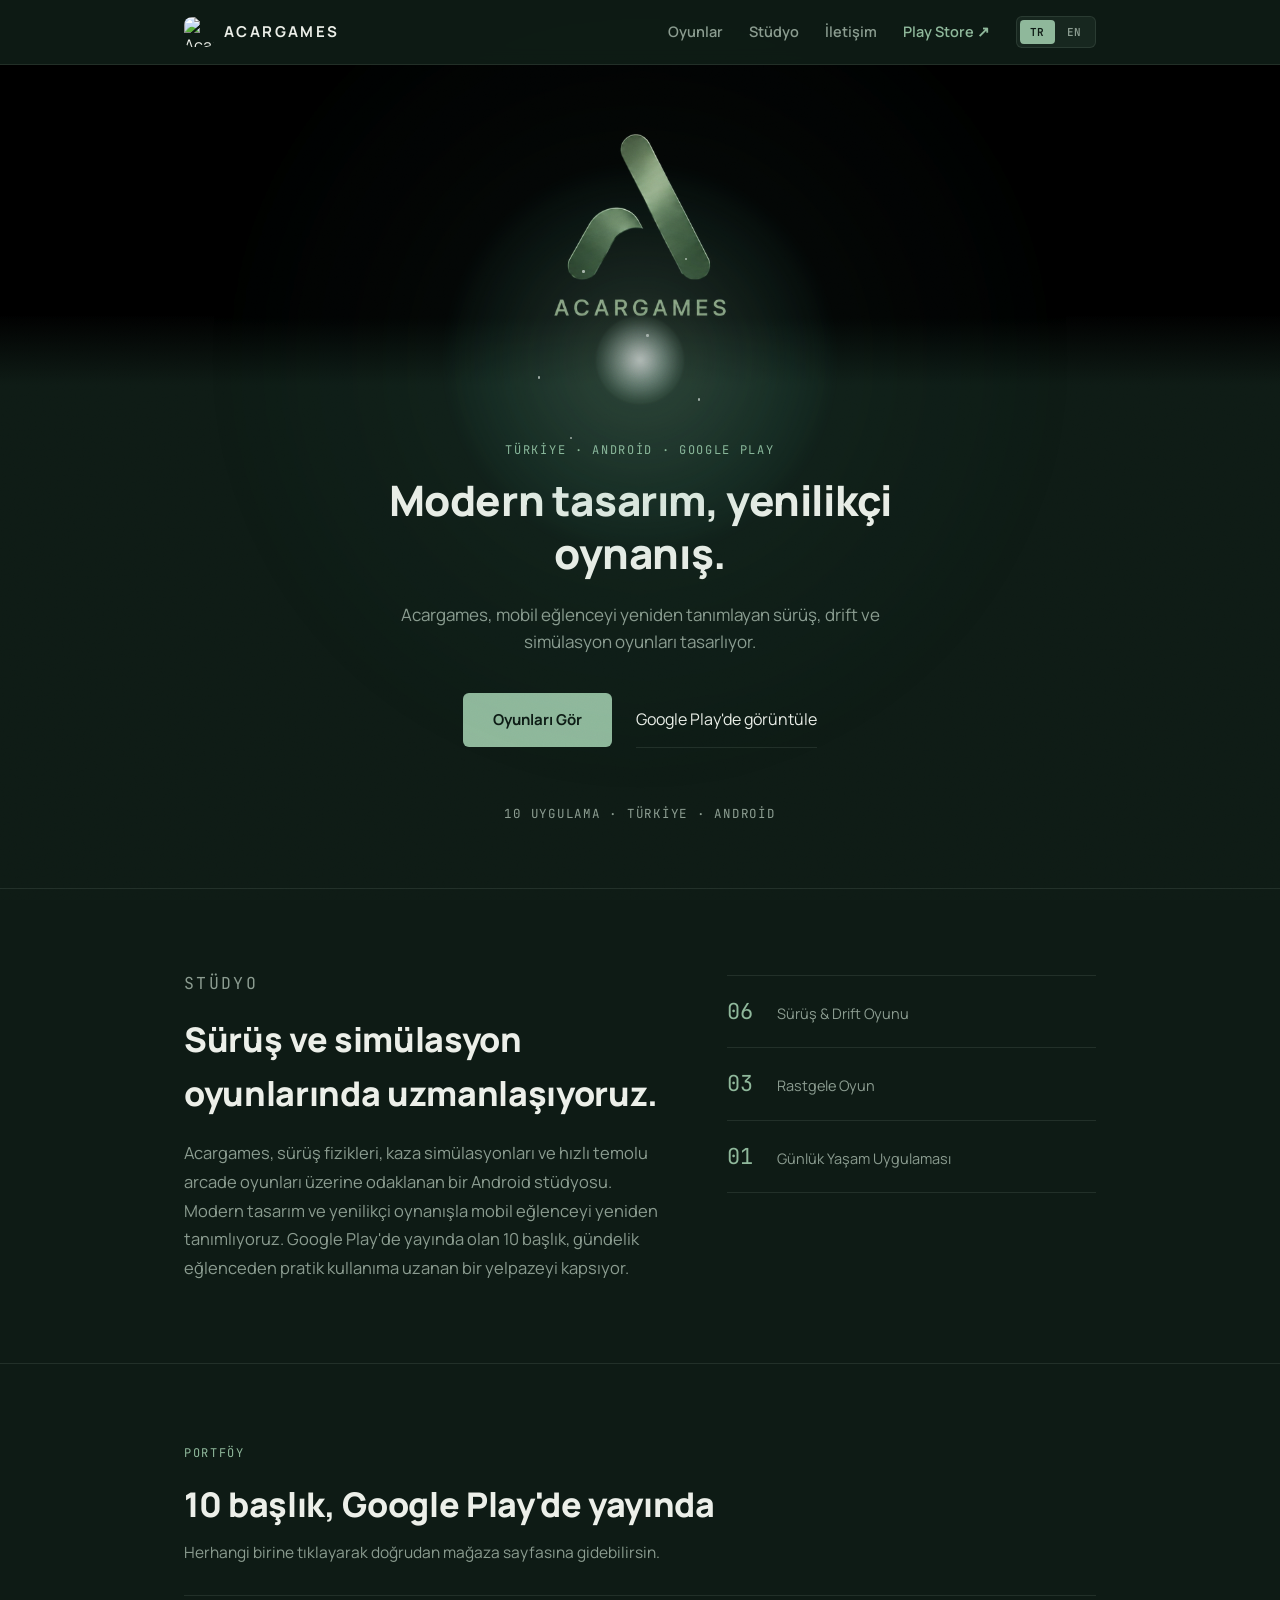
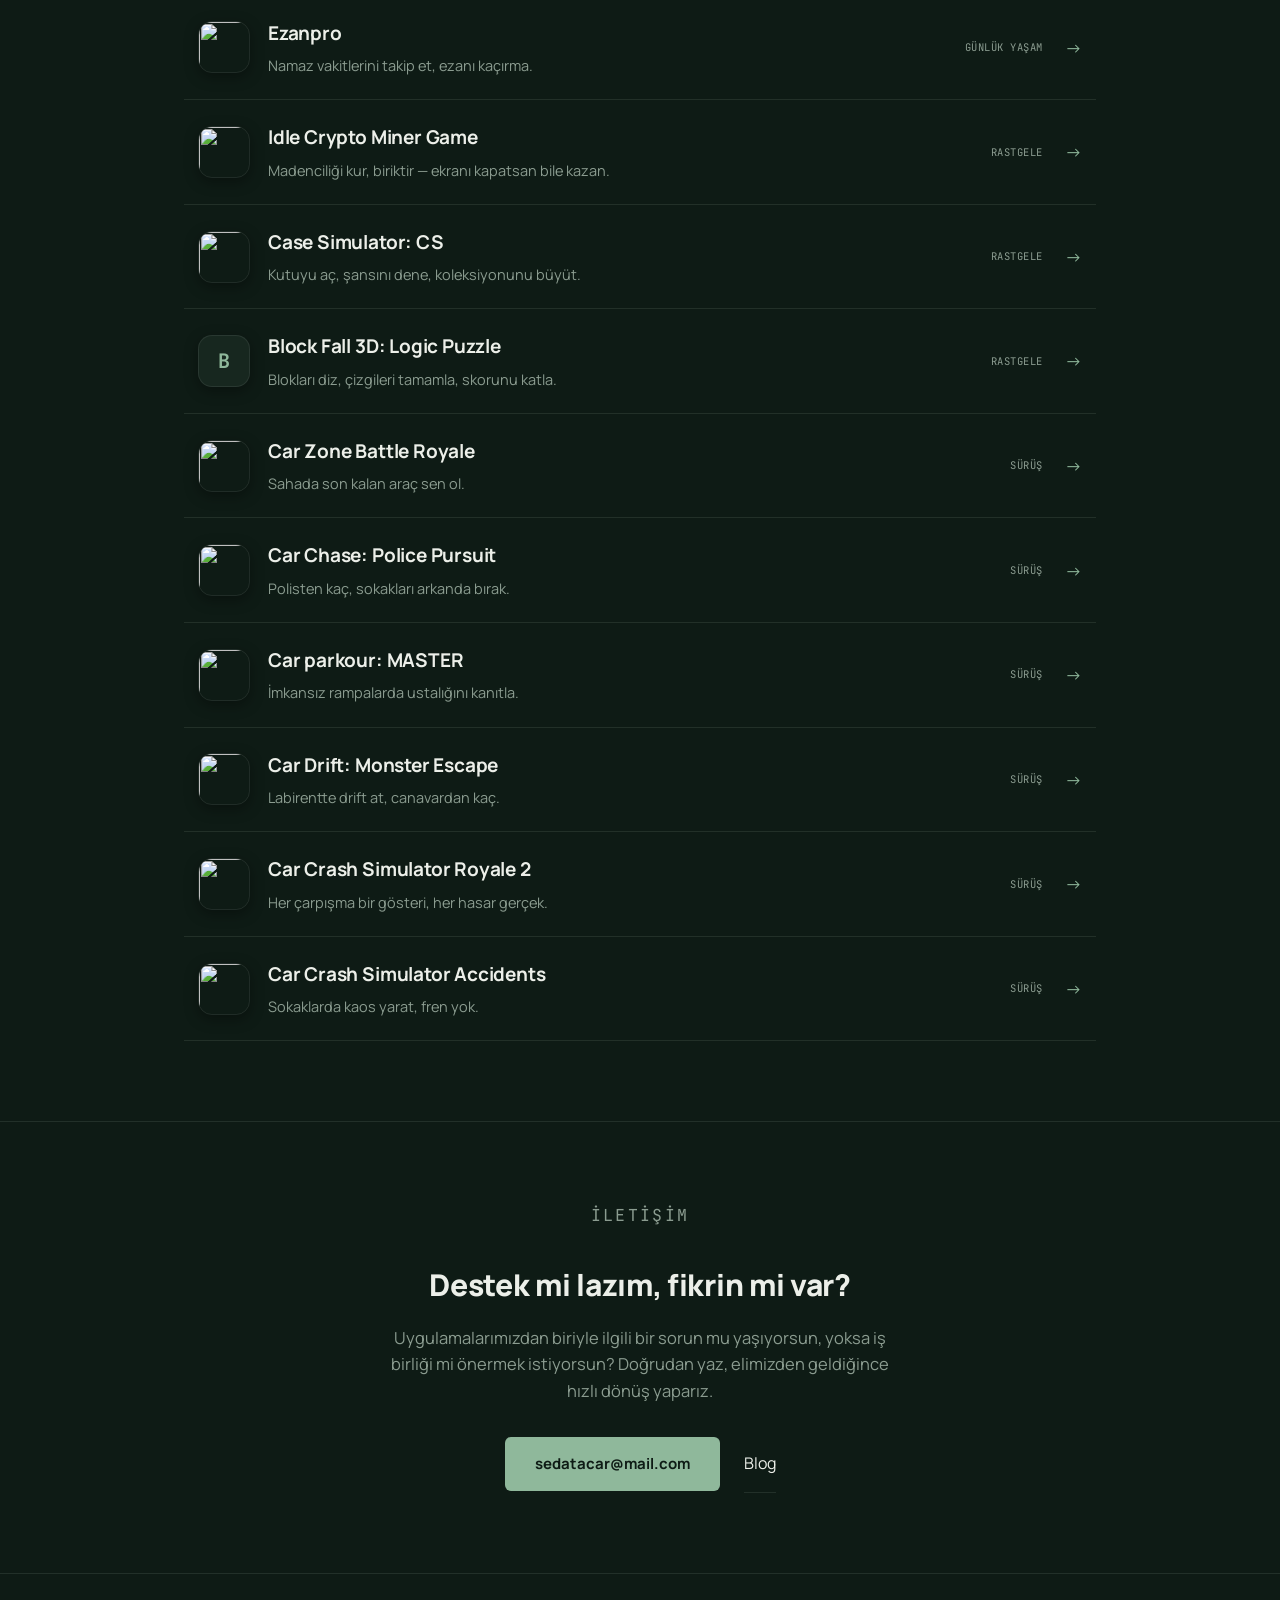
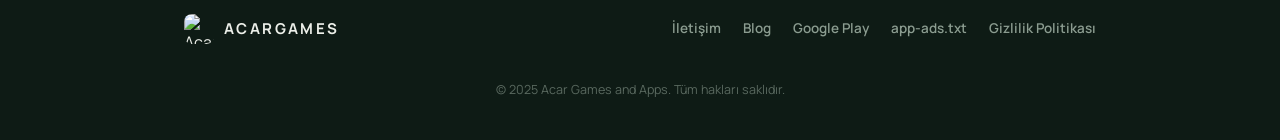
==== index.html @ ef67bf63 "Add files via upload" ====
<!DOCTYPE html>
<html lang="tr">
<head>
<meta charset="UTF-8">
<meta name="viewport" content="width=device-width, initial-scale=1.0">
<title>Acargames — Android Oyunları ve Uygulamaları</title>
<meta name="description" content="Acargames: modern tasarım ve yenilikçi oynanışla mobil eğlenceyi yeniden tanımlayan Android stüdyosu. Sürüş, drift ve simülasyon türlerinde 10 oyun ve uygulama.">
<meta property="og:title" content="Acargames">
<meta property="og:description" content="Modern tasarım ve yenilikçi oynanışla mobil eğlenceyi yeniden tanımlıyoruz.">
<meta property="og:type" content="website">
<meta property="og:image" content="https://sedopezo21.github.io/banner.jpg">
<link rel="icon" type="image/png" href="https://play-lh.googleusercontent.com/VYptY5OssJmD5Wh0BMGkPZG2lin6q_z4m8bGtNImqxo-uKueqaKjXhuXgGf3LalXznJJ=s94">
<link rel="preconnect" href="https://fonts.googleapis.com">
<link rel="preconnect" href="https://fonts.gstatic.com" crossorigin>
<link href="https://fonts.googleapis.com/css2?family=Manrope:wght@400;500;600;700;800&family=JetBrains+Mono:wght@400;500&display=swap" rel="stylesheet">
<link rel="stylesheet" href="style.css?v=6">
</head>
<body>
<div class="glow-field" id="glowField" aria-hidden="true">
  <div class="glow-halo"></div>
  <div class="glow-mid"></div>
  <div class="glow-fringe-r"></div>
  <div class="glow-fringe-b"></div>
  <div class="glow-core"></div>
  <div class="glow-particles"><span></span><span></span><span></span><span></span><span></span><span></span></div>
</div>
<div class="grain" aria-hidden="true"></div>

<header class="nav">
  <div class="nav-inner">
    <a href="#top" class="wordmark">
      <img src="https://play-lh.googleusercontent.com/VYptY5OssJmD5Wh0BMGkPZG2lin6q_z4m8bGtNImqxo-uKueqaKjXhuXgGf3LalXznJJ=s94" alt="Acargames logosu">
      <span>Acargames</span>
    </a>
    <button class="nav-toggle" id="navToggle" aria-label="Menüyü aç" aria-expanded="false">
      <span></span><span></span><span></span>
    </button>
    <nav class="nav-links" id="navLinks">
      <a href="#oyunlar" data-i18n="nav_games">Oyunlar</a>
      <a href="#studyo" data-i18n="nav_studio">Stüdyo</a>
      <a href="#iletisim" data-i18n="nav_contact">İletişim</a>
      <a class="nav-cta" href="https://play.google.com/store/apps/dev?id=5437785091123773517" target="_blank" rel="noopener" data-i18n="nav_playstore">Play Store ↗</a>
      <div class="lang-switch">
        <button class="lang-btn active" data-lang="tr">TR</button>
        <button class="lang-btn" data-lang="en">EN</button>
      </div>
    </nav>
  </div>
</header>

<main id="top">
  <div class="hero-banner">
    <img src="banner.jpg" alt="Acargames">
  </div>

  <section class="hero">
    <div class="container">
      <p class="eyebrow" data-i18n="hero_eyebrow">Türkiye &middot; Android &middot; Google Play</p>
      <h1 data-i18n="hero_h1">Modern tasarım, yenilikçi oynanış.</h1>
      <p class="hero-sub" data-i18n="hero_sub">Acargames, mobil eğlenceyi yeniden tanımlayan sürüş, drift ve simülasyon oyunları tasarlıyor.</p>
      <div class="hero-cta">
        <a href="#oyunlar" class="btn btn-primary" data-i18n="hero_cta_primary">Oyunları Gör</a>
        <a href="https://play.google.com/store/apps/dev?id=5437785091123773517" target="_blank" rel="noopener" class="btn-text" data-i18n="hero_cta_secondary">Google Play'de görüntüle</a>
      </div>
      <p class="hero-stats" data-i18n="hero_stats">10 Uygulama &middot; Türkiye &middot; Android</p>
    </div>
  </section>


  <section class="about" id="studyo">
    <div class="container reveal">
      <div class="about-text">
        <p class="eyebrow" data-i18n="about_eyebrow">Stüdyo</p>
        <h2 data-i18n="about_h2">Sürüş ve simülasyon oyunlarında uzmanlaşıyoruz.</h2>
        <p data-i18n="about_p">Acargames, sürüş fizikleri, kaza simülasyonları ve hızlı temolu arcade oyunları üzerine odaklanan bir Android stüdyosu. Modern tasarım ve yenilikçi oynanışla mobil eğlenceyi yeniden tanımlıyoruz. Google Play'de yayında olan 10 başlık, gündelik eğlenceden pratik kullanıma uzanan bir yelpazeyi kapsıyor.</p>
      </div>
      <div class="breakdown">
        <div class="bd-row"><span class="bd-num">06</span><span class="bd-label" data-i18n="bd_1">Sürüş &amp; Drift Oyunu</span></div>
        <div class="bd-row"><span class="bd-num">03</span><span class="bd-label" data-i18n="bd_2">Rastgele Oyun</span></div>
        <div class="bd-row"><span class="bd-num">01</span><span class="bd-label" data-i18n="bd_3">Günlük Yaşam Uygulaması</span></div>
      </div>
    </div>
  </section>

  <section class="showcase" id="oyunlar">
    <div class="container">
      <p class="eyebrow reveal" data-i18n="showcase_eyebrow">Portföy</p>
      <h2 class="reveal" data-i18n="showcase_h2">10 başlık, Google Play'de yayında</h2>
      <p class="showcase-sub reveal" data-i18n="showcase_sub">Herhangi birine tıklayarak doğrudan mağaza sayfasına gidebilirsin.</p>

      <div class="list">
        <a class="row" href="https://play.google.com/store/apps/details?id=com.ezanpro.app" target="_blank" rel="noopener" aria-label="Ezanpro - Play Store'da gör">
          <img src="https://play-lh.googleusercontent.com/cyTKgKc-d4sR5gIAJRDBkKxiwd2cxw-zD3u05SISwubLwTD5vYmlZj8IHRUs2c7JKmL071-Tnmd9mZJxgC-8ZA=s128" alt="" class="row-icon" loading="lazy">
          <div class="row-main">
            <h3 class="row-title">Ezanpro</h3>
            <p class="row-hook" data-i18n="hook_ezanpro">Namaz vakitlerini takip et, ezanı kaçırma.</p>
          </div>
          <div class="row-meta"><span class="row-tag" data-i18n="tag_utility">Günlük Yaşam</span><span class="row-arrow">→</span></div>
        </a>
        <a class="row" href="https://play.google.com/store/apps/details?id=com.redour.idlecryptominer" target="_blank" rel="noopener" aria-label="Idle Crypto Miner Game - Play Store'da gör">
          <img src="https://play-lh.googleusercontent.com/2z9Gu-A4CLVr35DAUnUJzBKzG4WAMVjY3jDWJMTZboHukVq8_GYJwGikcVxBJTufwfTLeMkkkJG2vy5QNfXV8Q=s128" alt="" class="row-icon" loading="lazy">
          <div class="row-main">
            <h3 class="row-title">Idle Crypto Miner Game</h3>
            <p class="row-hook" data-i18n="hook_idle">Madenciliği kur, biriktir — ekranı kapatsan bile kazan.</p>
          </div>
          <div class="row-meta"><span class="row-tag" data-i18n="tag_casual">Rastgele</span><span class="row-arrow">→</span></div>
        </a>
        <a class="row" href="https://play.google.com/store/apps/details?id=com.casesimgames.casesimulation" target="_blank" rel="noopener" aria-label="Case Simulator: CS - Play Store'da gör">
          <img src="https://play-lh.googleusercontent.com/IsKqp0x0_veJyvMc-tO2tjNs5REbmB3r_K2c0Mc1n2weTtbTeBCbs_NMH2RRMiqjYVEPt07b14h1pzFYO_r3=s128" alt="" class="row-icon" loading="lazy">
          <div class="row-main">
            <h3 class="row-title">Case Simulator: CS</h3>
            <p class="row-hook" data-i18n="hook_case">Kutuyu aç, şansını dene, koleksiyonunu büyüt.</p>
          </div>
          <div class="row-meta"><span class="row-tag" data-i18n="tag_casual">Rastgele</span><span class="row-arrow">→</span></div>
        </a>
        <a class="row" href="https://play.google.com/store/apps/details?id=com.acargames.blockfall" target="_blank" rel="noopener" aria-label="Block Fall 3D: Logic Puzzle - Play Store'da gör">
          <div class="row-icon row-icon-fallback" aria-hidden="true">B</div>
          <div class="row-main">
            <h3 class="row-title">Block Fall 3D: Logic Puzzle</h3>
            <p class="row-hook" data-i18n="hook_blockfall">Blokları diz, çizgileri tamamla, skorunu katla.</p>
          </div>
          <div class="row-meta"><span class="row-tag" data-i18n="tag_casual">Rastgele</span><span class="row-arrow">→</span></div>
        </a>
        <a class="row" href="https://play.google.com/store/apps/details?id=com.Redout.CarZoneBattleRoyale" target="_blank" rel="noopener" aria-label="Car Zone Battle Royale - Play Store'da gör">
          <img src="https://play-lh.googleusercontent.com/Ag3nRxGeiHtvLbMsAuwxZRYo79J6Zq2LjQ_ipCV5Ooj6XiCtUQ5XmTnb26xkrv96IUYZxHm8YImWCeeZNLaS=s128" alt="" class="row-icon" loading="lazy">
          <div class="row-main">
            <h3 class="row-title">Car Zone Battle Royale</h3>
            <p class="row-hook" data-i18n="hook_battle">Sahada son kalan araç sen ol.</p>
          </div>
          <div class="row-meta"><span class="row-tag" data-i18n="tag_driving">Sürüş</span><span class="row-arrow">→</span></div>
        </a>
        <a class="row" href="https://play.google.com/store/apps/details?id=com.Redour.CarChasePolicePursuit" target="_blank" rel="noopener" aria-label="Car Chase: Police Pursuit - Play Store'da gör">
          <img src="https://play-lh.googleusercontent.com/r5y6pnChVd2mLQ0s3qLF3H-wO4T60-T02XPCjTejsgfvHITAbm5d1FS4551AjPzFSmV4acyYNdoYHE9odhAQ=s128" alt="" class="row-icon" loading="lazy">
          <div class="row-main">
            <h3 class="row-title">Car Chase: Police Pursuit</h3>
            <p class="row-hook" data-i18n="hook_chase">Polisten kaç, sokakları arkanda bırak.</p>
          </div>
          <div class="row-meta"><span class="row-tag" data-i18n="tag_driving">Sürüş</span><span class="row-arrow">→</span></div>
        </a>
        <a class="row" href="https://play.google.com/store/apps/details?id=com.acargames.CarparkourMASTER" target="_blank" rel="noopener" aria-label="Car parkour: MASTER - Play Store'da gör">
          <img src="https://play-lh.googleusercontent.com/-gvXOwGakiMXRuFphMWY5qoiAhtblYXCWCsAx7EFVZ6bgqiBgqSzbJyG4Ed-QPn5VTyCA326icH0VwLAOCyuIQ=s128" alt="" class="row-icon" loading="lazy">
          <div class="row-main">
            <h3 class="row-title">Car parkour: MASTER</h3>
            <p class="row-hook" data-i18n="hook_parkour">İmkansız rampalarda ustalığını kanıtla.</p>
          </div>
          <div class="row-meta"><span class="row-tag" data-i18n="tag_driving">Sürüş</span><span class="row-arrow">→</span></div>
        </a>
        <a class="row" href="https://play.google.com/store/apps/details?id=com.Acargames.CarDriftMonsterEscape" target="_blank" rel="noopener" aria-label="Car Drift: Monster Escape - Play Store'da gör">
          <img src="https://play-lh.googleusercontent.com/m5SjCw3v4Gji6q3dMU20TBFnKzTdDhWDJEInM2dltI8Zt33tEFrwoF-S3KJfOAObIfNOrAU7aCnF8EL9vPBqhNI=s128" alt="" class="row-icon" loading="lazy">
          <div class="row-main">
            <h3 class="row-title">Car Drift: Monster Escape</h3>
            <p class="row-hook" data-i18n="hook_drift">Labirentte drift at, canavardan kaç.</p>
          </div>
          <div class="row-meta"><span class="row-tag" data-i18n="tag_driving">Sürüş</span><span class="row-arrow">→</span></div>
        </a>
        <a class="row" href="https://play.google.com/store/apps/details?id=com.Redour.CarCrashSimulatorRoyale2" target="_blank" rel="noopener" aria-label="Car Crash Simulator Royale 2 - Play Store'da gör">
          <img src="https://play-lh.googleusercontent.com/kGvk_7lacf6PBAI6iPW-0aC2weQaDCRhIil33UeFD2yk54zjnF0W-z1EXQ4KejYRox4AjmaWMVPue196YWvg=s128" alt="" class="row-icon" loading="lazy">
          <div class="row-main">
            <h3 class="row-title">Car Crash Simulator Royale 2</h3>
            <p class="row-hook" data-i18n="hook_royale2">Her çarpışma bir gösteri, her hasar gerçek.</p>
          </div>
          <div class="row-meta"><span class="row-tag" data-i18n="tag_driving">Sürüş</span><span class="row-arrow">→</span></div>
        </a>
        <a class="row" href="https://play.google.com/store/apps/details?id=com.CarCrash.CarCrashSimulatorAccidents" target="_blank" rel="noopener" aria-label="Car Crash Simulator Accidents - Play Store'da gör">
          <img src="https://play-lh.googleusercontent.com/bSQqNLzVr8AzfSUUfjYZze2c2tdKeIOKksvl5cblhlW5Rfkl3M7hHurrKeLhOXl6zPLwdP2zBEdlYPlv1RkPJQ=s128" alt="" class="row-icon" loading="lazy">
          <div class="row-main">
            <h3 class="row-title">Car Crash Simulator Accidents</h3>
            <p class="row-hook" data-i18n="hook_accidents">Sokaklarda kaos yarat, fren yok.</p>
          </div>
          <div class="row-meta"><span class="row-tag" data-i18n="tag_driving">Sürüş</span><span class="row-arrow">→</span></div>
        </a>
      </div>
    </div>
  </section>

  <section class="contact" id="iletisim">
    <div class="container reveal">
      <p class="eyebrow" data-i18n="contact_eyebrow">İletişim</p>
      <h2 data-i18n="contact_h2">Destek mi lazım, fikrin mi var?</h2>
      <p data-i18n="contact_p">Uygulamalarımızdan biriyle ilgili bir sorun mu yaşıyorsun, yoksa iş birliği mi önermek istiyorsun? Doğrudan yaz, elimizden geldiğince hızlı dönüş yaparız.</p>
      <div class="contact-links">
        <a href="mailto:sedatacar@mail.com" class="btn btn-primary">sedatacar@mail.com</a>
        <a href="https://acargamess.blogspot.com/" target="_blank" rel="noopener" class="btn-text" data-i18n="contact_blog">Blog</a>
      </div>
    </div>
  </section>
</main>

<footer class="footer">
  <div class="container">
    <a href="#top" class="wordmark">
      <img src="https://play-lh.googleusercontent.com/VYptY5OssJmD5Wh0BMGkPZG2lin6q_z4m8bGtNImqxo-uKueqaKjXhuXgGf3LalXznJJ=s94" alt="Acargames logosu">
      <span>Acargames</span>
    </a>
    <div class="footer-links">
      <a href="mailto:sedatacar@mail.com" data-i18n="footer_contact">İletişim</a>
      <a href="https://acargamess.blogspot.com/" target="_blank" rel="noopener" data-i18n="footer_blog">Blog</a>
      <a href="https://play.google.com/store/apps/dev?id=5437785091123773517" target="_blank" rel="noopener" data-i18n="footer_play">Google Play</a>
      <a href="https://sedopezo21.github.io/app-ads.txt" target="_blank" rel="noopener">app-ads.txt</a>
      <a href="privacy.html" data-i18n="footer_privacy">Gizlilik Politikası</a>
    </div>
    <p class="footer-copy">&copy; 2025 Acar Games and Apps. <span data-i18n="footer_copy">Tüm hakları saklıdır.</span></p>
  </div>
</footer>

<script src="script.js?v=6"></script>
</body>
</html>
---- style.css ----
:root{
  --bg:#0E1B15;
  --surface:#17271F;
  --line:rgba(200,215,203,0.11);
  --ink:#ECEFE9;
  --ink-dim:#8B9C90;
  --accent:#8FB89B;
}
*{box-sizing:border-box;}
html{scroll-behavior:smooth; scroll-padding-top:80px;}
body{
  margin:0; background:var(--bg); color:var(--ink); font-family:'Manrope',sans-serif;
  font-weight:400; line-height:1.6; overflow-x:hidden;
}
h1,h2,h3{font-family:'Manrope',sans-serif; font-weight:800; margin:0; letter-spacing:-0.01em;}
p{margin:0;}
a{color:inherit;}
img{display:block; max-width:100%;}
::selection{background:var(--accent); color:var(--bg);}
:focus-visible{outline:2px solid var(--accent); outline-offset:3px;}

.container{max-width:960px; margin:0 auto; padding:0 24px;}
.eyebrow{
  font-family:'JetBrains Mono',monospace; font-size:12px; letter-spacing:0.14em;
  text-transform:uppercase; color:var(--accent); margin:0 0 14px;
}

.btn{display:inline-flex; align-items:center; gap:8px; padding:15px 30px; border-radius:6px;
  font-weight:700; font-size:15px; text-decoration:none; transition:opacity 0.2s ease;}
.btn-primary{background:var(--accent); color:var(--bg);}
.btn-primary:hover{opacity:0.85;}
.btn-text{border-bottom:1px solid var(--line); padding:15px 0; text-decoration:none; transition:color 0.2s ease, border-color 0.2s ease;}
.btn-text:hover{color:var(--accent); border-color:var(--accent);}

.wordmark{display:inline-flex; align-items:center; gap:10px; text-decoration:none; color:var(--ink);}
.wordmark img{width:30px; height:30px; border-radius:8px;}
.wordmark span{font-weight:700; font-size:15px; letter-spacing:0.16em; text-transform:uppercase;}

/* Nav */
.nav{position:sticky; top:0; z-index:100; background:rgba(14,27,21,0.9); backdrop-filter:blur(8px);
  border-bottom:1px solid var(--line);}
.nav-inner{max-width:960px; margin:0 auto; padding:16px 24px; display:flex; align-items:center;
  justify-content:space-between; position:relative;}
.nav-links{display:flex; align-items:center; gap:26px;}
.nav-links a{text-decoration:none; font-weight:600; font-size:14.5px; color:var(--ink-dim); transition:color 0.15s ease;}
.nav-links a:hover{color:var(--ink);}
.nav-links a.nav-cta{color:var(--accent);}
.nav-links a.nav-cta:hover{color:var(--ink);}
.nav-toggle{display:none; flex-direction:column; gap:5px; background:none; border:none; cursor:pointer; padding:8px;}
.nav-toggle span{width:22px; height:1.5px; background:var(--ink); display:block;}

.lang-switch{display:flex; gap:2px; background:var(--surface); border-radius:6px; padding:3px; border:1px solid var(--line);}
.lang-btn{background:none; border:none; color:var(--ink-dim); font-family:'JetBrains Mono',monospace; font-size:11px;
  font-weight:600; padding:5px 10px; border-radius:4px; cursor:pointer; letter-spacing:0.05em;}
.lang-btn.active{background:var(--accent); color:var(--bg);}

@media (max-width:760px){
  .nav-toggle{display:flex;}
  .nav-links{position:absolute; top:100%; left:0; right:0; background:var(--bg); flex-direction:column;
    align-items:flex-start; gap:0; max-height:0; overflow:hidden; transition:max-height 0.3s ease;
    border-bottom:1px solid var(--line);}
  .nav-links.open{max-height:340px;}
  .nav-links a{width:100%; padding:16px 24px; border-top:1px solid var(--line);}
  .nav-links .lang-switch{margin:16px 24px;}
}

/* Hero */
.glow-field{position:fixed; top:0; left:0; width:0; height:0; z-index:5; pointer-events:none; will-change:opacity;}
.glow-field > div{position:absolute; top:0; left:0; border-radius:50%; will-change:transform;}

.glow-halo{width:900px; height:900px; margin:-450px 0 0 -450px;
  background:radial-gradient(circle, rgba(79,169,140,0.10) 0%, rgba(79,169,140,0.03) 45%, transparent 72%);
  mix-blend-mode:screen; filter:blur(30px);
  animation:breathe 7s ease-in-out infinite;}
.glow-mid{width:380px; height:380px; margin:-190px 0 0 -190px;
  background:radial-gradient(circle, rgba(143,184,155,0.30) 0%, rgba(79,169,140,0.11) 55%, transparent 76%);
  mix-blend-mode:screen; filter:blur(6px);
  animation:breathe 7s ease-in-out infinite -2.3s;}
.glow-core{width:88px; height:88px; margin:-44px 0 0 -44px;
  background:radial-gradient(circle, rgba(235,248,242,0.95) 0%, rgba(200,230,215,0.55) 32%, rgba(143,184,155,0.14) 65%, transparent 80%);
  mix-blend-mode:screen; filter:blur(1px);}
.glow-fringe-r{width:96px; height:96px; margin:-48px 0 0 -48px; opacity:0.3;
  background:radial-gradient(circle, rgba(255,110,110,0.4) 0%, transparent 44%);
  mix-blend-mode:screen; filter:blur(3px);}
.glow-fringe-b{width:96px; height:96px; margin:-48px 0 0 -48px; opacity:0.3;
  background:radial-gradient(circle, rgba(120,190,255,0.4) 0%, transparent 44%);
  mix-blend-mode:screen; filter:blur(3px);}
.glow-particles{width:320px; height:320px; margin:-160px 0 0 -160px; overflow:hidden; border-radius:50%;}
.glow-particles span{position:absolute; width:2.5px; height:2.5px; border-radius:50%; background:rgba(235,248,242,0.85);
  animation:drift 6.5s ease-in-out infinite;}
.glow-particles span:nth-child(1){top:22%; left:32%; animation-duration:6s;}
.glow-particles span:nth-child(2){top:62%; left:68%; animation-duration:8s; animation-delay:-2s;}
.glow-particles span:nth-child(3){top:42%; left:52%; animation-duration:5s; animation-delay:-1s;}
.glow-particles span:nth-child(4){top:74%; left:28%; animation-duration:7s; animation-delay:-3.4s;}
.glow-particles span:nth-child(5){top:18%; left:64%; animation-duration:9s; animation-delay:-4.2s;}
.glow-particles span:nth-child(6){top:55%; left:18%; animation-duration:6.8s; animation-delay:-2.6s;}

@keyframes breathe{
  0%,100%{opacity:0.85; filter:blur(30px) brightness(0.96);}
  50%{opacity:1; filter:blur(30px) brightness(1.08);}
}
@keyframes drift{
  0%,100%{transform:translate(0,0); opacity:0;}
  15%{opacity:1;}
  50%{transform:translate(9px,-15px);}
  85%{opacity:1;}
}

.grain{
  position:fixed; inset:0; z-index:6; pointer-events:none;
  opacity:0.05; mix-blend-mode:overlay;
  background-image:url("data:image/svg+xml,%3Csvg xmlns='http://www.w3.org/2000/svg'%3E%3Cfilter id='n'%3E%3CfeTurbulence type='fractalNoise' baseFrequency='0.85' numOctaves='2' stitchTiles='stitch'/%3E%3C/filter%3E%3Crect width='100%25' height='100%25' filter='url(%23n)'/%3E%3C/svg%3E");
}
header, main, footer{position:relative; z-index:1;}

/* Magnetic hover: spotlight sheen + spring tilt, shared by buttons, rows and nav links */
.btn, .row, .nav-links a{position:relative; transform-style:preserve-3d;}
.btn, .row{transition:transform 0.5s cubic-bezier(0.34,1.56,0.64,1), box-shadow 0.4s ease;}
.btn::before, .row::before{
  content:''; position:absolute; inset:0; border-radius:inherit; pointer-events:none; opacity:0;
  background:radial-gradient(circle at var(--mx,50%) var(--my,50%), rgba(255,255,255,0.16), transparent 62%);
  transition:opacity 0.35s ease; z-index:1;
}
.btn:hover::before, .row:hover::before{opacity:1;}
.btn-primary:hover{box-shadow:0 10px 30px rgba(143,184,155,0.25);}
.row:hover{background:var(--surface); box-shadow:0 14px 34px rgba(0,0,0,0.28);}
.row > *{position:relative; z-index:0;}

.hero-banner{width:100%; background:#000; overflow:hidden; display:flex; align-items:center; justify-content:center;
  aspect-ratio:3.2/1; max-height:320px; position:relative;}
.hero-banner img{max-width:260px; width:auto; height:auto; max-height:68%; object-fit:contain;}
.hero-banner::after{content:''; position:absolute; left:0; right:0; bottom:0; height:70px;
  background:linear-gradient(to bottom, transparent, var(--bg)); pointer-events:none;}
@media (max-width:640px){.hero-banner{aspect-ratio:2/1; max-height:200px;} .hero-banner img{max-width:150px;}}

.hero{padding:56px 0 64px;}
.hero .container{max-width:720px; text-align:center;}
.hero h1{font-size:clamp(28px,5vw,42px); line-height:1.25; margin:14px 0 22px;}
.hero-sub{font-size:17px; color:var(--ink-dim); max-width:560px; margin:0 auto 36px;}
.hero-cta{display:flex; flex-wrap:wrap; gap:24px; justify-content:center; align-items:center;}
.hero-stats{font-family:'JetBrains Mono',monospace; font-size:12.5px; letter-spacing:0.06em;
  color:var(--ink-dim); text-transform:uppercase; margin-top:56px;}

.reveal, .row{opacity:0; transform:translateY(14px); transition:opacity 0.6s ease, transform 0.6s ease;}
.reveal.is-visible, .row.is-visible{opacity:1; transform:translateY(0);}

/* About */
.about{padding:80px 0; border-top:1px solid var(--line);}
.about .container{display:grid; grid-template-columns:1.3fr 1fr; gap:64px; align-items:start;}
.about h2{font-size:clamp(24px,4vw,34px); margin-bottom:18px;}
.about-text p{color:var(--ink-dim); font-size:16.5px; line-height:1.75;}
.breakdown{display:flex; flex-direction:column; margin-top:6px;}
.bd-row{display:flex; align-items:baseline; gap:18px; padding:18px 0; border-top:1px solid var(--line);}
.bd-row:last-child{border-bottom:1px solid var(--line);}
.bd-num{font-family:'JetBrains Mono',monospace; font-size:22px; color:var(--accent); min-width:32px;}
.bd-label{color:var(--ink-dim); font-size:14.5px;}
@media (max-width:760px){.about .container{grid-template-columns:1fr; gap:40px;}}

/* Showcase */
.showcase{padding:80px 0; border-top:1px solid var(--line);}
.showcase h2{font-size:clamp(24px,4vw,34px); margin-bottom:8px;}
.showcase-sub{color:var(--ink-dim); font-size:15.5px; margin-bottom:30px;}

.list{display:flex; flex-direction:column; margin-top:12px;}
.row{display:flex; align-items:center; gap:18px; padding:22px 14px;
  border-top:1px solid var(--line); text-decoration:none; color:var(--ink);
  transition:transform 0.5s cubic-bezier(0.34,1.56,0.64,1), box-shadow 0.4s ease, background 0.2s ease;}
.list .row:last-child{border-bottom:1px solid var(--line);}
.row-icon{width:52px; height:52px; border-radius:14px; flex-shrink:0; box-shadow:0 4px 14px rgba(0,0,0,0.35); border:1px solid rgba(255,255,255,0.08);}
.row-icon-fallback{display:flex; align-items:center; justify-content:center; background:var(--surface); color:var(--accent);
  font-family:'JetBrains Mono',monospace; font-weight:700; font-size:20px;}
.row-main{flex:1; min-width:0;}
.row-title{font-size:19px; font-weight:700; margin-bottom:6px;}
.row-hook{font-size:14.5px; color:var(--ink-dim);}
.row-meta{display:flex; align-items:center; gap:22px; flex-shrink:0;}
.row-tag{font-family:'JetBrains Mono',monospace; font-size:10.5px; letter-spacing:0.05em;
  text-transform:uppercase; color:var(--ink-dim); white-space:nowrap;}
.row-arrow{font-size:17px; color:var(--accent); transition:transform 0.2s ease; display:inline-block;}
.row:hover .row-arrow{transform:translateX(4px);}
@media (max-width:640px){
  .row{flex-wrap:wrap;}
  .row-meta{width:100%; justify-content:space-between; padding-left:70px;}
}

/* Contact */
.contact{padding:80px 0; border-top:1px solid var(--line); text-align:center;}
.contact .container{max-width:560px;}
.contact h2{font-size:clamp(22px,4vw,30px); margin-bottom:16px;}
.contact p{color:var(--ink-dim); font-size:16.5px; margin-bottom:32px;}
.contact-links{display:flex; flex-wrap:wrap; gap:24px; justify-content:center; align-items:center;}

/* Footer */
.footer{padding:40px 0; border-top:1px solid var(--line);}
.footer .container{display:flex; flex-wrap:wrap; align-items:center; justify-content:space-between; gap:20px;}
.footer-links{display:flex; flex-wrap:wrap; gap:22px;}
.footer-links a{text-decoration:none; color:var(--ink-dim); font-size:13.5px; font-weight:600;}
.footer-links a:hover{color:var(--accent);}
.footer-copy{width:100%; text-align:center; color:var(--ink-dim); font-size:12.5px; margin-top:16px; opacity:0.6;}

/* Privacy / policy page */
.policy{padding:64px 0 96px;}
.policy .container{max-width:720px;}
.back-link{display:inline-block; margin-bottom:32px; color:var(--ink-dim); text-decoration:none; font-size:14px; font-weight:600;}
.back-link:hover{color:var(--accent);}
.policy h1{font-size:clamp(28px,4vw,38px); margin-bottom:8px;}
.policy .updated{color:var(--ink-dim); font-family:'JetBrains Mono',monospace; font-size:13px; margin-bottom:40px; display:block;}
.policy h2{font-size:19px; margin:34px 0 12px;}
.policy p{color:var(--ink-dim); font-size:15.5px; line-height:1.75;}
.policy a{color:var(--accent);}

@media (prefers-reduced-motion: reduce){
  *{transition-duration:0.01ms !important; animation-duration:0.01ms !important;}
  .reveal, .row{opacity:1; transform:none;}
  .glow-halo, .glow-mid{animation:none;}
  .glow-particles span{animation:none; opacity:0;}
}
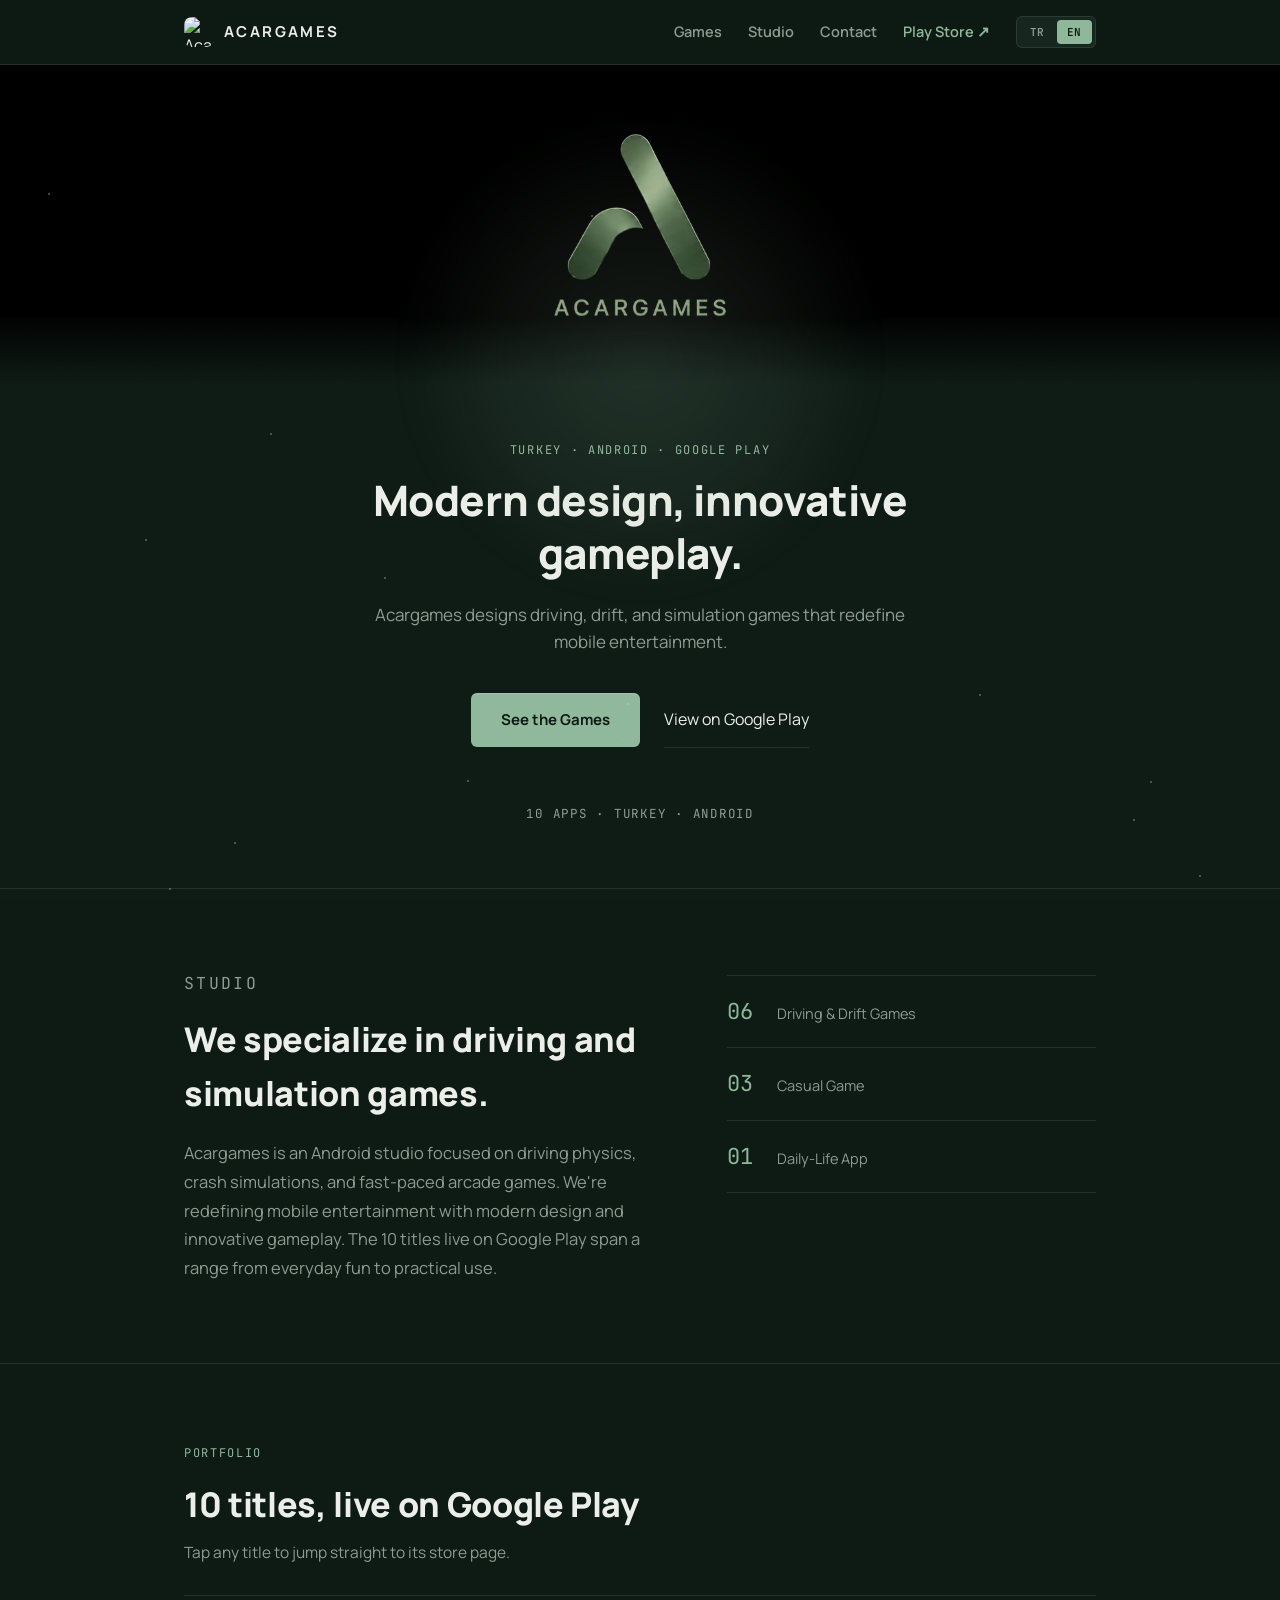
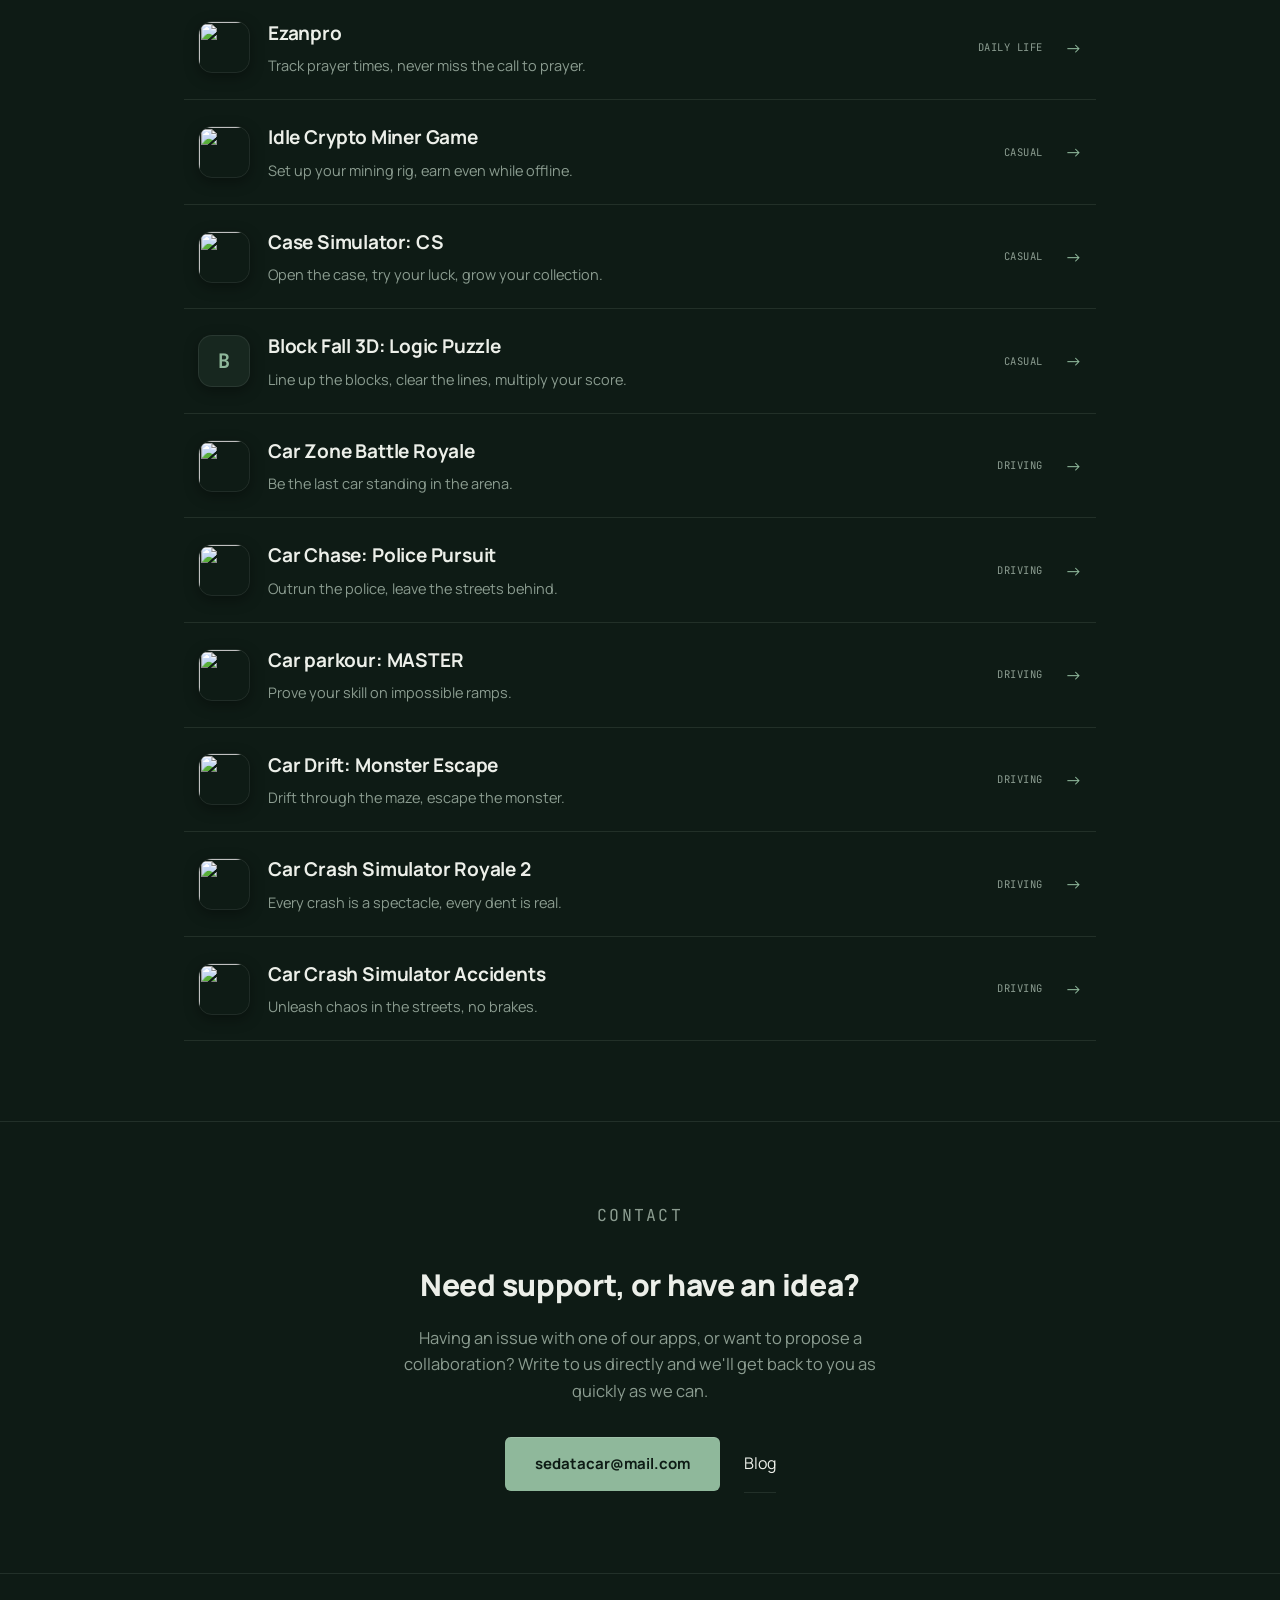
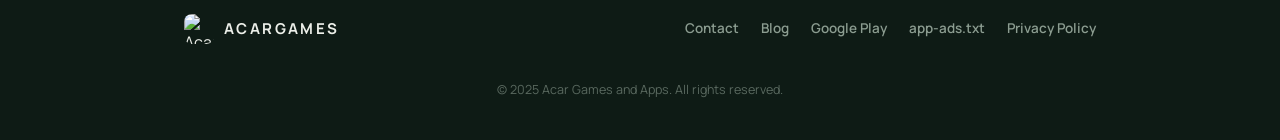
==== commit 0d1c416e: "Add files via upload" ====
--- a/index.html
+++ b/index.html
@@ -1,29 +1,25 @@
 <!DOCTYPE html>
-<html lang="tr">
+<html lang="en">
 <head>
 <meta charset="UTF-8">
 <meta name="viewport" content="width=device-width, initial-scale=1.0">
-<title>Acargames — Android Oyunları ve Uygulamaları</title>
-<meta name="description" content="Acargames: modern tasarım ve yenilikçi oynanışla mobil eğlenceyi yeniden tanımlayan Android stüdyosu. Sürüş, drift ve simülasyon türlerinde 10 oyun ve uygulama.">
+<title>Acargames — Android Games & Apps</title>
+<meta name="description" content="Acargames: an Android studio redefining mobile entertainment with modern design and innovative gameplay. 10 driving, drift and simulation games and apps.">
 <meta property="og:title" content="Acargames">
-<meta property="og:description" content="Modern tasarım ve yenilikçi oynanışla mobil eğlenceyi yeniden tanımlıyoruz.">
+<meta property="og:description" content="Redefining mobile entertainment with modern design and innovative gameplay.">
 <meta property="og:type" content="website">
 <meta property="og:image" content="https://sedopezo21.github.io/banner.jpg">
 <link rel="icon" type="image/png" href="https://play-lh.googleusercontent.com/VYptY5OssJmD5Wh0BMGkPZG2lin6q_z4m8bGtNImqxo-uKueqaKjXhuXgGf3LalXznJJ=s94">
 <link rel="preconnect" href="https://fonts.googleapis.com">
 <link rel="preconnect" href="https://fonts.gstatic.com" crossorigin>
 <link href="https://fonts.googleapis.com/css2?family=Manrope:wght@400;500;600;700;800&family=JetBrains+Mono:wght@400;500&display=swap" rel="stylesheet">
-<link rel="stylesheet" href="style.css?v=6">
+<link rel="stylesheet" href="style.css?v=7">
 </head>
 <body>
 <div class="glow-field" id="glowField" aria-hidden="true">
-  <div class="glow-halo"></div>
-  <div class="glow-mid"></div>
-  <div class="glow-fringe-r"></div>
-  <div class="glow-fringe-b"></div>
-  <div class="glow-core"></div>
-  <div class="glow-particles"><span></span><span></span><span></span><span></span><span></span><span></span></div>
+  <div class="glow-ambient"></div>
 </div>
+<div class="dust" aria-hidden="true"></div>
 <div class="grain" aria-hidden="true"></div>
 
 <header class="nav">
@@ -41,8 +37,8 @@
       <a href="#iletisim" data-i18n="nav_contact">İletişim</a>
       <a class="nav-cta" href="https://play.google.com/store/apps/dev?id=5437785091123773517" target="_blank" rel="noopener" data-i18n="nav_playstore">Play Store ↗</a>
       <div class="lang-switch">
-        <button class="lang-btn active" data-lang="tr">TR</button>
-        <button class="lang-btn" data-lang="en">EN</button>
+        <button class="lang-btn" data-lang="tr">TR</button>
+        <button class="lang-btn active" data-lang="en">EN</button>
       </div>
     </nav>
   </div>
@@ -203,6 +199,6 @@
   </div>
 </footer>
 
-<script src="script.js?v=6"></script>
+<script src="script.js?v=7"></script>
 </body>
 </html>
--- a/style.css
+++ b/style.css
@@ -65,45 +65,22 @@
 }
 
 /* Hero */
-.glow-field{position:fixed; top:0; left:0; width:0; height:0; z-index:5; pointer-events:none; will-change:opacity;}
-.glow-field > div{position:absolute; top:0; left:0; border-radius:50%; will-change:transform;}
+.glow-field{position:fixed; top:0; left:0; width:0; height:0; z-index:2; pointer-events:none;}
+.glow-ambient{
+  position:absolute; top:0; left:0; width:440px; height:440px; margin:-220px 0 0 -220px; border-radius:50%;
+  background:radial-gradient(circle, rgba(143,184,155,0.15) 0%, rgba(143,184,155,0.07) 45%, rgba(143,184,155,0) 75%);
+  filter:blur(22px);
+}
 
-.glow-halo{width:900px; height:900px; margin:-450px 0 0 -450px;
-  background:radial-gradient(circle, rgba(79,169,140,0.10) 0%, rgba(79,169,140,0.03) 45%, transparent 72%);
-  mix-blend-mode:screen; filter:blur(30px);
-  animation:breathe 7s ease-in-out infinite;}
-.glow-mid{width:380px; height:380px; margin:-190px 0 0 -190px;
-  background:radial-gradient(circle, rgba(143,184,155,0.30) 0%, rgba(79,169,140,0.11) 55%, transparent 76%);
-  mix-blend-mode:screen; filter:blur(6px);
-  animation:breathe 7s ease-in-out infinite -2.3s;}
-.glow-core{width:88px; height:88px; margin:-44px 0 0 -44px;
-  background:radial-gradient(circle, rgba(235,248,242,0.95) 0%, rgba(200,230,215,0.55) 32%, rgba(143,184,155,0.14) 65%, transparent 80%);
-  mix-blend-mode:screen; filter:blur(1px);}
-.glow-fringe-r{width:96px; height:96px; margin:-48px 0 0 -48px; opacity:0.3;
-  background:radial-gradient(circle, rgba(255,110,110,0.4) 0%, transparent 44%);
-  mix-blend-mode:screen; filter:blur(3px);}
-.glow-fringe-b{width:96px; height:96px; margin:-48px 0 0 -48px; opacity:0.3;
-  background:radial-gradient(circle, rgba(120,190,255,0.4) 0%, transparent 44%);
-  mix-blend-mode:screen; filter:blur(3px);}
-.glow-particles{width:320px; height:320px; margin:-160px 0 0 -160px; overflow:hidden; border-radius:50%;}
-.glow-particles span{position:absolute; width:2.5px; height:2.5px; border-radius:50%; background:rgba(235,248,242,0.85);
-  animation:drift 6.5s ease-in-out infinite;}
-.glow-particles span:nth-child(1){top:22%; left:32%; animation-duration:6s;}
-.glow-particles span:nth-child(2){top:62%; left:68%; animation-duration:8s; animation-delay:-2s;}
-.glow-particles span:nth-child(3){top:42%; left:52%; animation-duration:5s; animation-delay:-1s;}
-.glow-particles span:nth-child(4){top:74%; left:28%; animation-duration:7s; animation-delay:-3.4s;}
-.glow-particles span:nth-child(5){top:18%; left:64%; animation-duration:9s; animation-delay:-4.2s;}
-.glow-particles span:nth-child(6){top:55%; left:18%; animation-duration:6.8s; animation-delay:-2.6s;}
-
-@keyframes breathe{
-  0%,100%{opacity:0.85; filter:blur(30px) brightness(0.96);}
-  50%{opacity:1; filter:blur(30px) brightness(1.08);}
-}
-@keyframes drift{
-  0%,100%{transform:translate(0,0); opacity:0;}
-  15%{opacity:1;}
-  50%{transform:translate(9px,-15px);}
-  85%{opacity:1;}
+/* Dust motes: sitewide, near-subliminal, unrelated to cursor position */
+.dust{position:fixed; inset:0; z-index:2; pointer-events:none; overflow:hidden;}
+.dust span{position:absolute; width:2px; height:2px; border-radius:50%; background:rgba(200,220,208,0.4);
+  animation:dust-float linear infinite;}
+@keyframes dust-float{
+  0%{transform:translate(0,0); opacity:0;}
+  12%{opacity:0.45;}
+  88%{opacity:0.45;}
+  100%{transform:translate(var(--dx,-12px), var(--dy,-90px)); opacity:0;}
 }
 
 .grain{
@@ -113,18 +90,20 @@
 }
 header, main, footer{position:relative; z-index:1;}
 
-/* Magnetic hover: spotlight sheen + spring tilt, shared by buttons, rows and nav links */
+/* Premium hover: glass-reflection sheen (angled, tracks cursor) + metallic edge + soft depth shadow + spring tilt */
 .btn, .row, .nav-links a{position:relative; transform-style:preserve-3d;}
-.btn, .row{transition:transform 0.5s cubic-bezier(0.34,1.56,0.64,1), box-shadow 0.4s ease;}
+.btn, .row{transition:transform 0.6s cubic-bezier(0.22,1,0.36,1), box-shadow 0.5s ease;}
 .btn::before, .row::before{
   content:''; position:absolute; inset:0; border-radius:inherit; pointer-events:none; opacity:0;
-  background:radial-gradient(circle at var(--mx,50%) var(--my,50%), rgba(255,255,255,0.16), transparent 62%);
-  transition:opacity 0.35s ease; z-index:1;
+  background:linear-gradient(115deg, transparent calc(var(--mx,50%) - 22%), rgba(255,255,255,0.05) var(--mx,50%), transparent calc(var(--mx,50%) + 22%));
+  transition:opacity 0.5s ease; z-index:1;
 }
 .btn:hover::before, .row:hover::before{opacity:1;}
-.btn-primary:hover{box-shadow:0 10px 30px rgba(143,184,155,0.25);}
-.row:hover{background:var(--surface); box-shadow:0 14px 34px rgba(0,0,0,0.28);}
+.btn-primary{box-shadow:inset 0 1px 0 rgba(255,255,255,0.14);}
+.btn-primary:hover{box-shadow:inset 0 1px 0 rgba(255,255,255,0.18), 0 16px 40px -8px rgba(0,0,0,0.35);}
+.row:hover{background:var(--surface); box-shadow:0 18px 40px -12px rgba(0,0,0,0.4);}
 .row > *{position:relative; z-index:0;}
+.row-icon, .row-icon-fallback{box-shadow:0 4px 14px rgba(0,0,0,0.35), inset 0 1px 0 rgba(255,255,255,0.14);}
 
 .hero-banner{width:100%; background:#000; overflow:hidden; display:flex; align-items:center; justify-content:center;
   aspect-ratio:3.2/1; max-height:320px; position:relative;}
@@ -211,6 +190,5 @@
 @media (prefers-reduced-motion: reduce){
   *{transition-duration:0.01ms !important; animation-duration:0.01ms !important;}
   .reveal, .row{opacity:1; transform:none;}
-  .glow-halo, .glow-mid{animation:none;}
-  .glow-particles span{animation:none; opacity:0;}
+  .dust span{animation:none; opacity:0;}
 }
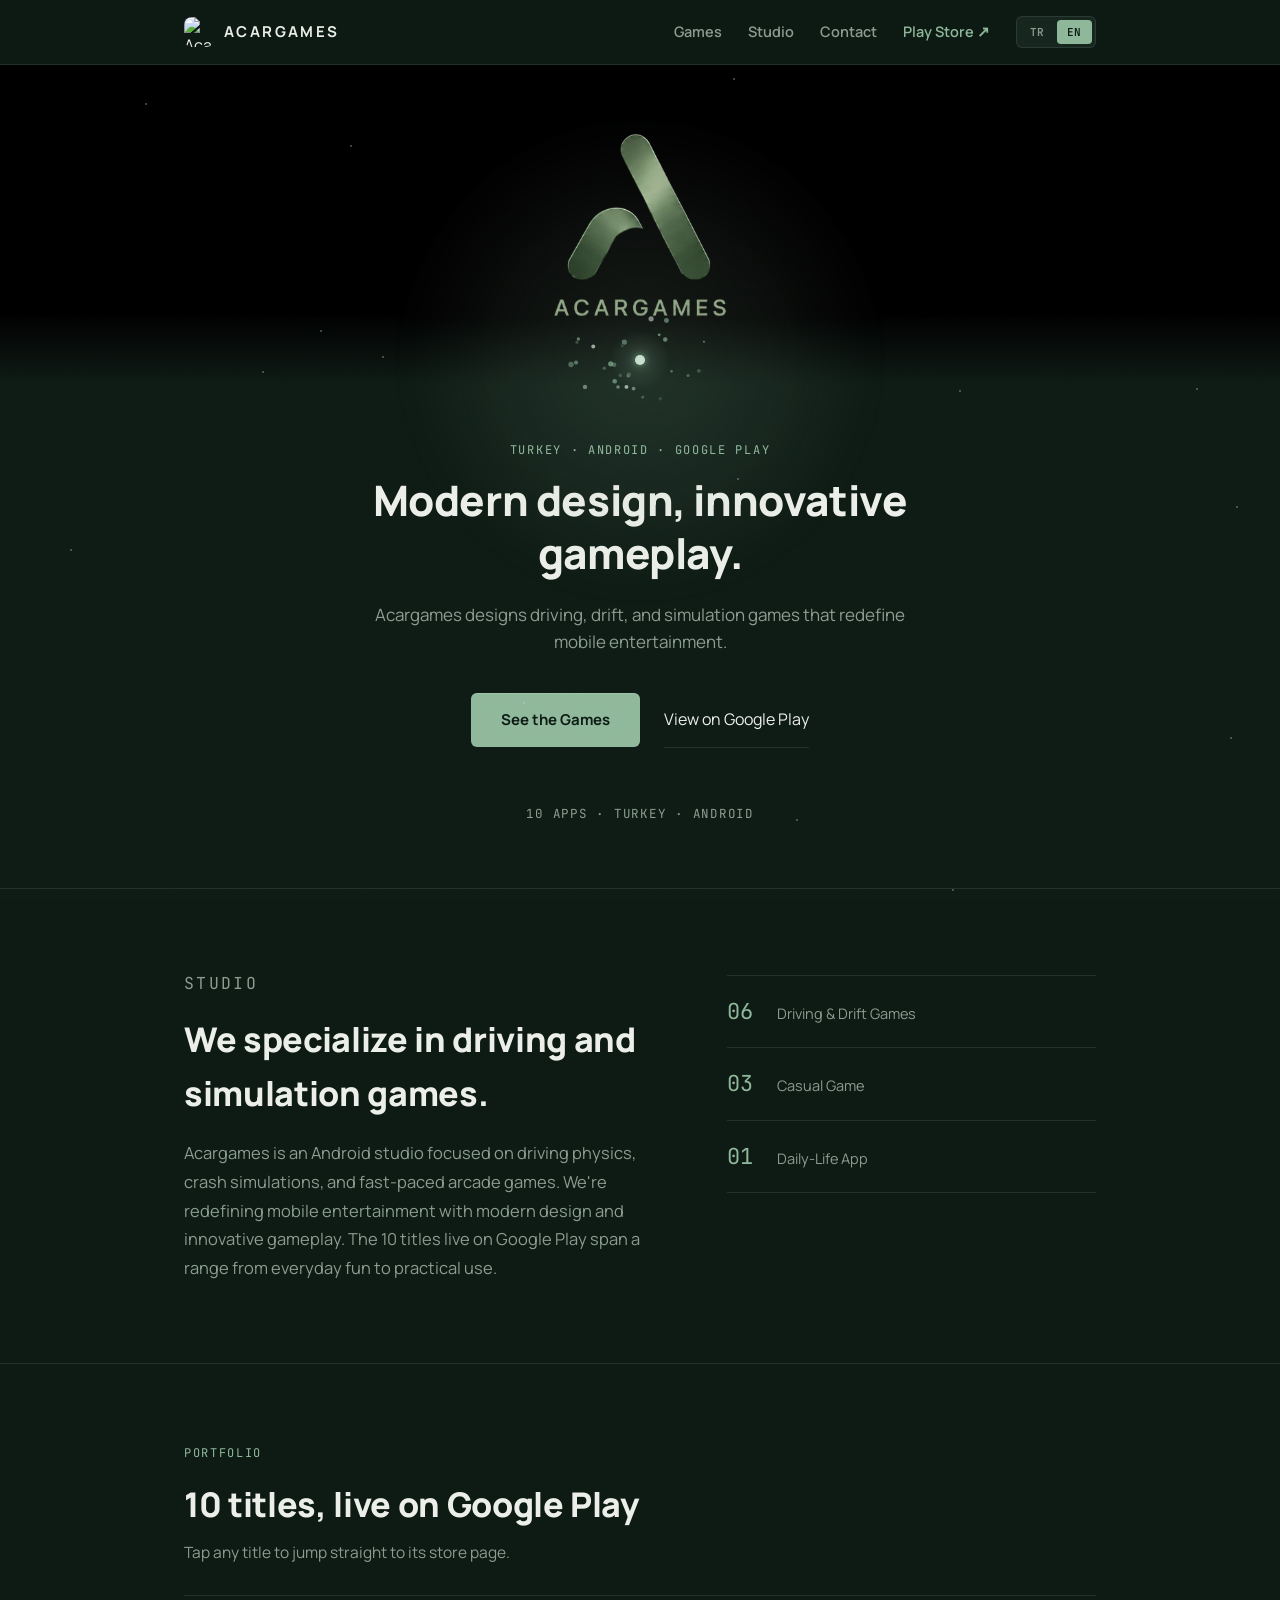
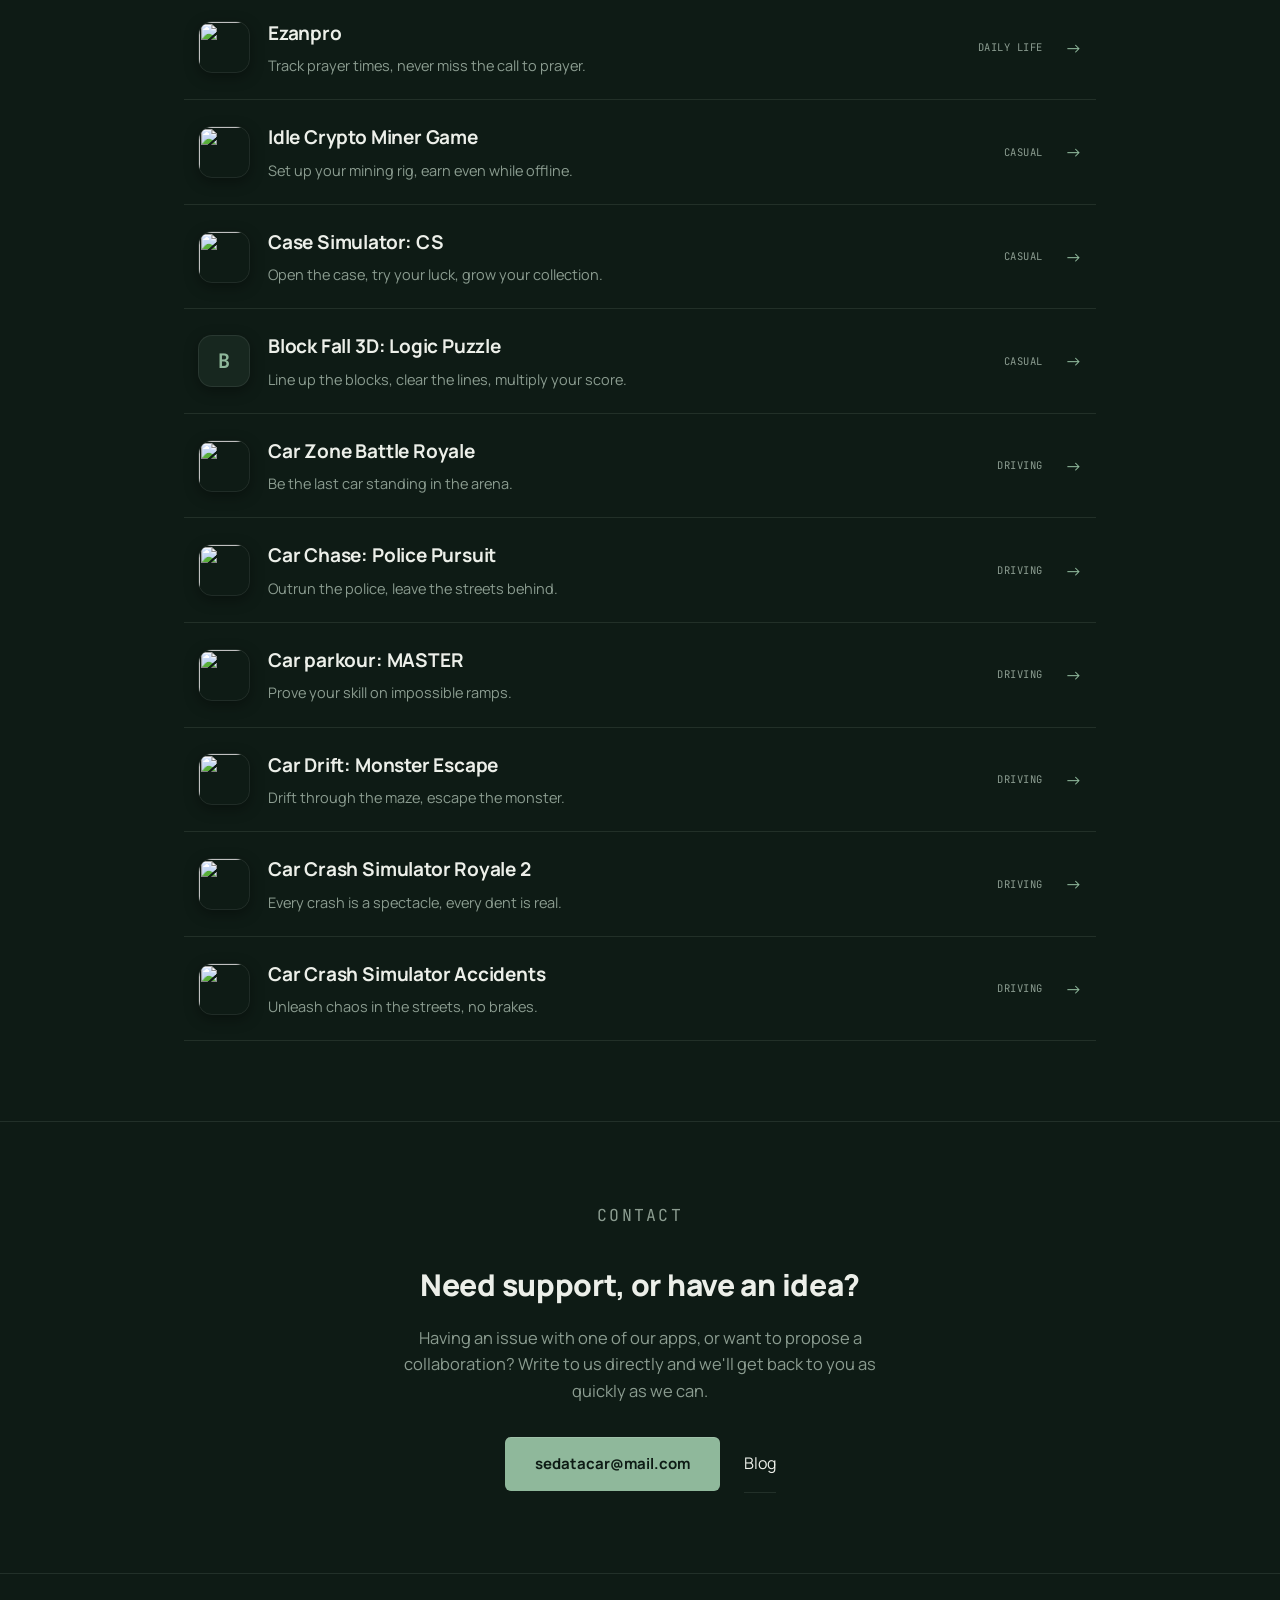
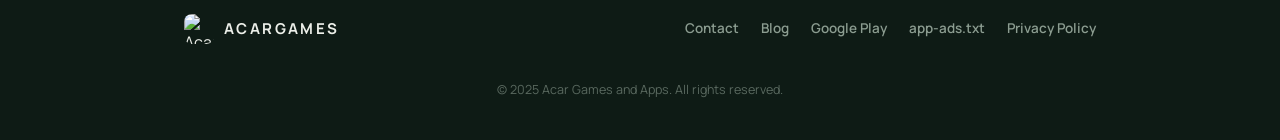
==== commit 472e12f5: "Add files via upload" ====
--- a/index.html
+++ b/index.html
@@ -13,14 +13,16 @@
 <link rel="preconnect" href="https://fonts.googleapis.com">
 <link rel="preconnect" href="https://fonts.gstatic.com" crossorigin>
 <link href="https://fonts.googleapis.com/css2?family=Manrope:wght@400;500;600;700;800&family=JetBrains+Mono:wght@400;500&display=swap" rel="stylesheet">
-<link rel="stylesheet" href="style.css?v=7">
+<link rel="stylesheet" href="style.css?v=8">
 </head>
 <body>
 <div class="glow-field" id="glowField" aria-hidden="true">
   <div class="glow-ambient"></div>
 </div>
 <div class="dust" aria-hidden="true"></div>
+<canvas id="cursorFX" aria-hidden="true"></canvas>
 <div class="grain" aria-hidden="true"></div>
+<div class="grain-boost" aria-hidden="true"></div>
 
 <header class="nav">
   <div class="nav-inner">
@@ -199,6 +201,6 @@
   </div>
 </footer>
 
-<script src="script.js?v=7"></script>
+<script src="script.js?v=8"></script>
 </body>
 </html>
--- a/style.css
+++ b/style.css
@@ -87,6 +87,14 @@
   position:fixed; inset:0; z-index:6; pointer-events:none;
   opacity:0.05; mix-blend-mode:overlay;
   background-image:url("data:image/svg+xml,%3Csvg xmlns='http://www.w3.org/2000/svg'%3E%3Cfilter id='n'%3E%3CfeTurbulence type='fractalNoise' baseFrequency='0.85' numOctaves='2' stitchTiles='stitch'/%3E%3C/filter%3E%3Crect width='100%25' height='100%25' filter='url(%23n)'/%3E%3C/svg%3E");
+}
+#cursorFX{position:fixed; inset:0; width:100vw; height:100vh; z-index:5; pointer-events:none;}
+.grain-boost{
+  position:fixed; inset:0; z-index:6; pointer-events:none;
+  opacity:0.12; mix-blend-mode:overlay;
+  background-image:url("data:image/svg+xml,%3Csvg xmlns='http://www.w3.org/2000/svg'%3E%3Cfilter id='n'%3E%3CfeTurbulence type='fractalNoise' baseFrequency='0.85' numOctaves='2' stitchTiles='stitch'/%3E%3C/filter%3E%3Crect width='100%25' height='100%25' filter='url(%23n)'/%3E%3C/svg%3E");
+  -webkit-mask-image:radial-gradient(circle 170px at var(--cx,50%) var(--cy,50%), black, transparent 100%);
+  mask-image:radial-gradient(circle 170px at var(--cx,50%) var(--cy,50%), black, transparent 100%);
 }
 header, main, footer{position:relative; z-index:1;}
 
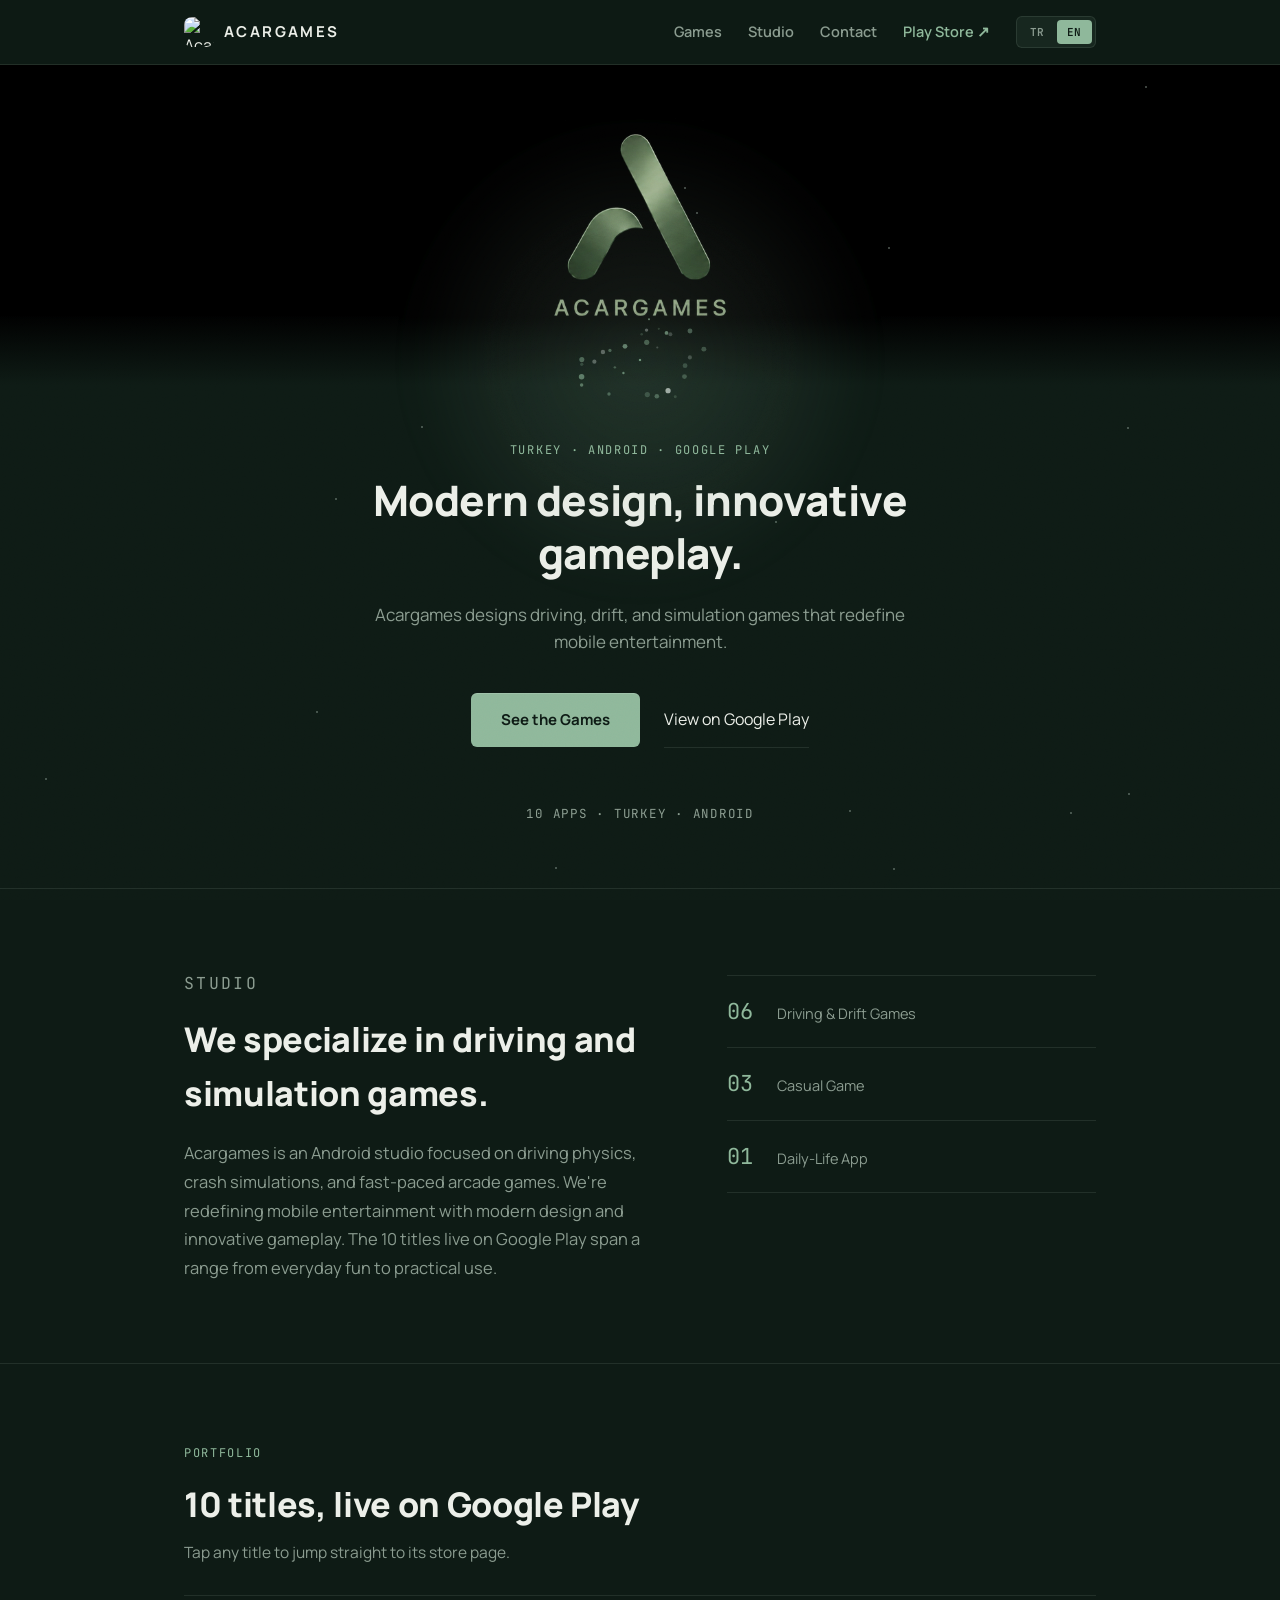
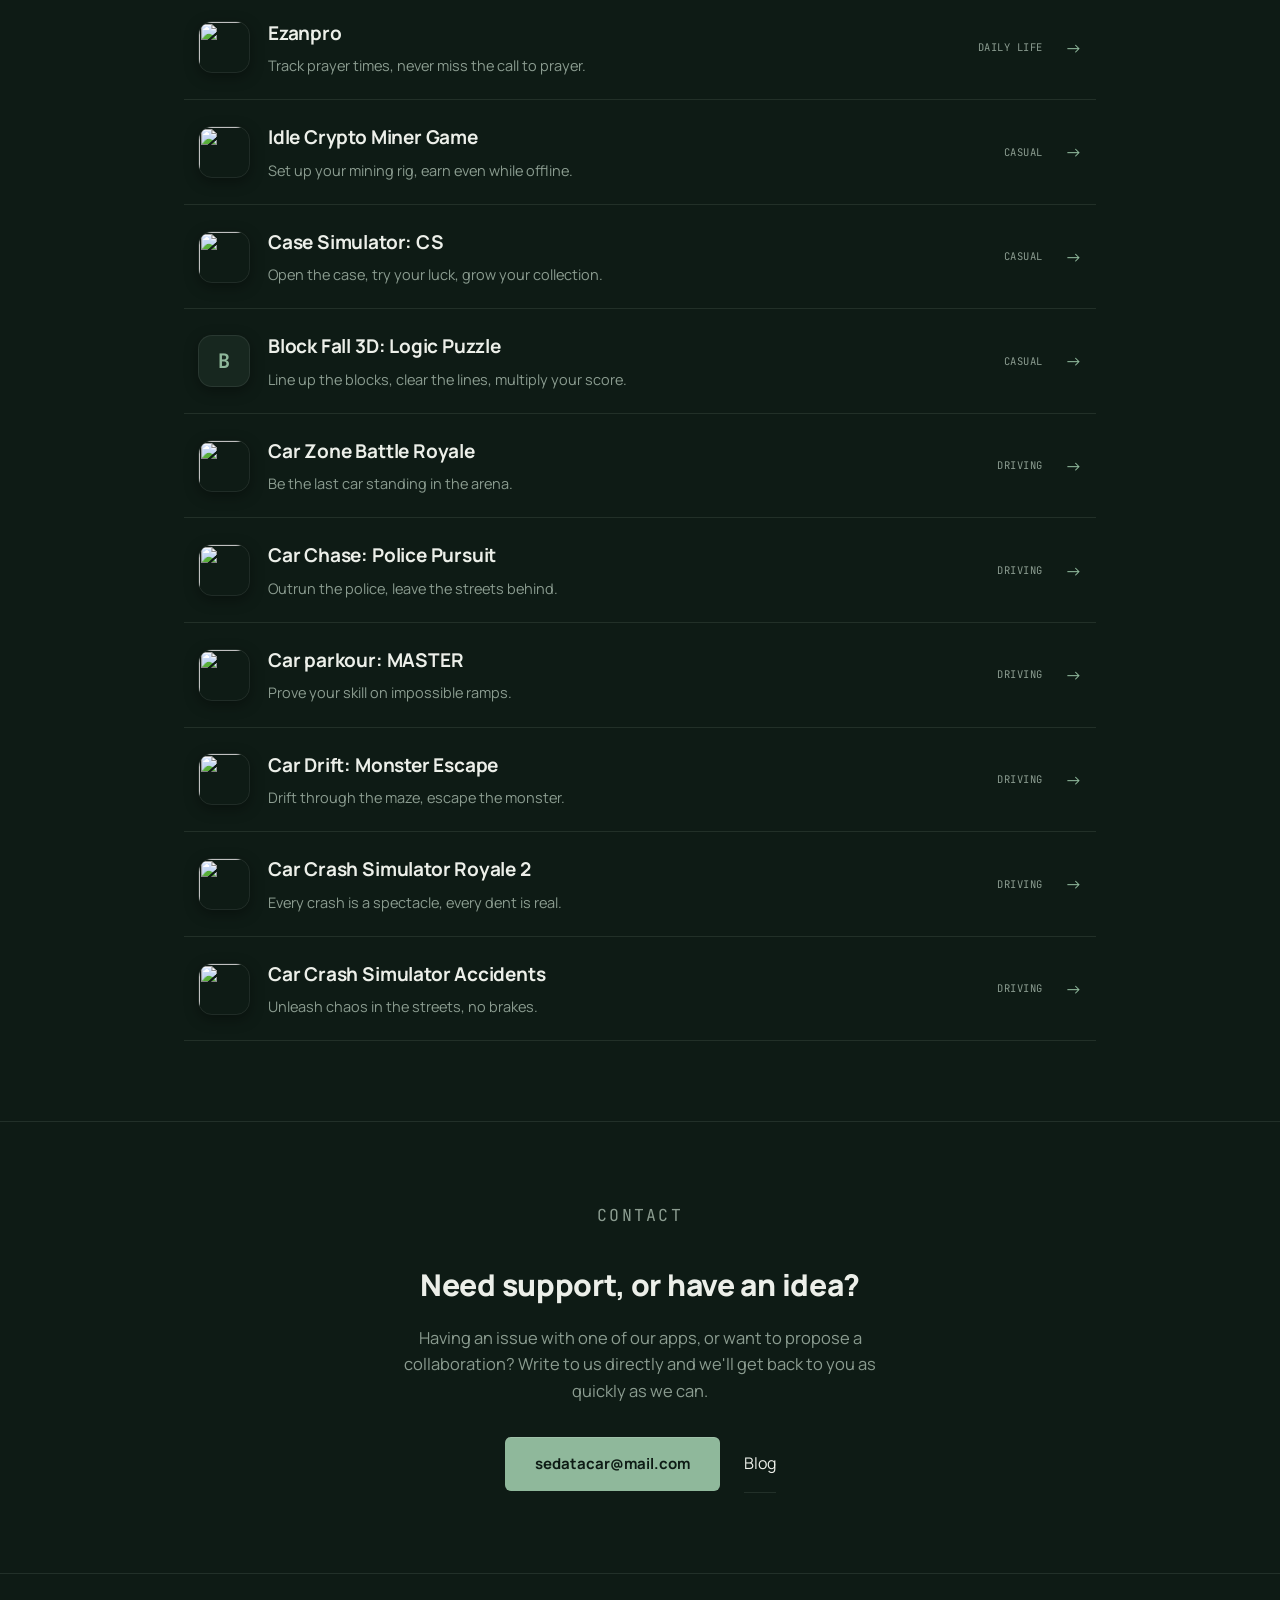
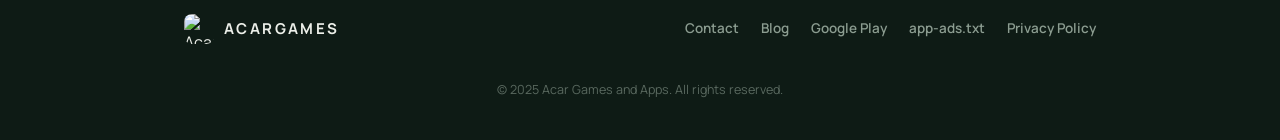
==== commit 0ed12d16: "Add files via upload" ====
--- a/index.html
+++ b/index.html
@@ -201,6 +201,6 @@
   </div>
 </footer>
 
-<script src="script.js?v=8"></script>
+<script src="script.js?v=9"></script>
 </body>
 </html>
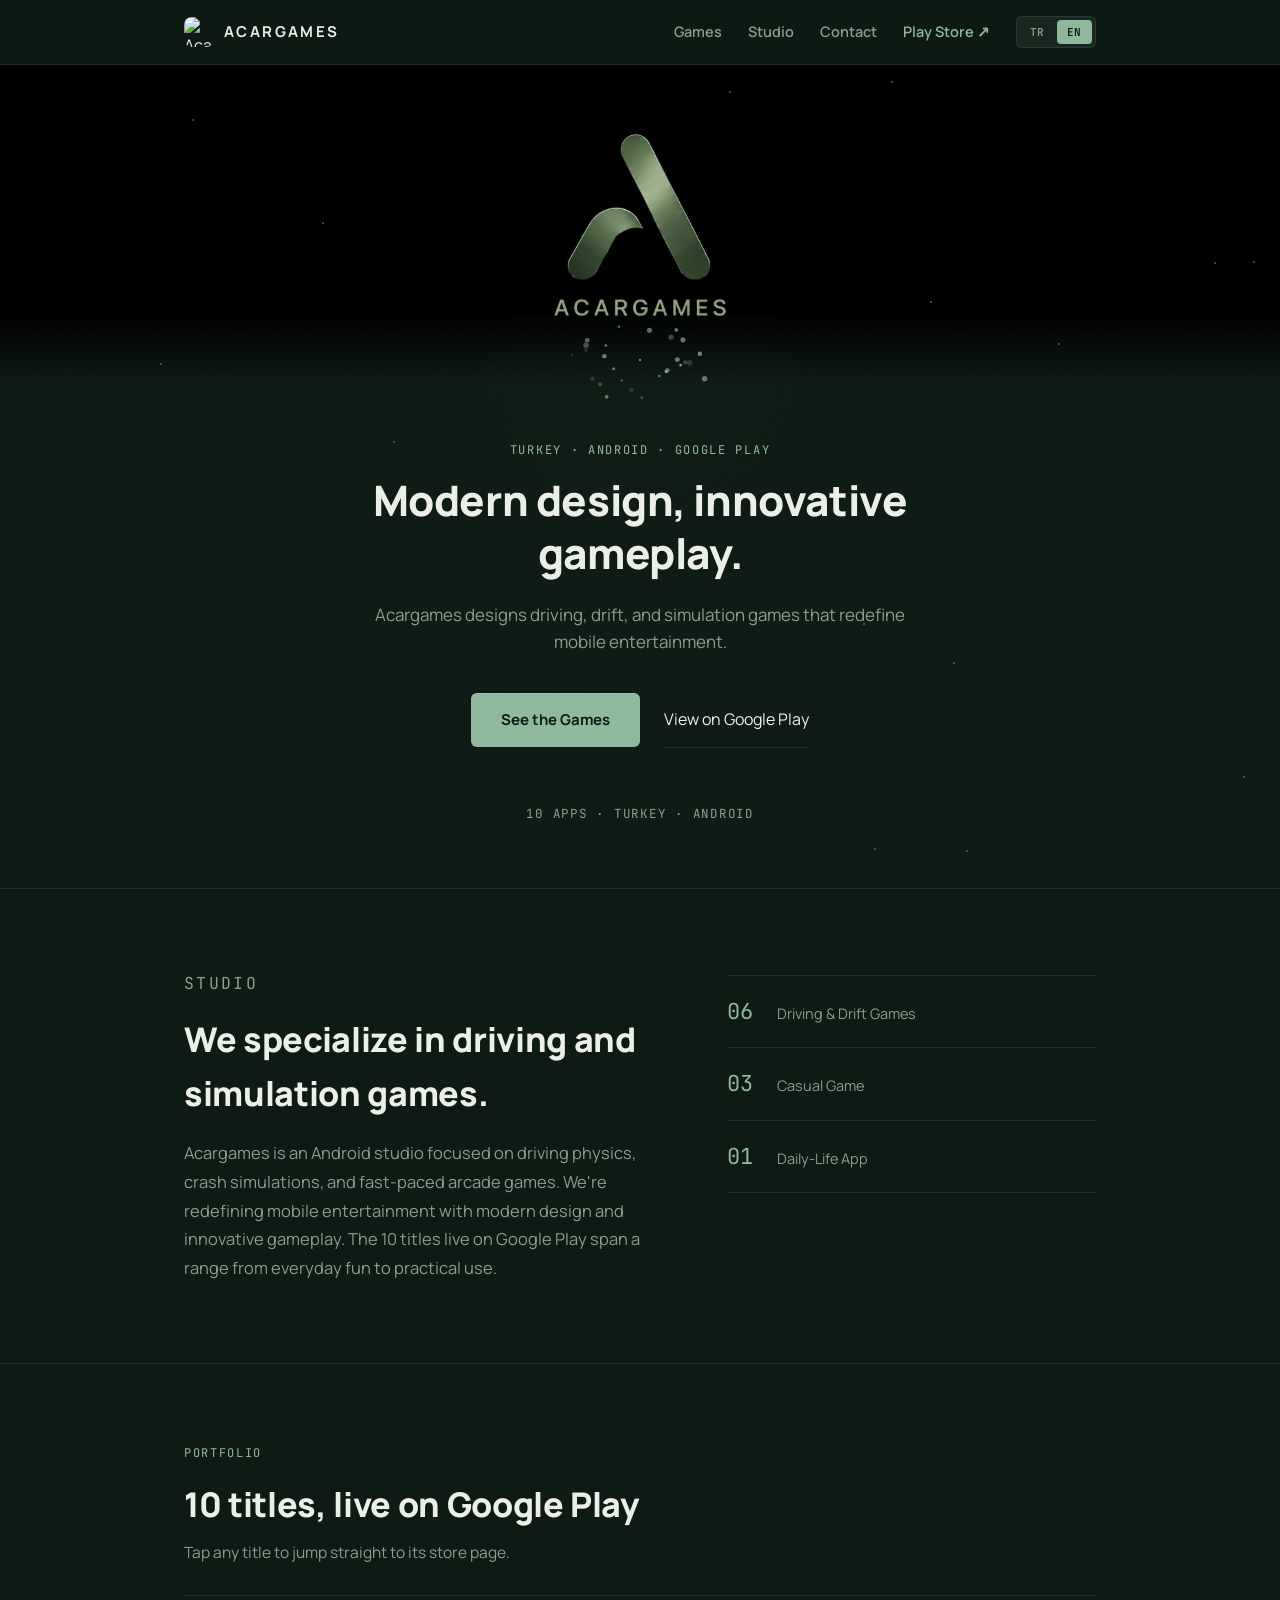
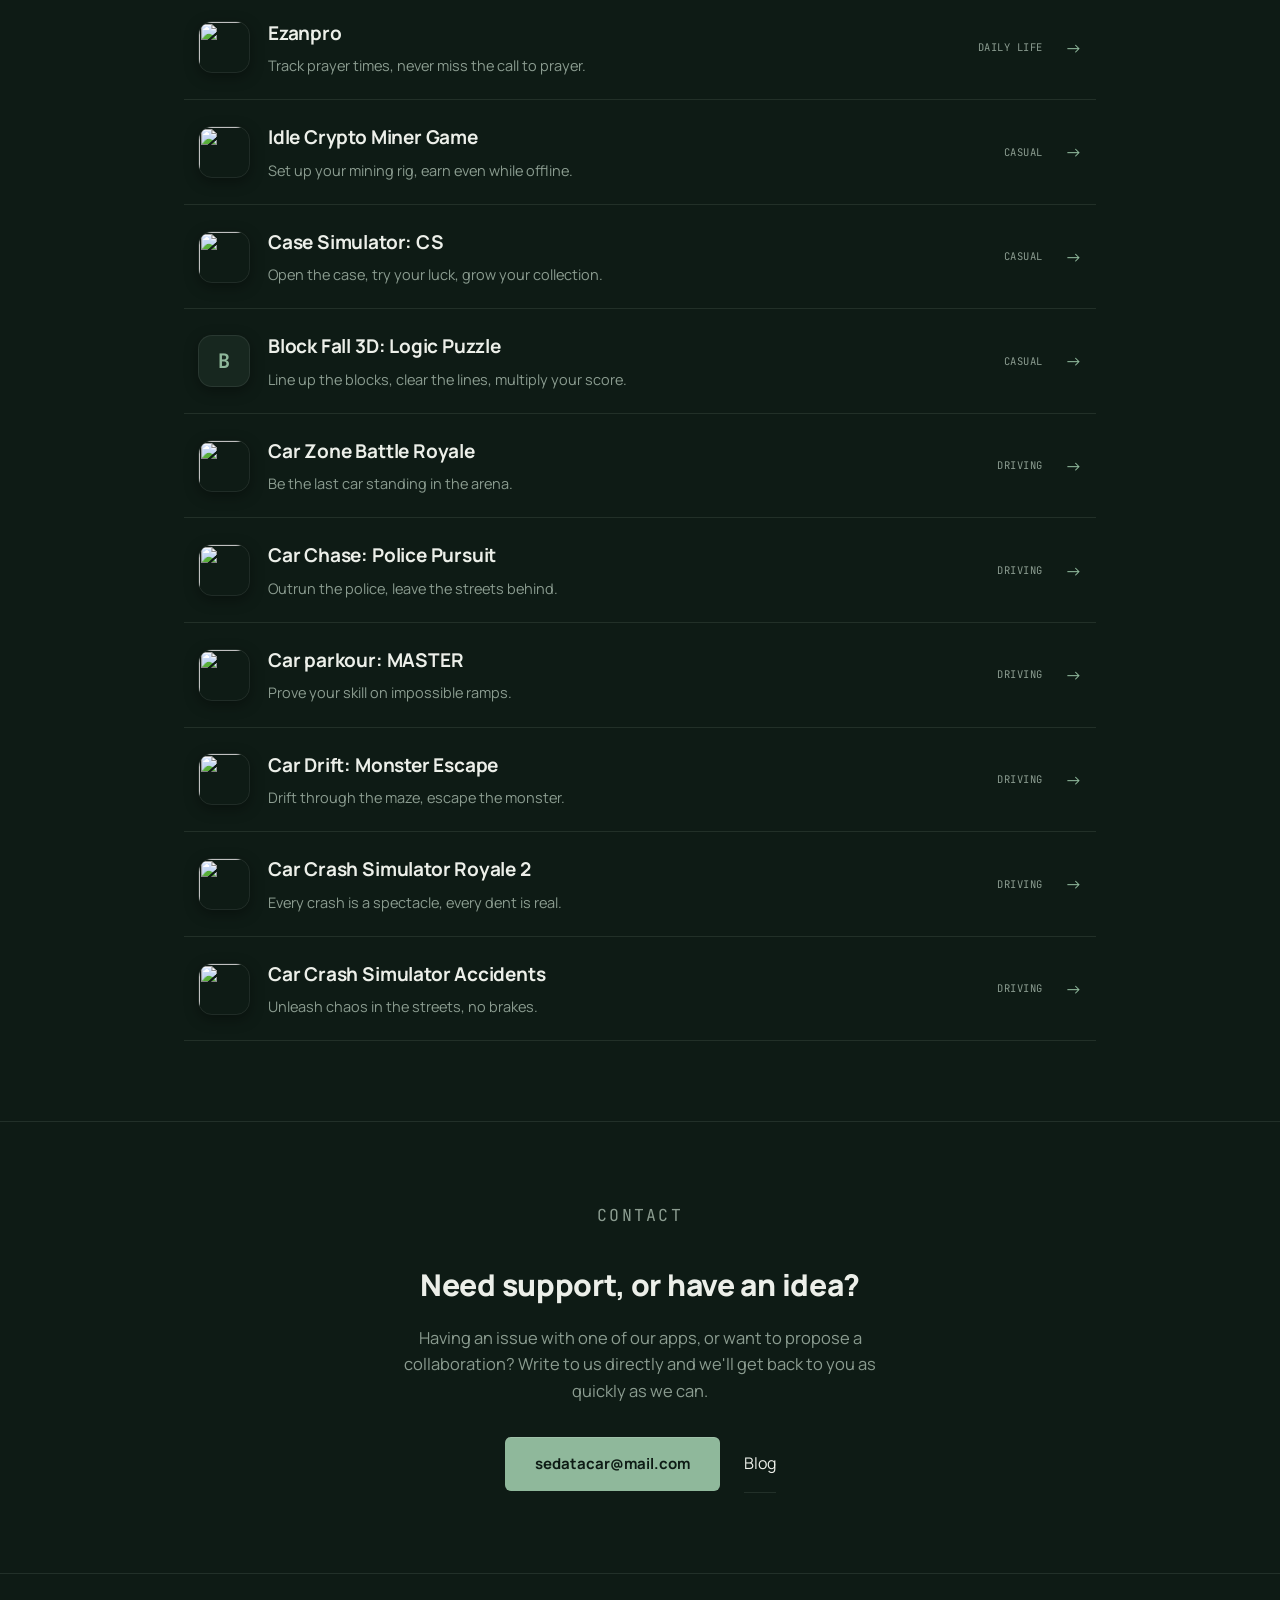
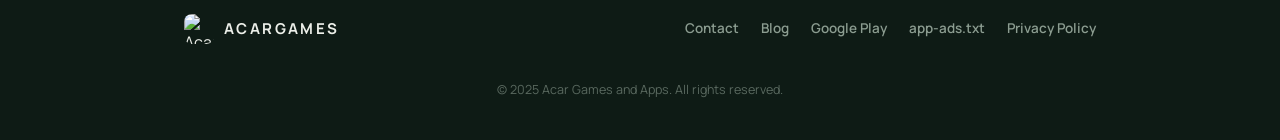
==== commit 02248c06: "Add files via upload" ====
--- a/index.html
+++ b/index.html
@@ -13,12 +13,9 @@
 <link rel="preconnect" href="https://fonts.googleapis.com">
 <link rel="preconnect" href="https://fonts.gstatic.com" crossorigin>
 <link href="https://fonts.googleapis.com/css2?family=Manrope:wght@400;500;600;700;800&family=JetBrains+Mono:wght@400;500&display=swap" rel="stylesheet">
-<link rel="stylesheet" href="style.css?v=8">
+<link rel="stylesheet" href="style.css?v=9">
 </head>
 <body>
-<div class="glow-field" id="glowField" aria-hidden="true">
-  <div class="glow-ambient"></div>
-</div>
 <div class="dust" aria-hidden="true"></div>
 <canvas id="cursorFX" aria-hidden="true"></canvas>
 <div class="grain" aria-hidden="true"></div>
@@ -201,6 +198,6 @@
   </div>
 </footer>
 
-<script src="script.js?v=9"></script>
+<script src="script.js?v=10"></script>
 </body>
 </html>
--- a/style.css
+++ b/style.css
@@ -65,14 +65,6 @@
 }
 
 /* Hero */
-.glow-field{position:fixed; top:0; left:0; width:0; height:0; z-index:2; pointer-events:none;}
-.glow-ambient{
-  position:absolute; top:0; left:0; width:440px; height:440px; margin:-220px 0 0 -220px; border-radius:50%;
-  background:radial-gradient(circle, rgba(143,184,155,0.15) 0%, rgba(143,184,155,0.07) 45%, rgba(143,184,155,0) 75%);
-  filter:blur(22px);
-}
-
-/* Dust motes: sitewide, near-subliminal, unrelated to cursor position */
 .dust{position:fixed; inset:0; z-index:2; pointer-events:none; overflow:hidden;}
 .dust span{position:absolute; width:2px; height:2px; border-radius:50%; background:rgba(200,220,208,0.4);
   animation:dust-float linear infinite;}
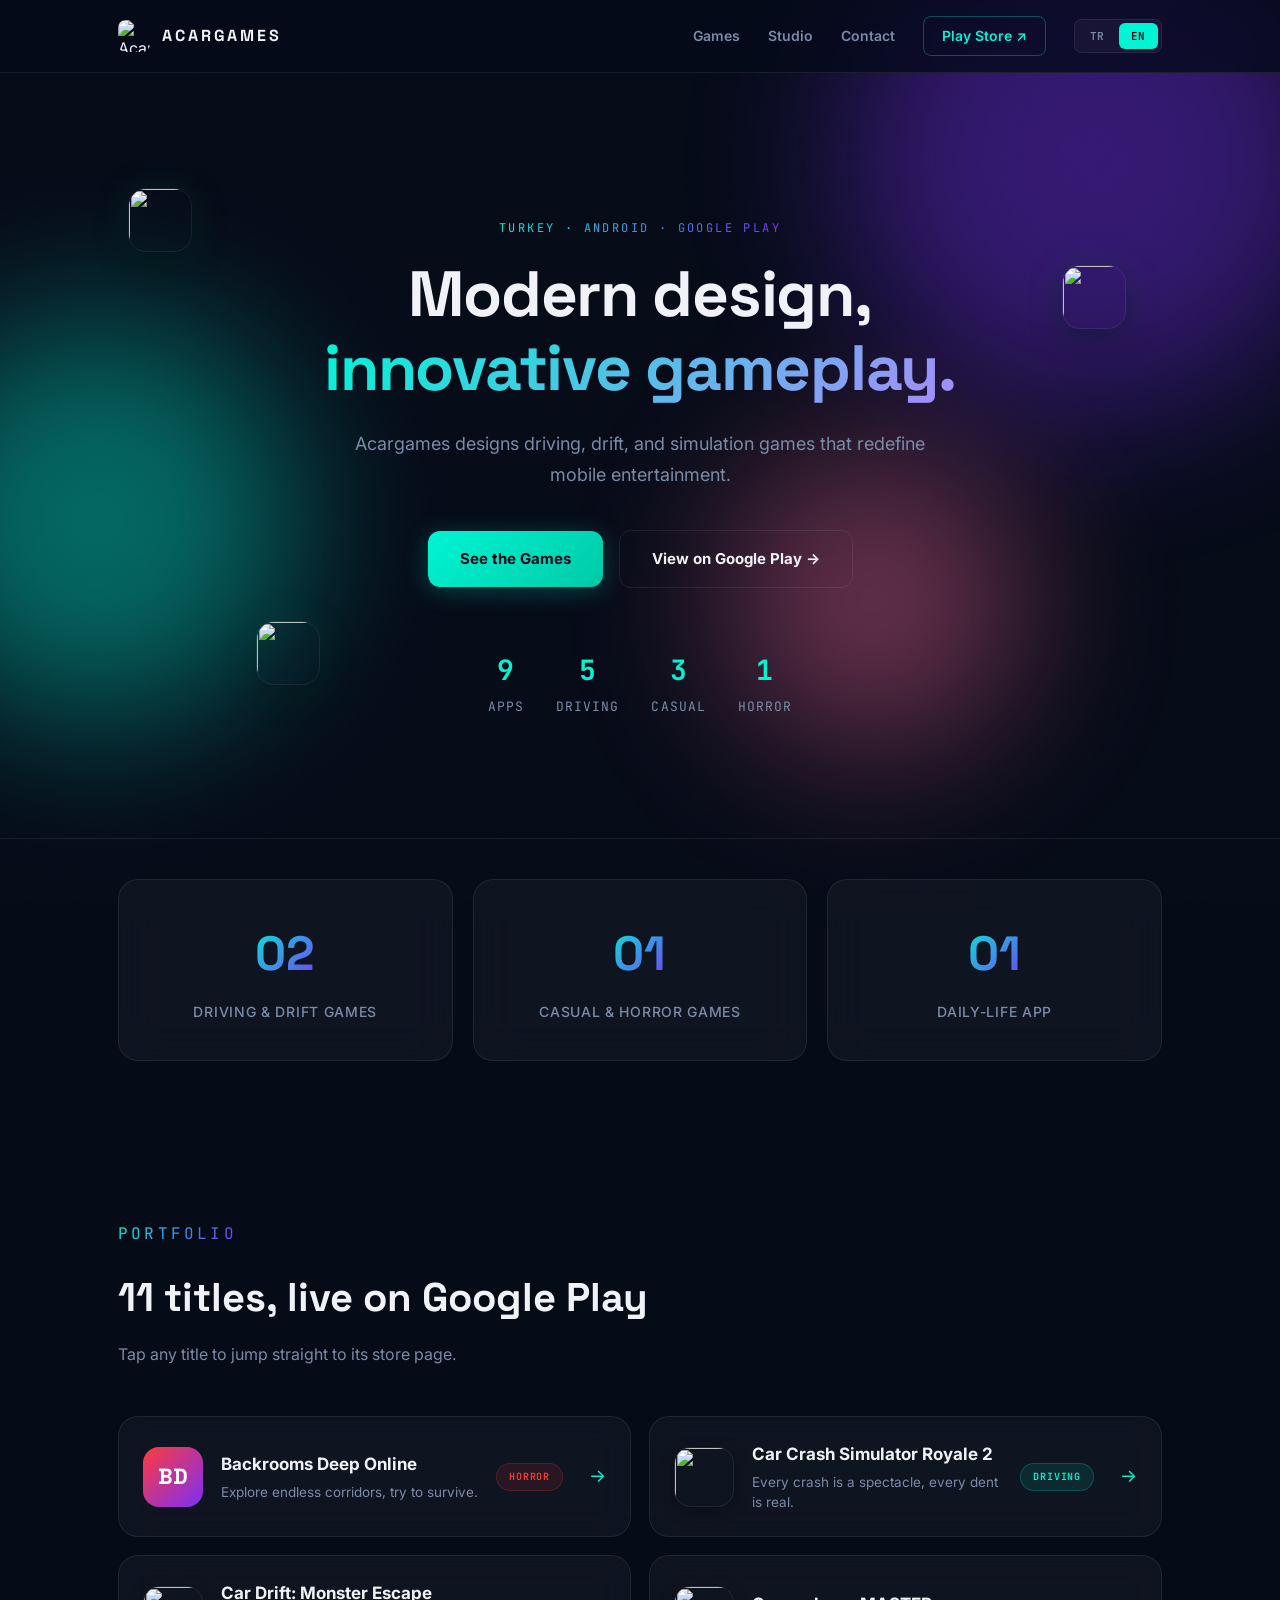
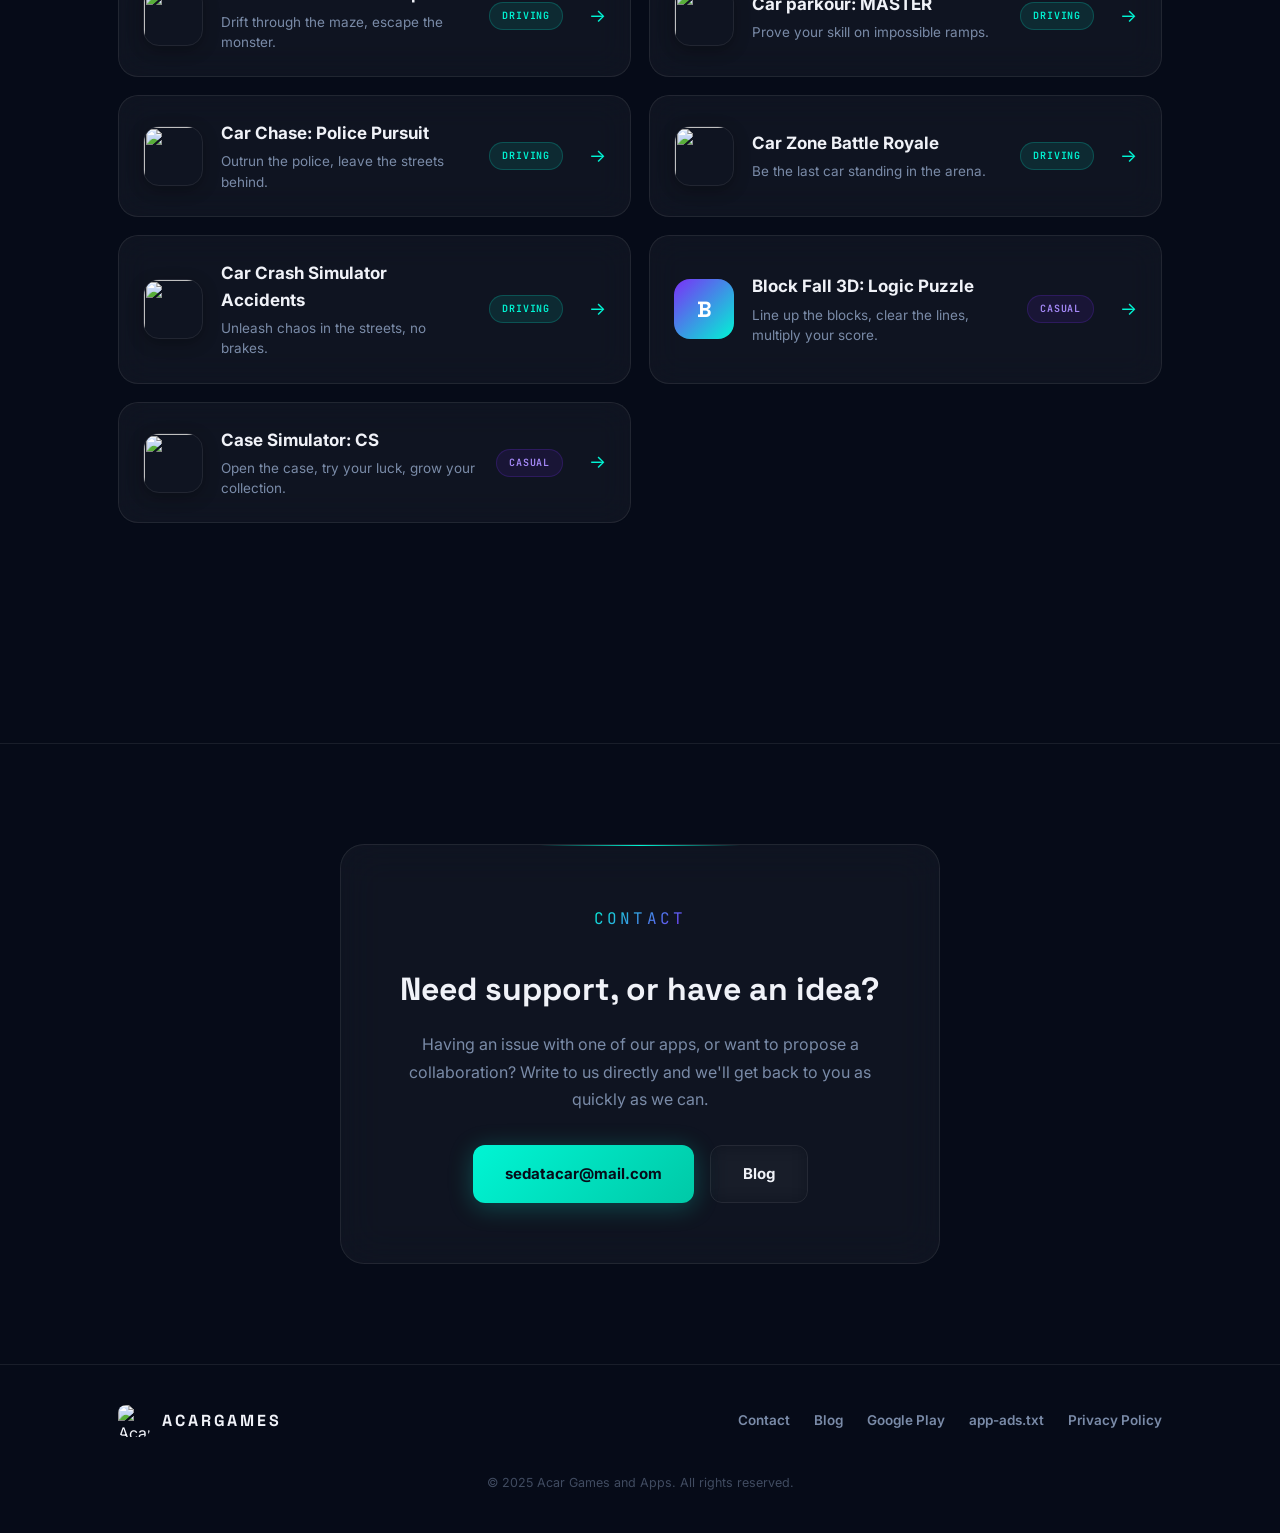
==== commit 6ef6028c: "Add files via upload" ====
--- a/index.html
+++ b/index.html
@@ -4,7 +4,7 @@
 <meta charset="UTF-8">
 <meta name="viewport" content="width=device-width, initial-scale=1.0">
 <title>Acargames — Android Games & Apps</title>
-<meta name="description" content="Acargames: an Android studio redefining mobile entertainment with modern design and innovative gameplay. 10 driving, drift and simulation games and apps.">
+<meta name="description" content="Acargames: an Android studio redefining mobile entertainment with modern design and innovative gameplay. 11 driving, horror, and simulation games and apps.">
 <meta property="og:title" content="Acargames">
 <meta property="og:description" content="Redefining mobile entertainment with modern design and innovative gameplay.">
 <meta property="og:type" content="website">
@@ -12,15 +12,20 @@
 <link rel="icon" type="image/png" href="https://play-lh.googleusercontent.com/VYptY5OssJmD5Wh0BMGkPZG2lin6q_z4m8bGtNImqxo-uKueqaKjXhuXgGf3LalXznJJ=s94">
 <link rel="preconnect" href="https://fonts.googleapis.com">
 <link rel="preconnect" href="https://fonts.gstatic.com" crossorigin>
-<link href="https://fonts.googleapis.com/css2?family=Manrope:wght@400;500;600;700;800&family=JetBrains+Mono:wght@400;500&display=swap" rel="stylesheet">
-<link rel="stylesheet" href="style.css?v=9">
+<link href="https://fonts.googleapis.com/css2?family=Inter:wght@400;500;600;700;800;900&family=Space+Grotesk:wght@500;600;700&family=JetBrains+Mono:wght@400;500&display=swap" rel="stylesheet">
+<link rel="stylesheet" href="style.css?v=11">
 </head>
 <body>
-<div class="dust" aria-hidden="true"></div>
-<canvas id="cursorFX" aria-hidden="true"></canvas>
+
+<!-- Background Effects -->
+<div class="bg-mesh" aria-hidden="true">
+  <div class="bg-orb bg-orb-1"></div>
+  <div class="bg-orb bg-orb-2"></div>
+  <div class="bg-orb bg-orb-3"></div>
+</div>
 <div class="grain" aria-hidden="true"></div>
-<div class="grain-boost" aria-hidden="true"></div>
-
+
+<!-- Nav -->
 <header class="nav">
   <div class="nav-inner">
     <a href="#top" class="wordmark">
@@ -44,138 +49,177 @@
 </header>
 
 <main id="top">
-  <div class="hero-banner">
-    <img src="banner.jpg" alt="Acargames">
-  </div>
-
+  <!-- Hero -->
   <section class="hero">
+    <div class="floating-icons" aria-hidden="true">
+      <img class="float-icon" src="https://play-lh.googleusercontent.com/kGvk_7lacf6PBAI6iPW-0aC2weQaDCRhIil33UeFD2yk54zjnF0W-z1EXQ4KejYRox4AjmaWMVPue196YWvg=s128" alt="">
+      <img class="float-icon" src="https://play-lh.googleusercontent.com/r5y6pnChVd2mLQ0s3qLF3H-wO4T60-T02XPCjTejsgfvHITAbm5d1FS4551AjPzFSmV4acyYNdoYHE9odhAQ=s128" alt="">
+      <img class="float-icon" src="https://play-lh.googleusercontent.com/m5SjCw3v4Gji6q3dMU20TBFnKzTdDhWDJEInM2dltI8Zt33tEFrwoF-S3KJfOAObIfNOrAU7aCnF8EL9vPBqhNI=s128" alt="">
+    </div>
     <div class="container">
       <p class="eyebrow" data-i18n="hero_eyebrow">Türkiye &middot; Android &middot; Google Play</p>
-      <h1 data-i18n="hero_h1">Modern tasarım, yenilikçi oynanış.</h1>
+      <h1><span data-i18n="hero_h1_p1">Modern tasarım, </span><br><span class="gradient-text" data-i18n="hero_h1_p2">yenilikçi oynanış.</span></h1>
       <p class="hero-sub" data-i18n="hero_sub">Acargames, mobil eğlenceyi yeniden tanımlayan sürüş, drift ve simülasyon oyunları tasarlıyor.</p>
       <div class="hero-cta">
         <a href="#oyunlar" class="btn btn-primary" data-i18n="hero_cta_primary">Oyunları Gör</a>
-        <a href="https://play.google.com/store/apps/dev?id=5437785091123773517" target="_blank" rel="noopener" class="btn-text" data-i18n="hero_cta_secondary">Google Play'de görüntüle</a>
-      </div>
-      <p class="hero-stats" data-i18n="hero_stats">10 Uygulama &middot; Türkiye &middot; Android</p>
-    </div>
-  </section>
-
-
-  <section class="about" id="studyo">
-    <div class="container reveal">
-      <div class="about-text">
-        <p class="eyebrow" data-i18n="about_eyebrow">Stüdyo</p>
-        <h2 data-i18n="about_h2">Sürüş ve simülasyon oyunlarında uzmanlaşıyoruz.</h2>
-        <p data-i18n="about_p">Acargames, sürüş fizikleri, kaza simülasyonları ve hızlı temolu arcade oyunları üzerine odaklanan bir Android stüdyosu. Modern tasarım ve yenilikçi oynanışla mobil eğlenceyi yeniden tanımlıyoruz. Google Play'de yayında olan 10 başlık, gündelik eğlenceden pratik kullanıma uzanan bir yelpazeyi kapsıyor.</p>
-      </div>
-      <div class="breakdown">
-        <div class="bd-row"><span class="bd-num">06</span><span class="bd-label" data-i18n="bd_1">Sürüş &amp; Drift Oyunu</span></div>
-        <div class="bd-row"><span class="bd-num">03</span><span class="bd-label" data-i18n="bd_2">Rastgele Oyun</span></div>
-        <div class="bd-row"><span class="bd-num">01</span><span class="bd-label" data-i18n="bd_3">Günlük Yaşam Uygulaması</span></div>
-      </div>
-    </div>
-  </section>
-
+        <a href="https://play.google.com/store/apps/dev?id=5437785091123773517" target="_blank" rel="noopener" class="btn btn-outline" data-i18n="hero_cta_secondary">Google Play'de görüntüle →</a>
+      </div>
+      <div class="hero-stats">
+        <div><span class="stat-num" data-target="11">0</span><span data-i18n="stats_apps">Uygulama</span></div>
+        <div><span class="stat-num" data-target="6">0</span><span data-i18n="stats_driving">Sürüş</span></div>
+        <div><span class="stat-num" data-target="3">0</span><span data-i18n="stats_casual">Rastgele</span></div>
+        <div><span class="stat-num" data-target="1">0</span><span data-i18n="stats_horror">Korku</span></div>
+      </div>
+    </div>
+  </section>
+
+  <!-- Stats -->
+  <section class="stats" id="studyo">
+    <div class="container">
+      <div class="stats-grid">
+        <div class="stat-card reveal">
+          <div class="stat-num-big" data-target="06">00</div>
+          <div class="stat-label" data-i18n="bd_1">Sürüş & Drift Oyunu</div>
+        </div>
+        <div class="stat-card reveal">
+          <div class="stat-num-big" data-target="03">00</div>
+          <div class="stat-label" data-i18n="bd_2">Rastgele Oyun</div>
+        </div>
+        <div class="stat-card reveal">
+          <div class="stat-num-big" data-target="01">00</div>
+          <div class="stat-label" data-i18n="bd_3">Günlük Yaşam Uygulaması</div>
+        </div>
+      </div>
+    </div>
+  </section>
+
+  <!-- Games -->
   <section class="showcase" id="oyunlar">
     <div class="container">
-      <p class="eyebrow reveal" data-i18n="showcase_eyebrow">Portföy</p>
-      <h2 class="reveal" data-i18n="showcase_h2">10 başlık, Google Play'de yayında</h2>
-      <p class="showcase-sub reveal" data-i18n="showcase_sub">Herhangi birine tıklayarak doğrudan mağaza sayfasına gidebilirsin.</p>
-
-      <div class="list">
-        <a class="row" href="https://play.google.com/store/apps/details?id=com.ezanpro.app" target="_blank" rel="noopener" aria-label="Ezanpro - Play Store'da gör">
-          <img src="https://play-lh.googleusercontent.com/cyTKgKc-d4sR5gIAJRDBkKxiwd2cxw-zD3u05SISwubLwTD5vYmlZj8IHRUs2c7JKmL071-Tnmd9mZJxgC-8ZA=s128" alt="" class="row-icon" loading="lazy">
-          <div class="row-main">
-            <h3 class="row-title">Ezanpro</h3>
-            <p class="row-hook" data-i18n="hook_ezanpro">Namaz vakitlerini takip et, ezanı kaçırma.</p>
-          </div>
-          <div class="row-meta"><span class="row-tag" data-i18n="tag_utility">Günlük Yaşam</span><span class="row-arrow">→</span></div>
-        </a>
-        <a class="row" href="https://play.google.com/store/apps/details?id=com.redour.idlecryptominer" target="_blank" rel="noopener" aria-label="Idle Crypto Miner Game - Play Store'da gör">
-          <img src="https://play-lh.googleusercontent.com/2z9Gu-A4CLVr35DAUnUJzBKzG4WAMVjY3jDWJMTZboHukVq8_GYJwGikcVxBJTufwfTLeMkkkJG2vy5QNfXV8Q=s128" alt="" class="row-icon" loading="lazy">
-          <div class="row-main">
-            <h3 class="row-title">Idle Crypto Miner Game</h3>
-            <p class="row-hook" data-i18n="hook_idle">Madenciliği kur, biriktir — ekranı kapatsan bile kazan.</p>
-          </div>
-          <div class="row-meta"><span class="row-tag" data-i18n="tag_casual">Rastgele</span><span class="row-arrow">→</span></div>
-        </a>
-        <a class="row" href="https://play.google.com/store/apps/details?id=com.casesimgames.casesimulation" target="_blank" rel="noopener" aria-label="Case Simulator: CS - Play Store'da gör">
-          <img src="https://play-lh.googleusercontent.com/IsKqp0x0_veJyvMc-tO2tjNs5REbmB3r_K2c0Mc1n2weTtbTeBCbs_NMH2RRMiqjYVEPt07b14h1pzFYO_r3=s128" alt="" class="row-icon" loading="lazy">
-          <div class="row-main">
-            <h3 class="row-title">Case Simulator: CS</h3>
-            <p class="row-hook" data-i18n="hook_case">Kutuyu aç, şansını dene, koleksiyonunu büyüt.</p>
-          </div>
-          <div class="row-meta"><span class="row-tag" data-i18n="tag_casual">Rastgele</span><span class="row-arrow">→</span></div>
-        </a>
-        <a class="row" href="https://play.google.com/store/apps/details?id=com.acargames.blockfall" target="_blank" rel="noopener" aria-label="Block Fall 3D: Logic Puzzle - Play Store'da gör">
-          <div class="row-icon row-icon-fallback" aria-hidden="true">B</div>
-          <div class="row-main">
-            <h3 class="row-title">Block Fall 3D: Logic Puzzle</h3>
-            <p class="row-hook" data-i18n="hook_blockfall">Blokları diz, çizgileri tamamla, skorunu katla.</p>
-          </div>
-          <div class="row-meta"><span class="row-tag" data-i18n="tag_casual">Rastgele</span><span class="row-arrow">→</span></div>
-        </a>
-        <a class="row" href="https://play.google.com/store/apps/details?id=com.Redout.CarZoneBattleRoyale" target="_blank" rel="noopener" aria-label="Car Zone Battle Royale - Play Store'da gör">
-          <img src="https://play-lh.googleusercontent.com/Ag3nRxGeiHtvLbMsAuwxZRYo79J6Zq2LjQ_ipCV5Ooj6XiCtUQ5XmTnb26xkrv96IUYZxHm8YImWCeeZNLaS=s128" alt="" class="row-icon" loading="lazy">
-          <div class="row-main">
-            <h3 class="row-title">Car Zone Battle Royale</h3>
-            <p class="row-hook" data-i18n="hook_battle">Sahada son kalan araç sen ol.</p>
-          </div>
-          <div class="row-meta"><span class="row-tag" data-i18n="tag_driving">Sürüş</span><span class="row-arrow">→</span></div>
-        </a>
-        <a class="row" href="https://play.google.com/store/apps/details?id=com.Redour.CarChasePolicePursuit" target="_blank" rel="noopener" aria-label="Car Chase: Police Pursuit - Play Store'da gör">
-          <img src="https://play-lh.googleusercontent.com/r5y6pnChVd2mLQ0s3qLF3H-wO4T60-T02XPCjTejsgfvHITAbm5d1FS4551AjPzFSmV4acyYNdoYHE9odhAQ=s128" alt="" class="row-icon" loading="lazy">
-          <div class="row-main">
-            <h3 class="row-title">Car Chase: Police Pursuit</h3>
-            <p class="row-hook" data-i18n="hook_chase">Polisten kaç, sokakları arkanda bırak.</p>
-          </div>
-          <div class="row-meta"><span class="row-tag" data-i18n="tag_driving">Sürüş</span><span class="row-arrow">→</span></div>
-        </a>
-        <a class="row" href="https://play.google.com/store/apps/details?id=com.acargames.CarparkourMASTER" target="_blank" rel="noopener" aria-label="Car parkour: MASTER - Play Store'da gör">
-          <img src="https://play-lh.googleusercontent.com/-gvXOwGakiMXRuFphMWY5qoiAhtblYXCWCsAx7EFVZ6bgqiBgqSzbJyG4Ed-QPn5VTyCA326icH0VwLAOCyuIQ=s128" alt="" class="row-icon" loading="lazy">
-          <div class="row-main">
-            <h3 class="row-title">Car parkour: MASTER</h3>
-            <p class="row-hook" data-i18n="hook_parkour">İmkansız rampalarda ustalığını kanıtla.</p>
-          </div>
-          <div class="row-meta"><span class="row-tag" data-i18n="tag_driving">Sürüş</span><span class="row-arrow">→</span></div>
-        </a>
-        <a class="row" href="https://play.google.com/store/apps/details?id=com.Acargames.CarDriftMonsterEscape" target="_blank" rel="noopener" aria-label="Car Drift: Monster Escape - Play Store'da gör">
-          <img src="https://play-lh.googleusercontent.com/m5SjCw3v4Gji6q3dMU20TBFnKzTdDhWDJEInM2dltI8Zt33tEFrwoF-S3KJfOAObIfNOrAU7aCnF8EL9vPBqhNI=s128" alt="" class="row-icon" loading="lazy">
-          <div class="row-main">
-            <h3 class="row-title">Car Drift: Monster Escape</h3>
-            <p class="row-hook" data-i18n="hook_drift">Labirentte drift at, canavardan kaç.</p>
-          </div>
-          <div class="row-meta"><span class="row-tag" data-i18n="tag_driving">Sürüş</span><span class="row-arrow">→</span></div>
-        </a>
-        <a class="row" href="https://play.google.com/store/apps/details?id=com.Redour.CarCrashSimulatorRoyale2" target="_blank" rel="noopener" aria-label="Car Crash Simulator Royale 2 - Play Store'da gör">
-          <img src="https://play-lh.googleusercontent.com/kGvk_7lacf6PBAI6iPW-0aC2weQaDCRhIil33UeFD2yk54zjnF0W-z1EXQ4KejYRox4AjmaWMVPue196YWvg=s128" alt="" class="row-icon" loading="lazy">
-          <div class="row-main">
-            <h3 class="row-title">Car Crash Simulator Royale 2</h3>
-            <p class="row-hook" data-i18n="hook_royale2">Her çarpışma bir gösteri, her hasar gerçek.</p>
-          </div>
-          <div class="row-meta"><span class="row-tag" data-i18n="tag_driving">Sürüş</span><span class="row-arrow">→</span></div>
-        </a>
-        <a class="row" href="https://play.google.com/store/apps/details?id=com.CarCrash.CarCrashSimulatorAccidents" target="_blank" rel="noopener" aria-label="Car Crash Simulator Accidents - Play Store'da gör">
-          <img src="https://play-lh.googleusercontent.com/bSQqNLzVr8AzfSUUfjYZze2c2tdKeIOKksvl5cblhlW5Rfkl3M7hHurrKeLhOXl6zPLwdP2zBEdlYPlv1RkPJQ=s128" alt="" class="row-icon" loading="lazy">
-          <div class="row-main">
-            <h3 class="row-title">Car Crash Simulator Accidents</h3>
-            <p class="row-hook" data-i18n="hook_accidents">Sokaklarda kaos yarat, fren yok.</p>
-          </div>
-          <div class="row-meta"><span class="row-tag" data-i18n="tag_driving">Sürüş</span><span class="row-arrow">→</span></div>
-        </a>
-      </div>
-    </div>
-  </section>
-
+      <div class="section-header reveal">
+        <p class="eyebrow" data-i18n="showcase_eyebrow">Portföy</p>
+        <h2 data-i18n="showcase_h2">11 başlık, Google Play'de yayında</h2>
+        <p data-i18n="showcase_sub">Herhangi birine tıklayarak doğrudan mağaza sayfasına gidebilirsin.</p>
+      </div>
+
+      <div class="games-grid">
+        <!-- New Game: Backrooms Deep Online -->
+        <a class="game-card" href="https://play.google.com/store/apps/dev?id=5437785091123773517" target="_blank" rel="noopener">
+          <div class="game-card-icon-fb" aria-hidden="true" style="background: linear-gradient(135deg, #ff3b3b, #7b2ff7);">BD</div>
+          <div class="game-card-info">
+            <div class="game-card-title">Backrooms Deep Online</div>
+            <div class="game-card-desc" data-i18n="hook_backrooms">Sonsuz koridorları keşfet, hayatta kalmaya çalış.</div>
+          </div>
+          <span class="game-card-badge badge-horror" data-i18n="tag_horror">Korku</span>
+          <span class="game-card-arrow">→</span>
+        </a>
+
+        <!-- Original Games -->
+        <a class="game-card" href="https://play.google.com/store/apps/details?id=com.Redour.CarCrashSimulatorRoyale2" target="_blank" rel="noopener">
+          <img src="https://play-lh.googleusercontent.com/kGvk_7lacf6PBAI6iPW-0aC2weQaDCRhIil33UeFD2yk54zjnF0W-z1EXQ4KejYRox4AjmaWMVPue196YWvg=s128" alt="" class="game-card-icon" loading="lazy">
+          <div class="game-card-info">
+            <div class="game-card-title">Car Crash Simulator Royale 2</div>
+            <div class="game-card-desc" data-i18n="hook_royale2">Her çarpışma bir gösteri, her hasar gerçek.</div>
+          </div>
+          <span class="game-card-badge badge-driving" data-i18n="tag_driving">Sürüş</span>
+          <span class="game-card-arrow">→</span>
+        </a>
+        <a class="game-card" href="https://play.google.com/store/apps/details?id=com.Acargames.CarDriftMonsterEscape" target="_blank" rel="noopener">
+          <img src="https://play-lh.googleusercontent.com/m5SjCw3v4Gji6q3dMU20TBFnKzTdDhWDJEInM2dltI8Zt33tEFrwoF-S3KJfOAObIfNOrAU7aCnF8EL9vPBqhNI=s128" alt="" class="game-card-icon" loading="lazy">
+          <div class="game-card-info">
+            <div class="game-card-title">Car Drift: Monster Escape</div>
+            <div class="game-card-desc" data-i18n="hook_drift">Labirentte drift at, canavardan kaç.</div>
+          </div>
+          <span class="game-card-badge badge-driving" data-i18n="tag_driving">Sürüş</span>
+          <span class="game-card-arrow">→</span>
+        </a>
+        <a class="game-card" href="https://play.google.com/store/apps/details?id=com.acargames.CarparkourMASTER" target="_blank" rel="noopener">
+          <img src="https://play-lh.googleusercontent.com/-gvXOwGakiMXRuFphMWY5qoiAhtblYXCWCsAx7EFVZ6bgqiBgqSzbJyG4Ed-QPn5VTyCA326icH0VwLAOCyuIQ=s128" alt="" class="game-card-icon" loading="lazy">
+          <div class="game-card-info">
+            <div class="game-card-title">Car parkour: MASTER</div>
+            <div class="game-card-desc" data-i18n="hook_parkour">İmkansız rampalarda ustalığını kanıtla.</div>
+          </div>
+          <span class="game-card-badge badge-driving" data-i18n="tag_driving">Sürüş</span>
+          <span class="game-card-arrow">→</span>
+        </a>
+        <a class="game-card" href="https://play.google.com/store/apps/details?id=com.Redour.CarChasePolicePursuit" target="_blank" rel="noopener">
+          <img src="https://play-lh.googleusercontent.com/r5y6pnChVd2mLQ0s3qLF3H-wO4T60-T02XPCjTejsgfvHITAbm5d1FS4551AjPzFSmV4acyYNdoYHE9odhAQ=s128" alt="" class="game-card-icon" loading="lazy">
+          <div class="game-card-info">
+            <div class="game-card-title">Car Chase: Police Pursuit</div>
+            <div class="game-card-desc" data-i18n="hook_chase">Polisten kaç, sokakları arkanda bırak.</div>
+          </div>
+          <span class="game-card-badge badge-driving" data-i18n="tag_driving">Sürüş</span>
+          <span class="game-card-arrow">→</span>
+        </a>
+        <a class="game-card" href="https://play.google.com/store/apps/details?id=com.Redout.CarZoneBattleRoyale" target="_blank" rel="noopener">
+          <img src="https://play-lh.googleusercontent.com/Ag3nRxGeiHtvLbMsAuwxZRYo79J6Zq2LjQ_ipCV5Ooj6XiCtUQ5XmTnb26xkrv96IUYZxHm8YImWCeeZNLaS=s128" alt="" class="game-card-icon" loading="lazy">
+          <div class="game-card-info">
+            <div class="game-card-title">Car Zone Battle Royale</div>
+            <div class="game-card-desc" data-i18n="hook_battle">Sahada son kalan araç sen ol.</div>
+          </div>
+          <span class="game-card-badge badge-driving" data-i18n="tag_driving">Sürüş</span>
+          <span class="game-card-arrow">→</span>
+        </a>
+        <a class="game-card" href="https://play.google.com/store/apps/details?id=com.CarCrash.CarCrashSimulatorAccidents" target="_blank" rel="noopener">
+          <img src="https://play-lh.googleusercontent.com/bSQqNLzVr8AzfSUUfjYZze2c2tdKeIOKksvl5cblhlW5Rfkl3M7hHurrKeLhOXl6zPLwdP2zBEdlYPlv1RkPJQ=s128" alt="" class="game-card-icon" loading="lazy">
+          <div class="game-card-info">
+            <div class="game-card-title">Car Crash Simulator Accidents</div>
+            <div class="game-card-desc" data-i18n="hook_accidents">Sokaklarda kaos yarat, fren yok.</div>
+          </div>
+          <span class="game-card-badge badge-driving" data-i18n="tag_driving">Sürüş</span>
+          <span class="game-card-arrow">→</span>
+        </a>
+        <a class="game-card" href="https://play.google.com/store/apps/details?id=com.acargames.blockfall" target="_blank" rel="noopener">
+          <div class="game-card-icon-fb" aria-hidden="true">B</div>
+          <div class="game-card-info">
+            <div class="game-card-title">Block Fall 3D: Logic Puzzle</div>
+            <div class="game-card-desc" data-i18n="hook_blockfall">Blokları diz, çizgileri tamamla, skorunu katla.</div>
+          </div>
+          <span class="game-card-badge badge-casual" data-i18n="tag_casual">Rastgele</span>
+          <span class="game-card-arrow">→</span>
+        </a>
+        <a class="game-card" href="https://play.google.com/store/apps/details?id=com.casesimgames.casesimulation" target="_blank" rel="noopener">
+          <img src="https://play-lh.googleusercontent.com/IsKqp0x0_veJyvMc-tO2tjNs5REbmB3r_K2c0Mc1n2weTtbTeBCbs_NMH2RRMiqjYVEPt07b14h1pzFYO_r3=s128" alt="" class="game-card-icon" loading="lazy">
+          <div class="game-card-info">
+            <div class="game-card-title">Case Simulator: CS</div>
+            <div class="game-card-desc" data-i18n="hook_case">Kutuyu aç, şansını dene, koleksiyonunu büyüt.</div>
+          </div>
+          <span class="game-card-badge badge-casual" data-i18n="tag_casual">Rastgele</span>
+          <span class="game-card-arrow">→</span>
+        </a>
+        <a class="game-card" href="https://play.google.com/store/apps/details?id=com.redour.idlecryptominer" target="_blank" rel="noopener">
+          <img src="https://play-lh.googleusercontent.com/2z9Gu-A4CLVr35DAUnUJzBKzG4WAMVjY3jDWJMTZboHukVq8_GYJwGikcVxBJTufwfTLeMkkkJG2vy5QNfXV8Q=s128" alt="" class="game-card-icon" loading="lazy">
+          <div class="game-card-info">
+            <div class="game-card-title">Idle Crypto Miner Game</div>
+            <div class="game-card-desc" data-i18n="hook_idle">Madenciliği kur, biriktir — ekranı kapatsan bile kazan.</div>
+          </div>
+          <span class="game-card-badge badge-casual" data-i18n="tag_casual">Rastgele</span>
+          <span class="game-card-arrow">→</span>
+        </a>
+        <a class="game-card" href="https://play.google.com/store/apps/details?id=com.ezanpro.app" target="_blank" rel="noopener">
+          <img src="https://play-lh.googleusercontent.com/cyTKgKc-d4sR5gIAJRDBkKxiwd2cxw-zD3u05SISwubLwTD5vYmlZj8IHRUs2c7JKmL071-Tnmd9mZJxgC-8ZA=s128" alt="" class="game-card-icon" loading="lazy">
+          <div class="game-card-info">
+            <div class="game-card-title">Ezanpro</div>
+            <div class="game-card-desc" data-i18n="hook_ezanpro">Namaz vakitlerini takip et, ezanı kaçırma.</div>
+          </div>
+          <span class="game-card-badge badge-utility" data-i18n="tag_utility">Günlük Yaşam</span>
+          <span class="game-card-arrow">→</span>
+        </a>
+      </div>
+    </div>
+  </section>
+
+  <!-- Contact -->
   <section class="contact" id="iletisim">
-    <div class="container reveal">
-      <p class="eyebrow" data-i18n="contact_eyebrow">İletişim</p>
-      <h2 data-i18n="contact_h2">Destek mi lazım, fikrin mi var?</h2>
-      <p data-i18n="contact_p">Uygulamalarımızdan biriyle ilgili bir sorun mu yaşıyorsun, yoksa iş birliği mi önermek istiyorsun? Doğrudan yaz, elimizden geldiğince hızlı dönüş yaparız.</p>
-      <div class="contact-links">
-        <a href="mailto:sedatacar@mail.com" class="btn btn-primary">sedatacar@mail.com</a>
-        <a href="https://acargamess.blogspot.com/" target="_blank" rel="noopener" class="btn-text" data-i18n="contact_blog">Blog</a>
+    <div class="container">
+      <div class="contact-card reveal">
+        <p class="eyebrow" data-i18n="contact_eyebrow">İletişim</p>
+        <h2 data-i18n="contact_h2">Destek mi lazım, fikrin mi var?</h2>
+        <p data-i18n="contact_p">Uygulamalarımızdan biriyle ilgili bir sorun mu yaşıyorsun, yoksa iş birliği mi önermek istiyorsun? Doğrudan yaz, elimizden geldiğince hızlı dönüş yaparız.</p>
+        <div class="contact-links">
+          <a href="mailto:sedatacar@mail.com" class="btn btn-primary">sedatacar@mail.com</a>
+          <a href="https://acargamess.blogspot.com/" target="_blank" rel="noopener" class="btn btn-outline" data-i18n="contact_blog">Blog</a>
+        </div>
       </div>
     </div>
   </section>
@@ -198,6 +242,6 @@
   </div>
 </footer>
 
-<script src="script.js?v=10"></script>
+<script src="script.js?v=11"></script>
 </body>
 </html>
--- a/style.css
+++ b/style.css
@@ -1,194 +1,387 @@
-:root{
-  --bg:#0E1B15;
-  --surface:#17271F;
-  --line:rgba(200,215,203,0.11);
-  --ink:#ECEFE9;
-  --ink-dim:#8B9C90;
-  --accent:#8FB89B;
-}
-*{box-sizing:border-box;}
-html{scroll-behavior:smooth; scroll-padding-top:80px;}
-body{
-  margin:0; background:var(--bg); color:var(--ink); font-family:'Manrope',sans-serif;
-  font-weight:400; line-height:1.6; overflow-x:hidden;
-}
-h1,h2,h3{font-family:'Manrope',sans-serif; font-weight:800; margin:0; letter-spacing:-0.01em;}
-p{margin:0;}
-a{color:inherit;}
-img{display:block; max-width:100%;}
-::selection{background:var(--accent); color:var(--bg);}
-:focus-visible{outline:2px solid var(--accent); outline-offset:3px;}
-
-.container{max-width:960px; margin:0 auto; padding:0 24px;}
-.eyebrow{
-  font-family:'JetBrains Mono',monospace; font-size:12px; letter-spacing:0.14em;
-  text-transform:uppercase; color:var(--accent); margin:0 0 14px;
-}
-
-.btn{display:inline-flex; align-items:center; gap:8px; padding:15px 30px; border-radius:6px;
-  font-weight:700; font-size:15px; text-decoration:none; transition:opacity 0.2s ease;}
-.btn-primary{background:var(--accent); color:var(--bg);}
-.btn-primary:hover{opacity:0.85;}
-.btn-text{border-bottom:1px solid var(--line); padding:15px 0; text-decoration:none; transition:color 0.2s ease, border-color 0.2s ease;}
-.btn-text:hover{color:var(--accent); border-color:var(--accent);}
-
-.wordmark{display:inline-flex; align-items:center; gap:10px; text-decoration:none; color:var(--ink);}
-.wordmark img{width:30px; height:30px; border-radius:8px;}
-.wordmark span{font-weight:700; font-size:15px; letter-spacing:0.16em; text-transform:uppercase;}
-
-/* Nav */
-.nav{position:sticky; top:0; z-index:100; background:rgba(14,27,21,0.9); backdrop-filter:blur(8px);
-  border-bottom:1px solid var(--line);}
-.nav-inner{max-width:960px; margin:0 auto; padding:16px 24px; display:flex; align-items:center;
-  justify-content:space-between; position:relative;}
-.nav-links{display:flex; align-items:center; gap:26px;}
-.nav-links a{text-decoration:none; font-weight:600; font-size:14.5px; color:var(--ink-dim); transition:color 0.15s ease;}
-.nav-links a:hover{color:var(--ink);}
-.nav-links a.nav-cta{color:var(--accent);}
-.nav-links a.nav-cta:hover{color:var(--ink);}
-.nav-toggle{display:none; flex-direction:column; gap:5px; background:none; border:none; cursor:pointer; padding:8px;}
-.nav-toggle span{width:22px; height:1.5px; background:var(--ink); display:block;}
-
-.lang-switch{display:flex; gap:2px; background:var(--surface); border-radius:6px; padding:3px; border:1px solid var(--line);}
-.lang-btn{background:none; border:none; color:var(--ink-dim); font-family:'JetBrains Mono',monospace; font-size:11px;
-  font-weight:600; padding:5px 10px; border-radius:4px; cursor:pointer; letter-spacing:0.05em;}
-.lang-btn.active{background:var(--accent); color:var(--bg);}
-
-@media (max-width:760px){
-  .nav-toggle{display:flex;}
-  .nav-links{position:absolute; top:100%; left:0; right:0; background:var(--bg); flex-direction:column;
-    align-items:flex-start; gap:0; max-height:0; overflow:hidden; transition:max-height 0.3s ease;
-    border-bottom:1px solid var(--line);}
-  .nav-links.open{max-height:340px;}
-  .nav-links a{width:100%; padding:16px 24px; border-top:1px solid var(--line);}
-  .nav-links .lang-switch{margin:16px 24px;}
-}
-
-/* Hero */
-.dust{position:fixed; inset:0; z-index:2; pointer-events:none; overflow:hidden;}
-.dust span{position:absolute; width:2px; height:2px; border-radius:50%; background:rgba(200,220,208,0.4);
-  animation:dust-float linear infinite;}
-@keyframes dust-float{
-  0%{transform:translate(0,0); opacity:0;}
-  12%{opacity:0.45;}
-  88%{opacity:0.45;}
-  100%{transform:translate(var(--dx,-12px), var(--dy,-90px)); opacity:0;}
-}
-
-.grain{
-  position:fixed; inset:0; z-index:6; pointer-events:none;
-  opacity:0.05; mix-blend-mode:overlay;
-  background-image:url("data:image/svg+xml,%3Csvg xmlns='http://www.w3.org/2000/svg'%3E%3Cfilter id='n'%3E%3CfeTurbulence type='fractalNoise' baseFrequency='0.85' numOctaves='2' stitchTiles='stitch'/%3E%3C/filter%3E%3Crect width='100%25' height='100%25' filter='url(%23n)'/%3E%3C/svg%3E");
-}
-#cursorFX{position:fixed; inset:0; width:100vw; height:100vh; z-index:5; pointer-events:none;}
-.grain-boost{
-  position:fixed; inset:0; z-index:6; pointer-events:none;
-  opacity:0.12; mix-blend-mode:overlay;
-  background-image:url("data:image/svg+xml,%3Csvg xmlns='http://www.w3.org/2000/svg'%3E%3Cfilter id='n'%3E%3CfeTurbulence type='fractalNoise' baseFrequency='0.85' numOctaves='2' stitchTiles='stitch'/%3E%3C/filter%3E%3Crect width='100%25' height='100%25' filter='url(%23n)'/%3E%3C/svg%3E");
-  -webkit-mask-image:radial-gradient(circle 170px at var(--cx,50%) var(--cy,50%), black, transparent 100%);
-  mask-image:radial-gradient(circle 170px at var(--cx,50%) var(--cy,50%), black, transparent 100%);
-}
-header, main, footer{position:relative; z-index:1;}
-
-/* Premium hover: glass-reflection sheen (angled, tracks cursor) + metallic edge + soft depth shadow + spring tilt */
-.btn, .row, .nav-links a{position:relative; transform-style:preserve-3d;}
-.btn, .row{transition:transform 0.6s cubic-bezier(0.22,1,0.36,1), box-shadow 0.5s ease;}
-.btn::before, .row::before{
-  content:''; position:absolute; inset:0; border-radius:inherit; pointer-events:none; opacity:0;
-  background:linear-gradient(115deg, transparent calc(var(--mx,50%) - 22%), rgba(255,255,255,0.05) var(--mx,50%), transparent calc(var(--mx,50%) + 22%));
-  transition:opacity 0.5s ease; z-index:1;
-}
-.btn:hover::before, .row:hover::before{opacity:1;}
-.btn-primary{box-shadow:inset 0 1px 0 rgba(255,255,255,0.14);}
-.btn-primary:hover{box-shadow:inset 0 1px 0 rgba(255,255,255,0.18), 0 16px 40px -8px rgba(0,0,0,0.35);}
-.row:hover{background:var(--surface); box-shadow:0 18px 40px -12px rgba(0,0,0,0.4);}
-.row > *{position:relative; z-index:0;}
-.row-icon, .row-icon-fallback{box-shadow:0 4px 14px rgba(0,0,0,0.35), inset 0 1px 0 rgba(255,255,255,0.14);}
-
-.hero-banner{width:100%; background:#000; overflow:hidden; display:flex; align-items:center; justify-content:center;
-  aspect-ratio:3.2/1; max-height:320px; position:relative;}
-.hero-banner img{max-width:260px; width:auto; height:auto; max-height:68%; object-fit:contain;}
-.hero-banner::after{content:''; position:absolute; left:0; right:0; bottom:0; height:70px;
-  background:linear-gradient(to bottom, transparent, var(--bg)); pointer-events:none;}
-@media (max-width:640px){.hero-banner{aspect-ratio:2/1; max-height:200px;} .hero-banner img{max-width:150px;}}
-
-.hero{padding:56px 0 64px;}
-.hero .container{max-width:720px; text-align:center;}
-.hero h1{font-size:clamp(28px,5vw,42px); line-height:1.25; margin:14px 0 22px;}
-.hero-sub{font-size:17px; color:var(--ink-dim); max-width:560px; margin:0 auto 36px;}
-.hero-cta{display:flex; flex-wrap:wrap; gap:24px; justify-content:center; align-items:center;}
-.hero-stats{font-family:'JetBrains Mono',monospace; font-size:12.5px; letter-spacing:0.06em;
-  color:var(--ink-dim); text-transform:uppercase; margin-top:56px;}
-
-.reveal, .row{opacity:0; transform:translateY(14px); transition:opacity 0.6s ease, transform 0.6s ease;}
-.reveal.is-visible, .row.is-visible{opacity:1; transform:translateY(0);}
-
-/* About */
-.about{padding:80px 0; border-top:1px solid var(--line);}
-.about .container{display:grid; grid-template-columns:1.3fr 1fr; gap:64px; align-items:start;}
-.about h2{font-size:clamp(24px,4vw,34px); margin-bottom:18px;}
-.about-text p{color:var(--ink-dim); font-size:16.5px; line-height:1.75;}
-.breakdown{display:flex; flex-direction:column; margin-top:6px;}
-.bd-row{display:flex; align-items:baseline; gap:18px; padding:18px 0; border-top:1px solid var(--line);}
-.bd-row:last-child{border-bottom:1px solid var(--line);}
-.bd-num{font-family:'JetBrains Mono',monospace; font-size:22px; color:var(--accent); min-width:32px;}
-.bd-label{color:var(--ink-dim); font-size:14.5px;}
-@media (max-width:760px){.about .container{grid-template-columns:1fr; gap:40px;}}
-
-/* Showcase */
-.showcase{padding:80px 0; border-top:1px solid var(--line);}
-.showcase h2{font-size:clamp(24px,4vw,34px); margin-bottom:8px;}
-.showcase-sub{color:var(--ink-dim); font-size:15.5px; margin-bottom:30px;}
-
-.list{display:flex; flex-direction:column; margin-top:12px;}
-.row{display:flex; align-items:center; gap:18px; padding:22px 14px;
-  border-top:1px solid var(--line); text-decoration:none; color:var(--ink);
-  transition:transform 0.5s cubic-bezier(0.34,1.56,0.64,1), box-shadow 0.4s ease, background 0.2s ease;}
-.list .row:last-child{border-bottom:1px solid var(--line);}
-.row-icon{width:52px; height:52px; border-radius:14px; flex-shrink:0; box-shadow:0 4px 14px rgba(0,0,0,0.35); border:1px solid rgba(255,255,255,0.08);}
-.row-icon-fallback{display:flex; align-items:center; justify-content:center; background:var(--surface); color:var(--accent);
-  font-family:'JetBrains Mono',monospace; font-weight:700; font-size:20px;}
-.row-main{flex:1; min-width:0;}
-.row-title{font-size:19px; font-weight:700; margin-bottom:6px;}
-.row-hook{font-size:14.5px; color:var(--ink-dim);}
-.row-meta{display:flex; align-items:center; gap:22px; flex-shrink:0;}
-.row-tag{font-family:'JetBrains Mono',monospace; font-size:10.5px; letter-spacing:0.05em;
-  text-transform:uppercase; color:var(--ink-dim); white-space:nowrap;}
-.row-arrow{font-size:17px; color:var(--accent); transition:transform 0.2s ease; display:inline-block;}
-.row:hover .row-arrow{transform:translateX(4px);}
-@media (max-width:640px){
-  .row{flex-wrap:wrap;}
-  .row-meta{width:100%; justify-content:space-between; padding-left:70px;}
-}
-
-/* Contact */
-.contact{padding:80px 0; border-top:1px solid var(--line); text-align:center;}
-.contact .container{max-width:560px;}
-.contact h2{font-size:clamp(22px,4vw,30px); margin-bottom:16px;}
-.contact p{color:var(--ink-dim); font-size:16.5px; margin-bottom:32px;}
-.contact-links{display:flex; flex-wrap:wrap; gap:24px; justify-content:center; align-items:center;}
-
-/* Footer */
-.footer{padding:40px 0; border-top:1px solid var(--line);}
-.footer .container{display:flex; flex-wrap:wrap; align-items:center; justify-content:space-between; gap:20px;}
-.footer-links{display:flex; flex-wrap:wrap; gap:22px;}
-.footer-links a{text-decoration:none; color:var(--ink-dim); font-size:13.5px; font-weight:600;}
-.footer-links a:hover{color:var(--accent);}
-.footer-copy{width:100%; text-align:center; color:var(--ink-dim); font-size:12.5px; margin-top:16px; opacity:0.6;}
-
-/* Privacy / policy page */
-.policy{padding:64px 0 96px;}
-.policy .container{max-width:720px;}
-.back-link{display:inline-block; margin-bottom:32px; color:var(--ink-dim); text-decoration:none; font-size:14px; font-weight:600;}
-.back-link:hover{color:var(--accent);}
-.policy h1{font-size:clamp(28px,4vw,38px); margin-bottom:8px;}
-.policy .updated{color:var(--ink-dim); font-family:'JetBrains Mono',monospace; font-size:13px; margin-bottom:40px; display:block;}
-.policy h2{font-size:19px; margin:34px 0 12px;}
-.policy p{color:var(--ink-dim); font-size:15.5px; line-height:1.75;}
-.policy a{color:var(--accent);}
-
-@media (prefers-reduced-motion: reduce){
-  *{transition-duration:0.01ms !important; animation-duration:0.01ms !important;}
-  .reveal, .row{opacity:1; transform:none;}
-  .dust span{animation:none; opacity:0;}
-}
+:root {
+  --bg: #060b18;
+  --bg-2: #0c1324;
+  --surface: rgba(15, 25, 50, 0.6);
+  --glass: rgba(255,255,255,0.04);
+  --glass-border: rgba(255,255,255,0.08);
+  --glass-hover: rgba(255,255,255,0.08);
+  --ink: #f0f2f8;
+  --ink-dim: #7a8ba8;
+  --cyan: #00f5d4;
+  --purple: #7b2ff7;
+  --amber: #f5a623;
+  --pink: #ff6b9d;
+  --red: #ff3b3b;
+  --cyan-glow: rgba(0,245,212,0.3);
+  --purple-glow: rgba(123,47,247,0.3);
+}
+
+* { box-sizing: border-box; margin: 0; padding: 0; }
+html { scroll-behavior: smooth; }
+body {
+  background: var(--bg);
+  color: var(--ink);
+  font-family: 'Inter', sans-serif;
+  line-height: 1.6;
+  overflow-x: hidden;
+}
+
+/* === BACKGROUND EFFECTS === */
+.bg-mesh {
+  position: fixed; inset: 0; z-index: 0; pointer-events: none;
+  overflow: hidden;
+}
+.bg-orb {
+  position: absolute; border-radius: 50%; filter: blur(80px); opacity: 0.4;
+}
+.bg-orb-1 {
+  width: 500px; height: 500px; background: var(--purple);
+  top: -10%; right: -5%; animation: orbFloat1 12s ease-in-out infinite;
+}
+.bg-orb-2 {
+  width: 400px; height: 400px; background: var(--cyan);
+  bottom: 20%; left: -8%; animation: orbFloat2 15s ease-in-out infinite;
+}
+.bg-orb-3 {
+  width: 300px; height: 300px; background: var(--pink);
+  top: 50%; right: 20%; animation: orbFloat3 18s ease-in-out infinite;
+}
+@keyframes orbFloat1 { 0%,100%{ transform: translate(0,0) scale(1); } 50%{ transform: translate(-60px, 80px) scale(1.15); } }
+@keyframes orbFloat2 { 0%,100%{ transform: translate(0,0) scale(1); } 50%{ transform: translate(50px, -60px) scale(1.1); } }
+@keyframes orbFloat3 { 0%,100%{ transform: translate(0,0) scale(0.9); } 50%{ transform: translate(-40px, 40px) scale(1.05); } }
+
+.grain {
+  position: fixed; inset: 0; z-index: 1; pointer-events: none;
+  opacity: 0.03; mix-blend-mode: overlay;
+  background-image: url("data:image/svg+xml,%3Csvg xmlns='http://www.w3.org/2000/svg'%3E%3Cfilter id='n'%3E%3CfeTurbulence type='fractalNoise' baseFrequency='0.85' numOctaves='2' stitchTiles='stitch'/%3E%3C/filter%3E%3Crect width='100%25' height='100%25' filter='url(%23n)'/%3E%3C/svg%3E");
+}
+
+/* === LAYOUT === */
+.container { max-width: 1100px; margin: 0 auto; padding: 0 28px; }
+header, main, footer { position: relative; z-index: 2; }
+
+/* === NAV === */
+.nav {
+  position: sticky; top: 0; z-index: 100;
+  background: rgba(6,11,24,0.8); backdrop-filter: blur(20px) saturate(1.4);
+  border-bottom: 1px solid var(--glass-border);
+}
+.nav-inner {
+  max-width: 1100px; margin: 0 auto; padding: 16px 28px;
+  display: flex; align-items: center; justify-content: space-between;
+}
+.wordmark { display: inline-flex; align-items: center; gap: 12px; text-decoration: none; color: var(--ink); }
+.wordmark img { width: 32px; height: 32px; border-radius: 8px; }
+.wordmark span { font-family: 'Space Grotesk', sans-serif; font-weight: 700; font-size: 16px; letter-spacing: 0.18em; text-transform: uppercase; }
+
+/* Mobile Menu Toggle */
+.nav-toggle {
+  display: none; flex-direction: column; gap: 5px; background: none; border: none;
+  cursor: pointer; padding: 8px; z-index: 101;
+}
+.nav-toggle span { width: 22px; height: 1.5px; background: var(--ink); display: block; transition: all 0.3s; }
+
+.nav-links { display: flex; align-items: center; gap: 28px; }
+.nav-links a {
+  text-decoration: none; font-weight: 600; font-size: 14px;
+  color: var(--ink-dim); transition: color 0.2s;
+}
+.nav-links a:hover { color: var(--ink); }
+.nav-links a.nav-cta {
+  color: var(--cyan); border: 1px solid rgba(0,245,212,0.3);
+  padding: 8px 18px; border-radius: 8px; transition: all 0.3s;
+}
+.nav-links a.nav-cta:hover {
+  background: rgba(0,245,212,0.1); box-shadow: 0 0 20px rgba(0,245,212,0.15); color: var(--cyan);
+}
+.lang-switch {
+  display: flex; gap: 2px; background: var(--glass); border-radius: 8px;
+  padding: 3px; border: 1px solid var(--glass-border);
+}
+.lang-btn {
+  background: none; border: none; color: var(--ink-dim);
+  font-family: 'JetBrains Mono', monospace; font-size: 11px; font-weight: 600;
+  padding: 6px 12px; border-radius: 6px; cursor: pointer; letter-spacing: 0.05em;
+  transition: all 0.2s;
+}
+.lang-btn.active { background: var(--cyan); color: var(--bg); }
+
+/* === HERO === */
+.hero {
+  padding: 100px 0 80px; text-align: center; position: relative;
+  min-height: 85vh; display: flex; align-items: center; justify-content: center;
+}
+.hero .container { max-width: 800px; }
+.eyebrow {
+  font-family: 'JetBrains Mono', monospace; font-size: 12px; letter-spacing: 0.2em;
+  text-transform: uppercase; margin-bottom: 20px; display: inline-block;
+  background: linear-gradient(135deg, var(--cyan), var(--purple));
+  -webkit-background-clip: text; -webkit-text-fill-color: transparent;
+  background-clip: text;
+}
+.hero h1 {
+  font-family: 'Space Grotesk', sans-serif; font-weight: 700;
+  font-size: clamp(36px, 6vw, 64px); line-height: 1.15; margin-bottom: 24px;
+  letter-spacing: -0.02em;
+}
+.hero h1 .gradient-text {
+  background: linear-gradient(135deg, var(--cyan), #a78bfa, var(--pink));
+  -webkit-background-clip: text; -webkit-text-fill-color: transparent;
+  background-clip: text;
+  animation: gradientShift 4s ease infinite;
+  background-size: 200% 200%;
+}
+@keyframes gradientShift {
+  0% { background-position: 0% 50%; }
+  50% { background-position: 100% 50%; }
+  100% { background-position: 0% 50%; }
+}
+.hero-sub {
+  font-size: 18px; color: var(--ink-dim); max-width: 580px; margin: 0 auto 40px;
+  line-height: 1.7;
+}
+.hero-cta { display: flex; flex-wrap: wrap; gap: 16px; justify-content: center; align-items: center; }
+
+.btn {
+  display: inline-flex; align-items: center; gap: 8px; padding: 16px 32px;
+  border-radius: 12px; font-weight: 700; font-size: 15px; text-decoration: none;
+  transition: all 0.3s cubic-bezier(0.4, 0, 0.2, 1); border: none; cursor: pointer;
+}
+.btn-primary {
+  background: linear-gradient(135deg, var(--cyan), #00c9a7);
+  color: var(--bg); box-shadow: 0 4px 24px rgba(0,245,212,0.25);
+}
+.btn-primary:hover {
+  transform: translateY(-2px); box-shadow: 0 8px 40px rgba(0,245,212,0.35); color: var(--bg);
+}
+.btn-outline {
+  background: transparent; color: var(--ink);
+  border: 1px solid var(--glass-border); backdrop-filter: blur(10px);
+}
+.btn-outline:hover {
+  background: var(--glass-hover); border-color: rgba(255,255,255,0.15);
+  transform: translateY(-2px); color: var(--ink);
+}
+
+.hero-stats {
+  font-family: 'JetBrains Mono', monospace; font-size: 13px; letter-spacing: 0.08em;
+  color: var(--ink-dim); text-transform: uppercase; margin-top: 60px;
+  display: flex; gap: 32px; justify-content: center; align-items: center;
+}
+.hero-stats .stat-num {
+  font-size: 28px; font-weight: 700; color: var(--cyan);
+  display: block; margin-bottom: 4px;
+}
+
+/* Floating game icons */
+.floating-icons {
+  position: absolute; inset: 0; pointer-events: none; z-index: -1; overflow: hidden;
+}
+.float-icon {
+  position: absolute; width: 64px; height: 64px; border-radius: 18px;
+  box-shadow: 0 8px 32px rgba(0,0,0,0.4), 0 0 40px rgba(0,245,212,0.1);
+  border: 1px solid var(--glass-border);
+  animation: iconFloat 6s ease-in-out infinite;
+}
+.float-icon:nth-child(1) { top: 15%; left: 10%; animation-delay: 0s; }
+.float-icon:nth-child(2) { top: 25%; right: 12%; animation-delay: -2s; }
+.float-icon:nth-child(3) { bottom: 20%; left: 20%; animation-delay: -4s; }
+@keyframes iconFloat {
+  0%,100% { transform: translateY(0) rotate(-3deg); }
+  50% { transform: translateY(-20px) rotate(3deg); }
+}
+@media (max-width: 900px) { .floating-icons { display: none; } }
+
+/* === STATS === */
+.stats {
+  padding: 40px 0 80px; border-top: 1px solid var(--glass-border);
+}
+.stats-grid {
+  display: grid; grid-template-columns: repeat(3, 1fr); gap: 20px;
+}
+.stat-card {
+  background: var(--glass); backdrop-filter: blur(20px);
+  border: 1px solid var(--glass-border); border-radius: 20px;
+  padding: 36px 28px; text-align: center;
+  transition: all 0.4s cubic-bezier(0.4, 0, 0.2, 1);
+  position: relative; overflow: hidden;
+}
+.stat-card::before {
+  content: ''; position: absolute; inset: 0; border-radius: 20px;
+  background: radial-gradient(circle at 50% 0%, rgba(0,245,212,0.08), transparent 70%);
+  opacity: 0; transition: opacity 0.4s;
+}
+.stat-card:hover::before { opacity: 1; }
+.stat-card:hover {
+  transform: translateY(-4px); border-color: rgba(0,245,212,0.2);
+  box-shadow: 0 20px 60px rgba(0,0,0,0.3), 0 0 30px rgba(0,245,212,0.08);
+}
+.stat-num-big {
+  font-family: 'Space Grotesk', sans-serif; font-size: 48px; font-weight: 700;
+  background: linear-gradient(135deg, var(--cyan), var(--purple));
+  -webkit-background-clip: text; -webkit-text-fill-color: transparent;
+  background-clip: text; margin-bottom: 8px; display: inline-block;
+}
+.stat-label {
+  font-size: 14px; color: var(--ink-dim); font-weight: 500;
+  text-transform: uppercase; letter-spacing: 0.05em;
+}
+
+/* === GAMES GRID === */
+.showcase { padding: 80px 0; }
+.section-header { margin-bottom: 48px; }
+.section-header h2 {
+  font-family: 'Space Grotesk', sans-serif; font-size: clamp(28px, 4vw, 40px);
+  font-weight: 700; margin-bottom: 12px;
+}
+.section-header p { color: var(--ink-dim); font-size: 16px; }
+
+.games-grid {
+  display: grid; grid-template-columns: repeat(2, 1fr); gap: 18px;
+}
+.game-card {
+  display: flex; align-items: center; gap: 18px; padding: 24px;
+  background: var(--glass); backdrop-filter: blur(16px);
+  border: 1px solid var(--glass-border); border-radius: 20px;
+  text-decoration: none; color: var(--ink);
+  transition: all 0.4s cubic-bezier(0.4, 0, 0.2, 1);
+  position: relative; overflow: hidden;
+}
+.game-card::before {
+  content: ''; position: absolute; inset: 0;
+  background: radial-gradient(circle at var(--mx, 50%) var(--my, 50%), rgba(0,245,212,0.06), transparent 60%);
+  opacity: 0; transition: opacity 0.4s;
+}
+.game-card:hover::before { opacity: 1; }
+.game-card:hover {
+  transform: translateY(-3px) scale(1.01);
+  border-color: rgba(0,245,212,0.2);
+  box-shadow: 0 20px 60px rgba(0,0,0,0.35), 0 0 40px rgba(0,245,212,0.06);
+}
+.game-card-icon {
+  width: 60px; height: 60px; border-radius: 16px; flex-shrink: 0;
+  box-shadow: 0 4px 16px rgba(0,0,0,0.3); border: 1px solid var(--glass-border); object-fit: cover;
+}
+.game-card-icon-fb {
+  width: 60px; height: 60px; border-radius: 16px; flex-shrink: 0;
+  display: flex; align-items: center; justify-content: center;
+  background: linear-gradient(135deg, var(--purple), var(--cyan));
+  font-family: 'Space Grotesk', sans-serif; font-weight: 700; font-size: 22px;
+  color: white;
+}
+.game-card-info { flex: 1; min-width: 0; }
+.game-card-title { font-weight: 700; font-size: 17px; margin-bottom: 4px; }
+.game-card-desc { font-size: 13.5px; color: var(--ink-dim); line-height: 1.5; }
+.game-card-badge {
+  font-family: 'JetBrains Mono', monospace; font-size: 10px; letter-spacing: 0.08em;
+  text-transform: uppercase; padding: 5px 12px; border-radius: 20px;
+  white-space: nowrap; font-weight: 600;
+}
+.badge-driving { background: rgba(0,245,212,0.1); color: var(--cyan); border: 1px solid rgba(0,245,212,0.2); }
+.badge-casual { background: rgba(123,47,247,0.1); color: #a78bfa; border: 1px solid rgba(123,47,247,0.2); }
+.badge-utility { background: rgba(245,166,35,0.1); color: var(--amber); border: 1px solid rgba(245,166,35,0.2); }
+.badge-horror { background: rgba(255,59,59,0.1); color: var(--red); border: 1px solid rgba(255,59,59,0.2); }
+
+.game-card-arrow {
+  font-size: 18px; color: var(--cyan); transition: transform 0.3s; margin-left: 8px;
+}
+.game-card:hover .game-card-arrow { transform: translateX(5px); }
+
+/* === CONTACT === */
+.contact {
+  padding: 100px 0; text-align: center;
+  border-top: 1px solid var(--glass-border);
+}
+.contact-card {
+  background: var(--glass); backdrop-filter: blur(20px);
+  border: 1px solid var(--glass-border); border-radius: 24px;
+  padding: 60px 48px; max-width: 600px; margin: 0 auto;
+  position: relative; overflow: hidden;
+}
+.contact-card::before {
+  content: ''; position: absolute; top: 0; left: 50%; transform: translateX(-50%);
+  width: 200px; height: 1px;
+  background: linear-gradient(90deg, transparent, var(--cyan), transparent);
+}
+.contact h2 {
+  font-family: 'Space Grotesk', sans-serif;
+  font-size: clamp(24px, 4vw, 32px); margin-bottom: 16px;
+}
+.contact p { color: var(--ink-dim); font-size: 16px; margin-bottom: 32px; line-height: 1.7; }
+.contact-links { display: flex; flex-wrap: wrap; gap: 16px; justify-content: center; }
+
+/* === POLICY === */
+.policy { padding: 100px 0; }
+.policy .container { max-width: 800px; }
+.back-link {
+  display: inline-block; margin-bottom: 40px; color: var(--ink-dim);
+  text-decoration: none; font-size: 14px; font-weight: 600;
+  transition: color 0.2s;
+}
+.back-link:hover { color: var(--cyan); }
+.policy-card {
+  background: var(--glass); backdrop-filter: blur(20px);
+  border: 1px solid var(--glass-border); border-radius: 24px;
+  padding: 60px;
+}
+.policy h1 {
+  font-family: 'Space Grotesk', sans-serif; font-size: clamp(32px, 5vw, 48px);
+  margin-bottom: 8px; letter-spacing: -0.02em;
+}
+.policy .updated {
+  color: var(--cyan); font-family: 'JetBrains Mono', monospace; font-size: 13px;
+  margin-bottom: 40px; display: block;
+}
+.policy h2 {
+  font-family: 'Space Grotesk', sans-serif; font-size: 24px;
+  margin: 48px 0 16px; color: #fff;
+}
+.policy p { color: var(--ink-dim); font-size: 16px; line-height: 1.8; margin-bottom: 16px; }
+.policy a { color: var(--cyan); text-decoration: none; border-bottom: 1px solid rgba(0,245,212,0.3); }
+.policy a:hover { border-bottom-color: var(--cyan); }
+
+/* === FOOTER === */
+.footer {
+  padding: 40px 0; border-top: 1px solid var(--glass-border);
+}
+.footer .container {
+  display: flex; flex-wrap: wrap; align-items: center;
+  justify-content: space-between; gap: 20px;
+}
+.footer-links { display: flex; flex-wrap: wrap; gap: 24px; }
+.footer-links a {
+  text-decoration: none; color: var(--ink-dim); font-size: 13.5px; font-weight: 600;
+  transition: color 0.2s;
+}
+.footer-links a:hover { color: var(--cyan); }
+.footer-copy {
+  width: 100%; text-align: center; color: var(--ink-dim);
+  font-size: 12.5px; margin-top: 16px; opacity: 0.5;
+}
+
+/* === ANIMATIONS === */
+.reveal {
+  opacity: 0; transform: translateY(30px);
+  transition: opacity 0.8s cubic-bezier(0.4, 0, 0.2, 1), transform 0.8s cubic-bezier(0.4, 0, 0.2, 1);
+}
+.reveal.visible { opacity: 1; transform: translateY(0); }
+.game-card { opacity: 0; transform: translateY(20px); }
+.game-card.visible { opacity: 1; transform: translateY(0); transition: opacity 0.5s ease, transform 0.5s ease; }
+
+/* === RESPONSIVE === */
+@media (max-width: 900px) {
+  .nav-toggle { display: flex; }
+  .nav-links {
+    position: absolute; top: 100%; left: 0; right: 0;
+    background: rgba(6,11,24,0.95); backdrop-filter: blur(20px);
+    flex-direction: column; padding: 20px; border-bottom: 1px solid var(--glass-border);
+    transform: translateY(-10px); opacity: 0; pointer-events: none; transition: all 0.3s;
+  }
+  .nav-links.open { transform: translateY(0); opacity: 1; pointer-events: auto; }
+  
+  .games-grid { grid-template-columns: 1fr; }
+  .stats-grid { grid-template-columns: 1fr; gap: 12px; }
+  .hero-stats { flex-direction: column; gap: 16px; }
+  
+  .policy-card { padding: 40px 24px; }
+}
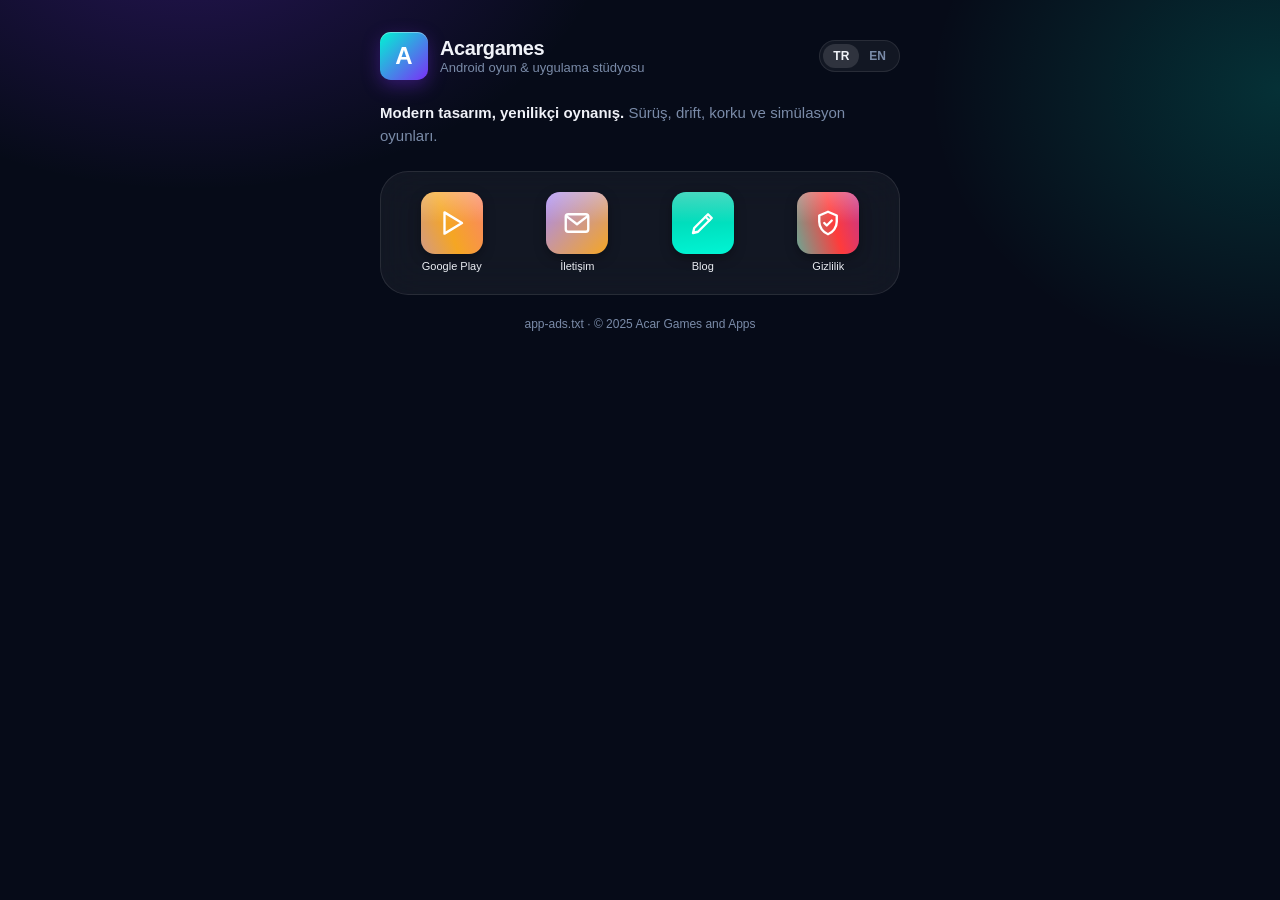
==== commit c43c9fb0: "Add files via upload" ====
--- a/index.html
+++ b/index.html
@@ -1,247 +1,157 @@
 <!DOCTYPE html>
-<html lang="en">
+<html lang="tr">
 <head>
 <meta charset="UTF-8">
 <meta name="viewport" content="width=device-width, initial-scale=1.0">
 <title>Acargames — Android Games & Apps</title>
-<meta name="description" content="Acargames: an Android studio redefining mobile entertainment with modern design and innovative gameplay. 11 driving, horror, and simulation games and apps.">
+<meta name="description" content="Acargames: sürüş, korku ve simülasyon oyunları ve uygulamaları geliştiren bağımsız Android stüdyosu.">
 <meta property="og:title" content="Acargames">
-<meta property="og:description" content="Redefining mobile entertainment with modern design and innovative gameplay.">
 <meta property="og:type" content="website">
 <meta property="og:image" content="https://sedopezo21.github.io/banner.jpg">
-<link rel="icon" type="image/png" href="https://play-lh.googleusercontent.com/VYptY5OssJmD5Wh0BMGkPZG2lin6q_z4m8bGtNImqxo-uKueqaKjXhuXgGf3LalXznJJ=s94">
-<link rel="preconnect" href="https://fonts.googleapis.com">
-<link rel="preconnect" href="https://fonts.gstatic.com" crossorigin>
-<link href="https://fonts.googleapis.com/css2?family=Inter:wght@400;500;600;700;800;900&family=Space+Grotesk:wght@500;600;700&family=JetBrains+Mono:wght@400;500&display=swap" rel="stylesheet">
-<link rel="stylesheet" href="style.css?v=11">
+<style>
+:root{
+  --bg:#060b18; --bg-2:#0c1324;
+  --glass:rgba(255,255,255,.05); --glass-border:rgba(255,255,255,.09);
+  --ink:#f0f2f8; --ink-dim:#7a8ba8;
+  --cyan:#00f5d4; --purple:#7b2ff7; --amber:#f5a623; --pink:#ff6b9d; --red:#ff3b3b; --lilac:#a78bfa; --teal:#00c9a7;
+}
+*{box-sizing:border-box;margin:0;padding:0}
+html,body{min-height:100%}
+body{
+  font-family:-apple-system,BlinkMacSystemFont,"SF Pro Text","Inter","Segoe UI",Roboto,sans-serif;
+  color:var(--ink); background:var(--bg);
+  background-image:
+    radial-gradient(600px 400px at 15% -10%, rgba(123,47,247,.28), transparent 70%),
+    radial-gradient(500px 400px at 100% 10%, rgba(0,245,212,.16), transparent 70%);
+  background-attachment:fixed;
+  display:flex; justify-content:center; padding:32px 16px 24px;
+  -webkit-font-smoothing:antialiased;
+}
+.wrap{width:100%;max-width:520px}
+
+/* Üst bar */
+header{display:flex;align-items:center;gap:12px;margin-bottom:22px}
+.logo{
+  width:48px;height:48px;border-radius:22.5%;flex:none;
+  background:linear-gradient(135deg,var(--cyan),var(--purple));
+  display:grid;place-items:center;font-weight:800;font-size:24px;color:#fff;
+  box-shadow:0 6px 18px rgba(123,47,247,.35), inset 0 1px 0 rgba(255,255,255,.35);
+}
+.brand h1{font-size:20px;font-weight:700;letter-spacing:-.02em}
+.brand p{font-size:13px;color:var(--ink-dim)}
+.lang{margin-left:auto;display:flex;background:var(--glass);border:1px solid var(--glass-border);border-radius:999px;padding:3px}
+.lang button{all:unset;cursor:pointer;font-size:12px;font-weight:600;padding:5px 10px;border-radius:999px;color:var(--ink-dim)}
+.lang button.on{background:rgba(255,255,255,.12);color:var(--ink)}
+
+.tag{font-size:15px;line-height:1.5;color:var(--ink-dim);margin-bottom:24px}
+.tag b{color:var(--ink);font-weight:600}
+
+/* Ana ekran ızgarası */
+.screen{
+  background:var(--glass);border:1px solid var(--glass-border);border-radius:28px;
+  padding:20px 12px;backdrop-filter:blur(20px);-webkit-backdrop-filter:blur(20px);
+}
+.grid{display:grid;grid-template-columns:repeat(4,1fr);gap:20px 8px}
+.app{text-decoration:none;color:inherit;display:flex;flex-direction:column;align-items:center;gap:6px;text-align:center}
+.icon{
+  width:62px;height:62px;border-radius:22.5%;position:relative;overflow:hidden;
+  display:grid;place-items:center;
+  box-shadow:0 4px 12px rgba(0,0,0,.35);
+  transition:transform .2s ease;
+}
+.icon::after{ /* hafif cam parlaklığı */
+  content:"";position:absolute;inset:0;border-radius:inherit;
+  background:linear-gradient(180deg,rgba(255,255,255,.28),rgba(255,255,255,0) 50%);
+  pointer-events:none;
+}
+.icon svg{width:30px;height:30px;fill:none;stroke:#fff;stroke-width:1.9;stroke-linecap:round;stroke-linejoin:round;position:relative;z-index:1}
+.icon img{width:100%;height:100%;object-fit:cover}
+.app:hover .icon{transform:translateY(-3px) scale(1.05)}
+.app span{font-size:11px;line-height:1.25;color:var(--ink);max-width:76px;
+  display:-webkit-box;-webkit-line-clamp:2;-webkit-box-orient:vertical;overflow:hidden}
+
+/* Renkler */
+.g1{background-image:linear-gradient(135deg,var(--cyan),var(--purple),var(--pink),var(--cyan))}
+.g4{background-image:linear-gradient(135deg,var(--teal),var(--cyan),var(--purple),var(--teal))}
+.g6{background-image:linear-gradient(135deg,var(--pink),var(--amber),var(--red),var(--pink))}
+.g7{background-image:linear-gradient(135deg,var(--lilac),var(--purple),var(--cyan),var(--lilac))}
+
+/* Hareketli renkler */
+.icon{background-size:300% 300%;animation:flow 7s ease-in-out infinite}
+@keyframes flow{0%{background-position:0% 50%}50%{background-position:100% 50%}100%{background-position:0% 50%}}
+.app:hover .icon{box-shadow:0 8px 24px rgba(0,245,212,.35)}
+@media (prefers-reduced-motion:reduce){.icon{animation:none}}
+
+footer{margin-top:22px;text-align:center;font-size:12px;color:var(--ink-dim)}
+footer a{color:var(--ink-dim);text-decoration:none}
+footer a:hover{color:var(--cyan)}
+
+@media (max-width:380px){
+  .icon{width:56px;height:56px}
+  .grid{gap:18px 4px}
+}
+</style>
 </head>
 <body>
+<div class="wrap">
 
-<!-- Background Effects -->
-<div class="bg-mesh" aria-hidden="true">
-  <div class="bg-orb bg-orb-1"></div>
-  <div class="bg-orb bg-orb-2"></div>
-  <div class="bg-orb bg-orb-3"></div>
+  <header>
+    <div class="logo" aria-hidden="true">A</div>
+    <div class="brand">
+      <h1>Acargames</h1>
+      <p data-tr="Android oyun & uygulama stüdyosu" data-en="Android games & apps studio">Android oyun & uygulama stüdyosu</p>
+    </div>
+    <div class="lang" role="group" aria-label="Dil">
+      <button class="on" data-lang="tr">TR</button>
+      <button data-lang="en">EN</button>
+    </div>
+  </header>
+
+  <p class="tag"
+     data-tr="<b>Modern tasarım, yenilikçi oynanış.</b> Sürüş, drift, korku ve simülasyon oyunları."
+     data-en="<b>Modern design, innovative gameplay.</b> Driving, drift, horror and simulation games."><b>Modern tasarım, yenilikçi oynanış.</b> Sürüş, drift, korku ve simülasyon oyunları.</p>
+
+  <main class="screen">
+    <nav class="grid">
+      <a class="app" href="https://play.google.com/store/apps/dev?id=5437785091123773517" target="_blank" rel="noopener">
+        <div class="icon g4"><svg viewBox="0 0 24 24"><path d="M6 3.5v17l14-8.5z"/></svg></div><span>Google Play</span></a>
+      <a class="app" href="mailto:sedatacar@mail.com">
+        <div class="icon g1"><svg viewBox="0 0 24 24"><rect x="3" y="5" width="18" height="14" rx="2"/><path d="M3.5 6.5L12 13l8.5-6.5"/></svg></div><span data-tr="İletişim" data-en="Contact">İletişim</span></a>
+      <a class="app" href="https://acargamess.blogspot.com/" target="_blank" rel="noopener">
+        <div class="icon g6"><svg viewBox="0 0 24 24"><path d="M4 20l1-4L16 5l3 3L8 19z"/><path d="M14 7l3 3"/></svg></div><span>Blog</span></a>
+      <a class="app" href="https://sedopezo21.github.io/privacy.html">
+        <div class="icon g7"><svg viewBox="0 0 24 24"><path d="M12 3l7 3v5c0 4.5-3 8.5-7 10-4-1.5-7-5.5-7-10V6z"/><path d="M9 12l2 2 4-4"/></svg></div><span data-tr="Gizlilik" data-en="Privacy">Gizlilik</span></a>
+    </nav>
+  </main>
+
+  <footer>
+    <a href="https://sedopezo21.github.io/app-ads.txt">app-ads.txt</a> · © 2025 Acar Games and Apps
+  </footer>
 </div>
-<div class="grain" aria-hidden="true"></div>
 
-<!-- Nav -->
-<header class="nav">
-  <div class="nav-inner">
-    <a href="#top" class="wordmark">
-      <img src="https://play-lh.googleusercontent.com/VYptY5OssJmD5Wh0BMGkPZG2lin6q_z4m8bGtNImqxo-uKueqaKjXhuXgGf3LalXznJJ=s94" alt="Acargames logosu">
-      <span>Acargames</span>
-    </a>
-    <button class="nav-toggle" id="navToggle" aria-label="Menüyü aç" aria-expanded="false">
-      <span></span><span></span><span></span>
-    </button>
-    <nav class="nav-links" id="navLinks">
-      <a href="#oyunlar" data-i18n="nav_games">Oyunlar</a>
-      <a href="#studyo" data-i18n="nav_studio">Stüdyo</a>
-      <a href="#iletisim" data-i18n="nav_contact">İletişim</a>
-      <a class="nav-cta" href="https://play.google.com/store/apps/dev?id=5437785091123773517" target="_blank" rel="noopener" data-i18n="nav_playstore">Play Store ↗</a>
-      <div class="lang-switch">
-        <button class="lang-btn" data-lang="tr">TR</button>
-        <button class="lang-btn active" data-lang="en">EN</button>
-      </div>
-    </nav>
-  </div>
-</header>
+<script>
+document.querySelectorAll('.lang button').forEach(function(b){
+  b.addEventListener('click',function(){
+    var l=b.dataset.lang;
+    document.documentElement.lang=l;
+    document.querySelectorAll('.lang button').forEach(function(x){x.classList.toggle('on',x===b)});
+    document.querySelectorAll('[data-'+l+']').forEach(function(el){el.innerHTML=el.dataset[l]});
+  });
+});
 
-<main id="top">
-  <!-- Hero -->
-  <section class="hero">
-    <div class="floating-icons" aria-hidden="true">
-      <img class="float-icon" src="https://play-lh.googleusercontent.com/kGvk_7lacf6PBAI6iPW-0aC2weQaDCRhIil33UeFD2yk54zjnF0W-z1EXQ4KejYRox4AjmaWMVPue196YWvg=s128" alt="">
-      <img class="float-icon" src="https://play-lh.googleusercontent.com/r5y6pnChVd2mLQ0s3qLF3H-wO4T60-T02XPCjTejsgfvHITAbm5d1FS4551AjPzFSmV4acyYNdoYHE9odhAQ=s128" alt="">
-      <img class="float-icon" src="https://play-lh.googleusercontent.com/m5SjCw3v4Gji6q3dMU20TBFnKzTdDhWDJEInM2dltI8Zt33tEFrwoF-S3KJfOAObIfNOrAU7aCnF8EL9vPBqhNI=s128" alt="">
-    </div>
-    <div class="container">
-      <p class="eyebrow" data-i18n="hero_eyebrow">Türkiye &middot; Android &middot; Google Play</p>
-      <h1><span data-i18n="hero_h1_p1">Modern tasarım, </span><br><span class="gradient-text" data-i18n="hero_h1_p2">yenilikçi oynanış.</span></h1>
-      <p class="hero-sub" data-i18n="hero_sub">Acargames, mobil eğlenceyi yeniden tanımlayan sürüş, drift ve simülasyon oyunları tasarlıyor.</p>
-      <div class="hero-cta">
-        <a href="#oyunlar" class="btn btn-primary" data-i18n="hero_cta_primary">Oyunları Gör</a>
-        <a href="https://play.google.com/store/apps/dev?id=5437785091123773517" target="_blank" rel="noopener" class="btn btn-outline" data-i18n="hero_cta_secondary">Google Play'de görüntüle →</a>
-      </div>
-      <div class="hero-stats">
-        <div><span class="stat-num" data-target="11">0</span><span data-i18n="stats_apps">Uygulama</span></div>
-        <div><span class="stat-num" data-target="6">0</span><span data-i18n="stats_driving">Sürüş</span></div>
-        <div><span class="stat-num" data-target="3">0</span><span data-i18n="stats_casual">Rastgele</span></div>
-        <div><span class="stat-num" data-target="1">0</span><span data-i18n="stats_horror">Korku</span></div>
-      </div>
-    </div>
-  </section>
-
-  <!-- Stats -->
-  <section class="stats" id="studyo">
-    <div class="container">
-      <div class="stats-grid">
-        <div class="stat-card reveal">
-          <div class="stat-num-big" data-target="06">00</div>
-          <div class="stat-label" data-i18n="bd_1">Sürüş & Drift Oyunu</div>
-        </div>
-        <div class="stat-card reveal">
-          <div class="stat-num-big" data-target="03">00</div>
-          <div class="stat-label" data-i18n="bd_2">Rastgele Oyun</div>
-        </div>
-        <div class="stat-card reveal">
-          <div class="stat-num-big" data-target="01">00</div>
-          <div class="stat-label" data-i18n="bd_3">Günlük Yaşam Uygulaması</div>
-        </div>
-      </div>
-    </div>
-  </section>
-
-  <!-- Games -->
-  <section class="showcase" id="oyunlar">
-    <div class="container">
-      <div class="section-header reveal">
-        <p class="eyebrow" data-i18n="showcase_eyebrow">Portföy</p>
-        <h2 data-i18n="showcase_h2">11 başlık, Google Play'de yayında</h2>
-        <p data-i18n="showcase_sub">Herhangi birine tıklayarak doğrudan mağaza sayfasına gidebilirsin.</p>
-      </div>
-
-      <div class="games-grid">
-        <!-- New Game: Backrooms Deep Online -->
-        <a class="game-card" href="https://play.google.com/store/apps/dev?id=5437785091123773517" target="_blank" rel="noopener">
-          <div class="game-card-icon-fb" aria-hidden="true" style="background: linear-gradient(135deg, #ff3b3b, #7b2ff7);">BD</div>
-          <div class="game-card-info">
-            <div class="game-card-title">Backrooms Deep Online</div>
-            <div class="game-card-desc" data-i18n="hook_backrooms">Sonsuz koridorları keşfet, hayatta kalmaya çalış.</div>
-          </div>
-          <span class="game-card-badge badge-horror" data-i18n="tag_horror">Korku</span>
-          <span class="game-card-arrow">→</span>
-        </a>
-
-        <!-- Original Games -->
-        <a class="game-card" href="https://play.google.com/store/apps/details?id=com.Redour.CarCrashSimulatorRoyale2" target="_blank" rel="noopener">
-          <img src="https://play-lh.googleusercontent.com/kGvk_7lacf6PBAI6iPW-0aC2weQaDCRhIil33UeFD2yk54zjnF0W-z1EXQ4KejYRox4AjmaWMVPue196YWvg=s128" alt="" class="game-card-icon" loading="lazy">
-          <div class="game-card-info">
-            <div class="game-card-title">Car Crash Simulator Royale 2</div>
-            <div class="game-card-desc" data-i18n="hook_royale2">Her çarpışma bir gösteri, her hasar gerçek.</div>
-          </div>
-          <span class="game-card-badge badge-driving" data-i18n="tag_driving">Sürüş</span>
-          <span class="game-card-arrow">→</span>
-        </a>
-        <a class="game-card" href="https://play.google.com/store/apps/details?id=com.Acargames.CarDriftMonsterEscape" target="_blank" rel="noopener">
-          <img src="https://play-lh.googleusercontent.com/m5SjCw3v4Gji6q3dMU20TBFnKzTdDhWDJEInM2dltI8Zt33tEFrwoF-S3KJfOAObIfNOrAU7aCnF8EL9vPBqhNI=s128" alt="" class="game-card-icon" loading="lazy">
-          <div class="game-card-info">
-            <div class="game-card-title">Car Drift: Monster Escape</div>
-            <div class="game-card-desc" data-i18n="hook_drift">Labirentte drift at, canavardan kaç.</div>
-          </div>
-          <span class="game-card-badge badge-driving" data-i18n="tag_driving">Sürüş</span>
-          <span class="game-card-arrow">→</span>
-        </a>
-        <a class="game-card" href="https://play.google.com/store/apps/details?id=com.acargames.CarparkourMASTER" target="_blank" rel="noopener">
-          <img src="https://play-lh.googleusercontent.com/-gvXOwGakiMXRuFphMWY5qoiAhtblYXCWCsAx7EFVZ6bgqiBgqSzbJyG4Ed-QPn5VTyCA326icH0VwLAOCyuIQ=s128" alt="" class="game-card-icon" loading="lazy">
-          <div class="game-card-info">
-            <div class="game-card-title">Car parkour: MASTER</div>
-            <div class="game-card-desc" data-i18n="hook_parkour">İmkansız rampalarda ustalığını kanıtla.</div>
-          </div>
-          <span class="game-card-badge badge-driving" data-i18n="tag_driving">Sürüş</span>
-          <span class="game-card-arrow">→</span>
-        </a>
-        <a class="game-card" href="https://play.google.com/store/apps/details?id=com.Redour.CarChasePolicePursuit" target="_blank" rel="noopener">
-          <img src="https://play-lh.googleusercontent.com/r5y6pnChVd2mLQ0s3qLF3H-wO4T60-T02XPCjTejsgfvHITAbm5d1FS4551AjPzFSmV4acyYNdoYHE9odhAQ=s128" alt="" class="game-card-icon" loading="lazy">
-          <div class="game-card-info">
-            <div class="game-card-title">Car Chase: Police Pursuit</div>
-            <div class="game-card-desc" data-i18n="hook_chase">Polisten kaç, sokakları arkanda bırak.</div>
-          </div>
-          <span class="game-card-badge badge-driving" data-i18n="tag_driving">Sürüş</span>
-          <span class="game-card-arrow">→</span>
-        </a>
-        <a class="game-card" href="https://play.google.com/store/apps/details?id=com.Redout.CarZoneBattleRoyale" target="_blank" rel="noopener">
-          <img src="https://play-lh.googleusercontent.com/Ag3nRxGeiHtvLbMsAuwxZRYo79J6Zq2LjQ_ipCV5Ooj6XiCtUQ5XmTnb26xkrv96IUYZxHm8YImWCeeZNLaS=s128" alt="" class="game-card-icon" loading="lazy">
-          <div class="game-card-info">
-            <div class="game-card-title">Car Zone Battle Royale</div>
-            <div class="game-card-desc" data-i18n="hook_battle">Sahada son kalan araç sen ol.</div>
-          </div>
-          <span class="game-card-badge badge-driving" data-i18n="tag_driving">Sürüş</span>
-          <span class="game-card-arrow">→</span>
-        </a>
-        <a class="game-card" href="https://play.google.com/store/apps/details?id=com.CarCrash.CarCrashSimulatorAccidents" target="_blank" rel="noopener">
-          <img src="https://play-lh.googleusercontent.com/bSQqNLzVr8AzfSUUfjYZze2c2tdKeIOKksvl5cblhlW5Rfkl3M7hHurrKeLhOXl6zPLwdP2zBEdlYPlv1RkPJQ=s128" alt="" class="game-card-icon" loading="lazy">
-          <div class="game-card-info">
-            <div class="game-card-title">Car Crash Simulator Accidents</div>
-            <div class="game-card-desc" data-i18n="hook_accidents">Sokaklarda kaos yarat, fren yok.</div>
-          </div>
-          <span class="game-card-badge badge-driving" data-i18n="tag_driving">Sürüş</span>
-          <span class="game-card-arrow">→</span>
-        </a>
-        <a class="game-card" href="https://play.google.com/store/apps/details?id=com.acargames.blockfall" target="_blank" rel="noopener">
-          <div class="game-card-icon-fb" aria-hidden="true">B</div>
-          <div class="game-card-info">
-            <div class="game-card-title">Block Fall 3D: Logic Puzzle</div>
-            <div class="game-card-desc" data-i18n="hook_blockfall">Blokları diz, çizgileri tamamla, skorunu katla.</div>
-          </div>
-          <span class="game-card-badge badge-casual" data-i18n="tag_casual">Rastgele</span>
-          <span class="game-card-arrow">→</span>
-        </a>
-        <a class="game-card" href="https://play.google.com/store/apps/details?id=com.casesimgames.casesimulation" target="_blank" rel="noopener">
-          <img src="https://play-lh.googleusercontent.com/IsKqp0x0_veJyvMc-tO2tjNs5REbmB3r_K2c0Mc1n2weTtbTeBCbs_NMH2RRMiqjYVEPt07b14h1pzFYO_r3=s128" alt="" class="game-card-icon" loading="lazy">
-          <div class="game-card-info">
-            <div class="game-card-title">Case Simulator: CS</div>
-            <div class="game-card-desc" data-i18n="hook_case">Kutuyu aç, şansını dene, koleksiyonunu büyüt.</div>
-          </div>
-          <span class="game-card-badge badge-casual" data-i18n="tag_casual">Rastgele</span>
-          <span class="game-card-arrow">→</span>
-        </a>
-        <a class="game-card" href="https://play.google.com/store/apps/details?id=com.redour.idlecryptominer" target="_blank" rel="noopener">
-          <img src="https://play-lh.googleusercontent.com/2z9Gu-A4CLVr35DAUnUJzBKzG4WAMVjY3jDWJMTZboHukVq8_GYJwGikcVxBJTufwfTLeMkkkJG2vy5QNfXV8Q=s128" alt="" class="game-card-icon" loading="lazy">
-          <div class="game-card-info">
-            <div class="game-card-title">Idle Crypto Miner Game</div>
-            <div class="game-card-desc" data-i18n="hook_idle">Madenciliği kur, biriktir — ekranı kapatsan bile kazan.</div>
-          </div>
-          <span class="game-card-badge badge-casual" data-i18n="tag_casual">Rastgele</span>
-          <span class="game-card-arrow">→</span>
-        </a>
-        <a class="game-card" href="https://play.google.com/store/apps/details?id=com.ezanpro.app" target="_blank" rel="noopener">
-          <img src="https://play-lh.googleusercontent.com/cyTKgKc-d4sR5gIAJRDBkKxiwd2cxw-zD3u05SISwubLwTD5vYmlZj8IHRUs2c7JKmL071-Tnmd9mZJxgC-8ZA=s128" alt="" class="game-card-icon" loading="lazy">
-          <div class="game-card-info">
-            <div class="game-card-title">Ezanpro</div>
-            <div class="game-card-desc" data-i18n="hook_ezanpro">Namaz vakitlerini takip et, ezanı kaçırma.</div>
-          </div>
-          <span class="game-card-badge badge-utility" data-i18n="tag_utility">Günlük Yaşam</span>
-          <span class="game-card-arrow">→</span>
-        </a>
-      </div>
-    </div>
-  </section>
-
-  <!-- Contact -->
-  <section class="contact" id="iletisim">
-    <div class="container">
-      <div class="contact-card reveal">
-        <p class="eyebrow" data-i18n="contact_eyebrow">İletişim</p>
-        <h2 data-i18n="contact_h2">Destek mi lazım, fikrin mi var?</h2>
-        <p data-i18n="contact_p">Uygulamalarımızdan biriyle ilgili bir sorun mu yaşıyorsun, yoksa iş birliği mi önermek istiyorsun? Doğrudan yaz, elimizden geldiğince hızlı dönüş yaparız.</p>
-        <div class="contact-links">
-          <a href="mailto:sedatacar@mail.com" class="btn btn-primary">sedatacar@mail.com</a>
-          <a href="https://acargamess.blogspot.com/" target="_blank" rel="noopener" class="btn btn-outline" data-i18n="contact_blog">Blog</a>
-        </div>
-      </div>
-    </div>
-  </section>
-</main>
-
-<footer class="footer">
-  <div class="container">
-    <a href="#top" class="wordmark">
-      <img src="https://play-lh.googleusercontent.com/VYptY5OssJmD5Wh0BMGkPZG2lin6q_z4m8bGtNImqxo-uKueqaKjXhuXgGf3LalXznJJ=s94" alt="Acargames logosu">
-      <span>Acargames</span>
-    </a>
-    <div class="footer-links">
-      <a href="mailto:sedatacar@mail.com" data-i18n="footer_contact">İletişim</a>
-      <a href="https://acargamess.blogspot.com/" target="_blank" rel="noopener" data-i18n="footer_blog">Blog</a>
-      <a href="https://play.google.com/store/apps/dev?id=5437785091123773517" target="_blank" rel="noopener" data-i18n="footer_play">Google Play</a>
-      <a href="https://sedopezo21.github.io/app-ads.txt" target="_blank" rel="noopener">app-ads.txt</a>
-      <a href="privacy.html" data-i18n="footer_privacy">Gizlilik Politikası</a>
-    </div>
-    <p class="footer-copy">&copy; 2025 Acar Games and Apps. <span data-i18n="footer_copy">Tüm hakları saklıdır.</span></p>
-  </div>
-</footer>
-
-<script src="script.js?v=11"></script>
+/* Her butona rastgele renk ve zamanlama */
+(function(){
+  var c=['#00f5d4','#7b2ff7','#f5a623','#ff6b9d','#ff3b3b','#a78bfa','#00c9a7'];
+  function r(a,b){return a+Math.random()*(b-a)}
+  function pick(n){var p=c.slice().sort(function(){return Math.random()-.5});return p.slice(0,n)}
+  document.querySelectorAll('.icon').forEach(function(el){
+    var p=pick(3);
+    el.style.backgroundImage='linear-gradient('+Math.round(r(0,360))+'deg,'+p[0]+','+p[1]+','+p[2]+','+p[0]+')';
+    var f=r(5,11).toFixed(1);
+    el.style.animationDuration=f+'s';
+    el.style.animationDelay='-'+r(0,f).toFixed(1)+'s';
+  });
+})();
+</script>
 </body>
 </html>
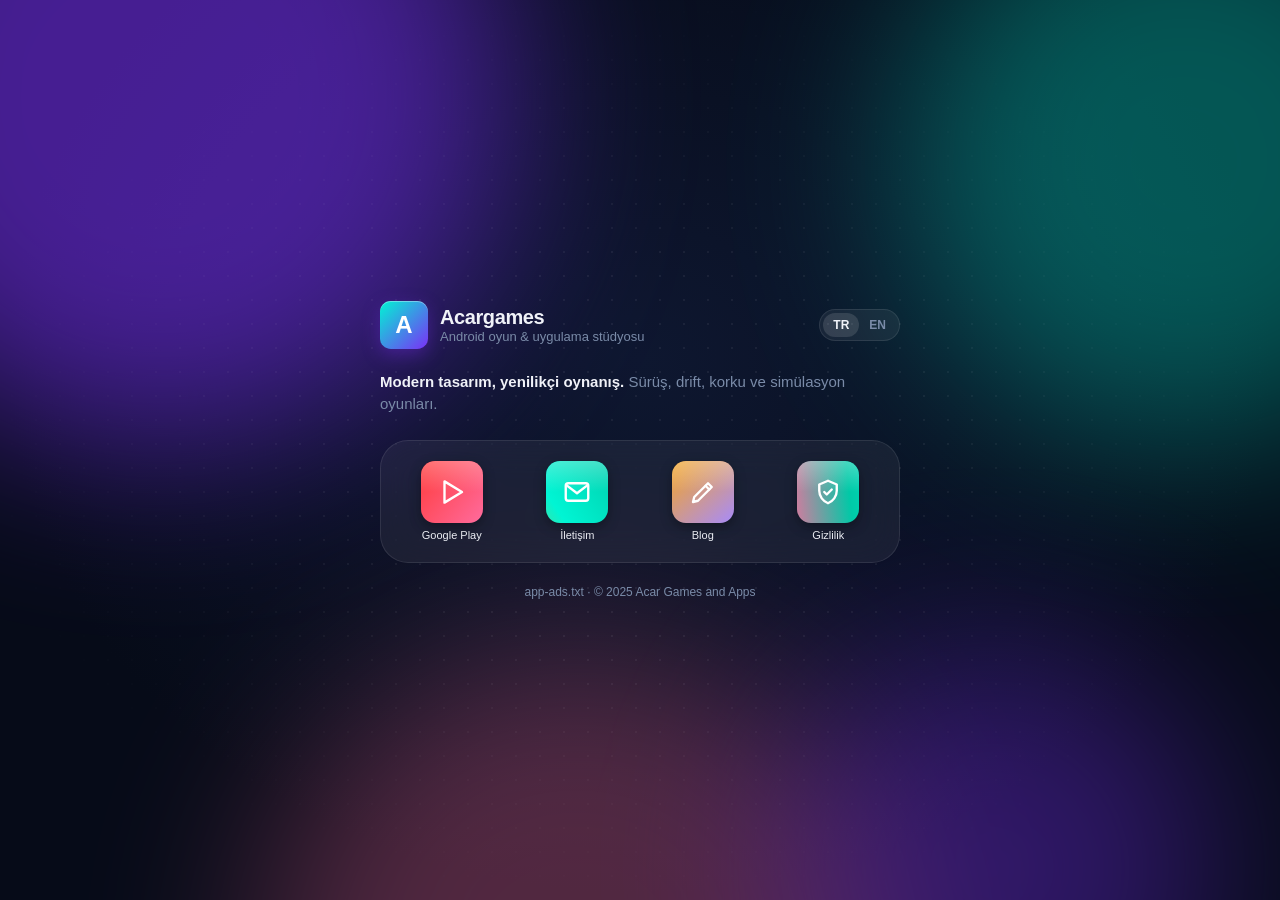
==== commit 3cda6dc3: "Add files via upload" ====
--- a/index.html
+++ b/index.html
@@ -11,7 +11,7 @@
 <style>
 :root{
   --bg:#060b18; --bg-2:#0c1324;
-  --glass:rgba(255,255,255,.05); --glass-border:rgba(255,255,255,.09);
+  --glass:rgba(255,255,255,.06); --glass-border:rgba(255,255,255,.09);
   --ink:#f0f2f8; --ink-dim:#7a8ba8;
   --cyan:#00f5d4; --purple:#7b2ff7; --amber:#f5a623; --pink:#ff6b9d; --red:#ff3b3b; --lilac:#a78bfa; --teal:#00c9a7;
 }
@@ -20,12 +20,25 @@
 body{
   font-family:-apple-system,BlinkMacSystemFont,"SF Pro Text","Inter","Segoe UI",Roboto,sans-serif;
   color:var(--ink); background:var(--bg);
-  background-image:
-    radial-gradient(600px 400px at 15% -10%, rgba(123,47,247,.28), transparent 70%),
-    radial-gradient(500px 400px at 100% 10%, rgba(0,245,212,.16), transparent 70%);
-  background-attachment:fixed;
-  display:flex; justify-content:center; padding:32px 16px 24px;
-  -webkit-font-smoothing:antialiased;
+  min-height:100vh; min-height:100dvh;
+  display:flex; align-items:center; justify-content:center; padding:40px 16px;
+  -webkit-font-smoothing:antialiased; overflow-x:hidden;
+}
+/* Arka plan: ekranı kaplayan yumuşak, yavaş hareket eden ışıklar */
+.bg{position:fixed;inset:0;z-index:-1;overflow:hidden;
+  background:radial-gradient(ellipse at 50% 40%, #0e1730 0%, var(--bg) 70%)}
+.bg i{position:absolute;border-radius:50%;filter:blur(90px);opacity:.55;animation:drift 22s ease-in-out infinite alternate}
+.bg i:nth-child(1){width:55vmax;height:55vmax;left:-15vmax;top:-20vmax;background:var(--purple)}
+.bg i:nth-child(2){width:45vmax;height:45vmax;right:-15vmax;top:-10vmax;background:var(--cyan);opacity:.32;animation-duration:26s}
+.bg i:nth-child(3){width:50vmax;height:50vmax;left:20vmax;bottom:-30vmax;background:var(--pink);opacity:.3;animation-duration:30s}
+.bg i:nth-child(4){width:35vmax;height:35vmax;right:5vmax;bottom:-15vmax;background:var(--purple);opacity:.35;animation-duration:24s}
+@keyframes drift{0%{transform:translate(0,0) scale(1)}100%{transform:translate(6vmax,4vmax) scale(1.15)}}
+.bg::after{ /* ince nokta dokusu */
+  content:"";position:absolute;inset:0;
+  background-image:radial-gradient(rgba(255,255,255,.06) 1px,transparent 1px);
+  background-size:24px 24px;
+  mask-image:radial-gradient(ellipse at center,#000 30%,transparent 75%);
+  -webkit-mask-image:radial-gradient(ellipse at center,#000 30%,transparent 75%);
 }
 .wrap{width:100%;max-width:520px}
 
@@ -80,7 +93,7 @@
 .icon{background-size:300% 300%;animation:flow 7s ease-in-out infinite}
 @keyframes flow{0%{background-position:0% 50%}50%{background-position:100% 50%}100%{background-position:0% 50%}}
 .app:hover .icon{box-shadow:0 8px 24px rgba(0,245,212,.35)}
-@media (prefers-reduced-motion:reduce){.icon{animation:none}}
+@media (prefers-reduced-motion:reduce){.icon,.bg i{animation:none}}
 
 footer{margin-top:22px;text-align:center;font-size:12px;color:var(--ink-dim)}
 footer a{color:var(--ink-dim);text-decoration:none}
@@ -93,6 +106,7 @@
 </style>
 </head>
 <body>
+<div class="bg" aria-hidden="true"><i></i><i></i><i></i><i></i></div>
 <div class="wrap">
 
   <header>
